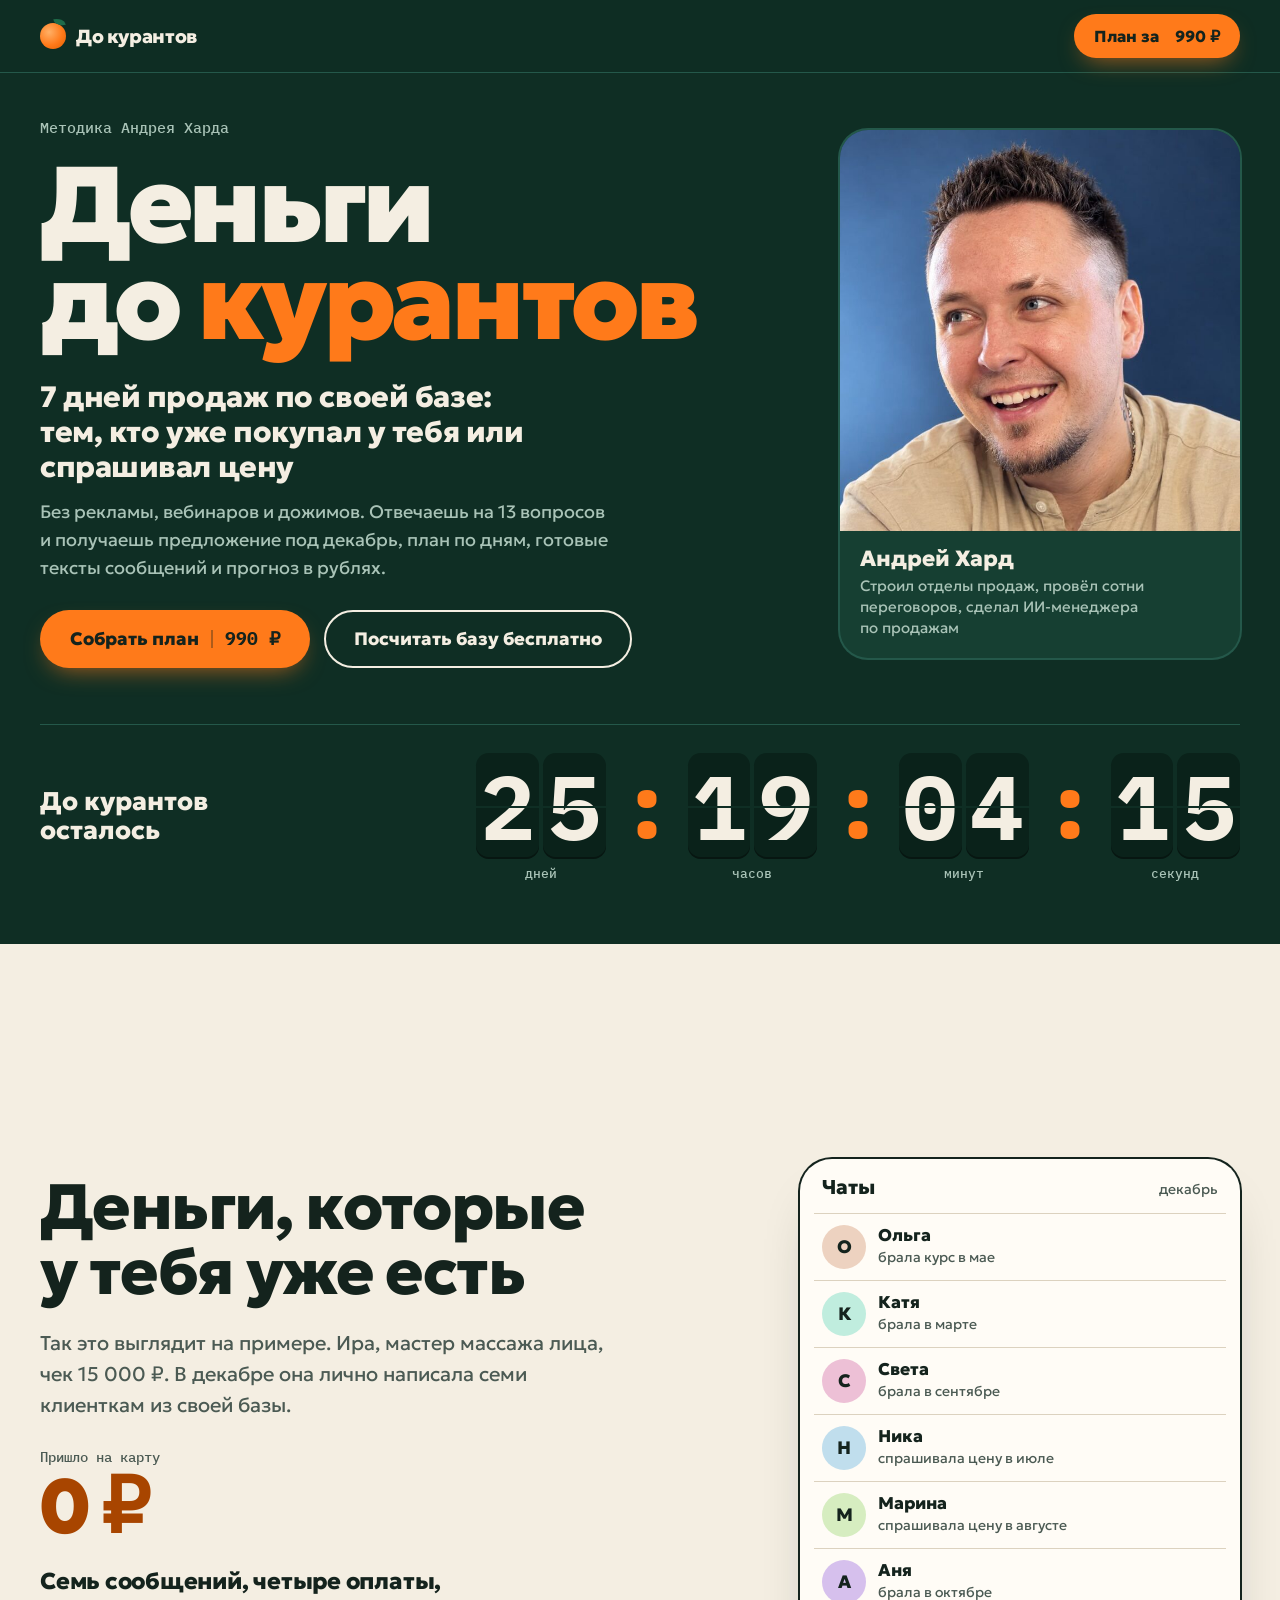
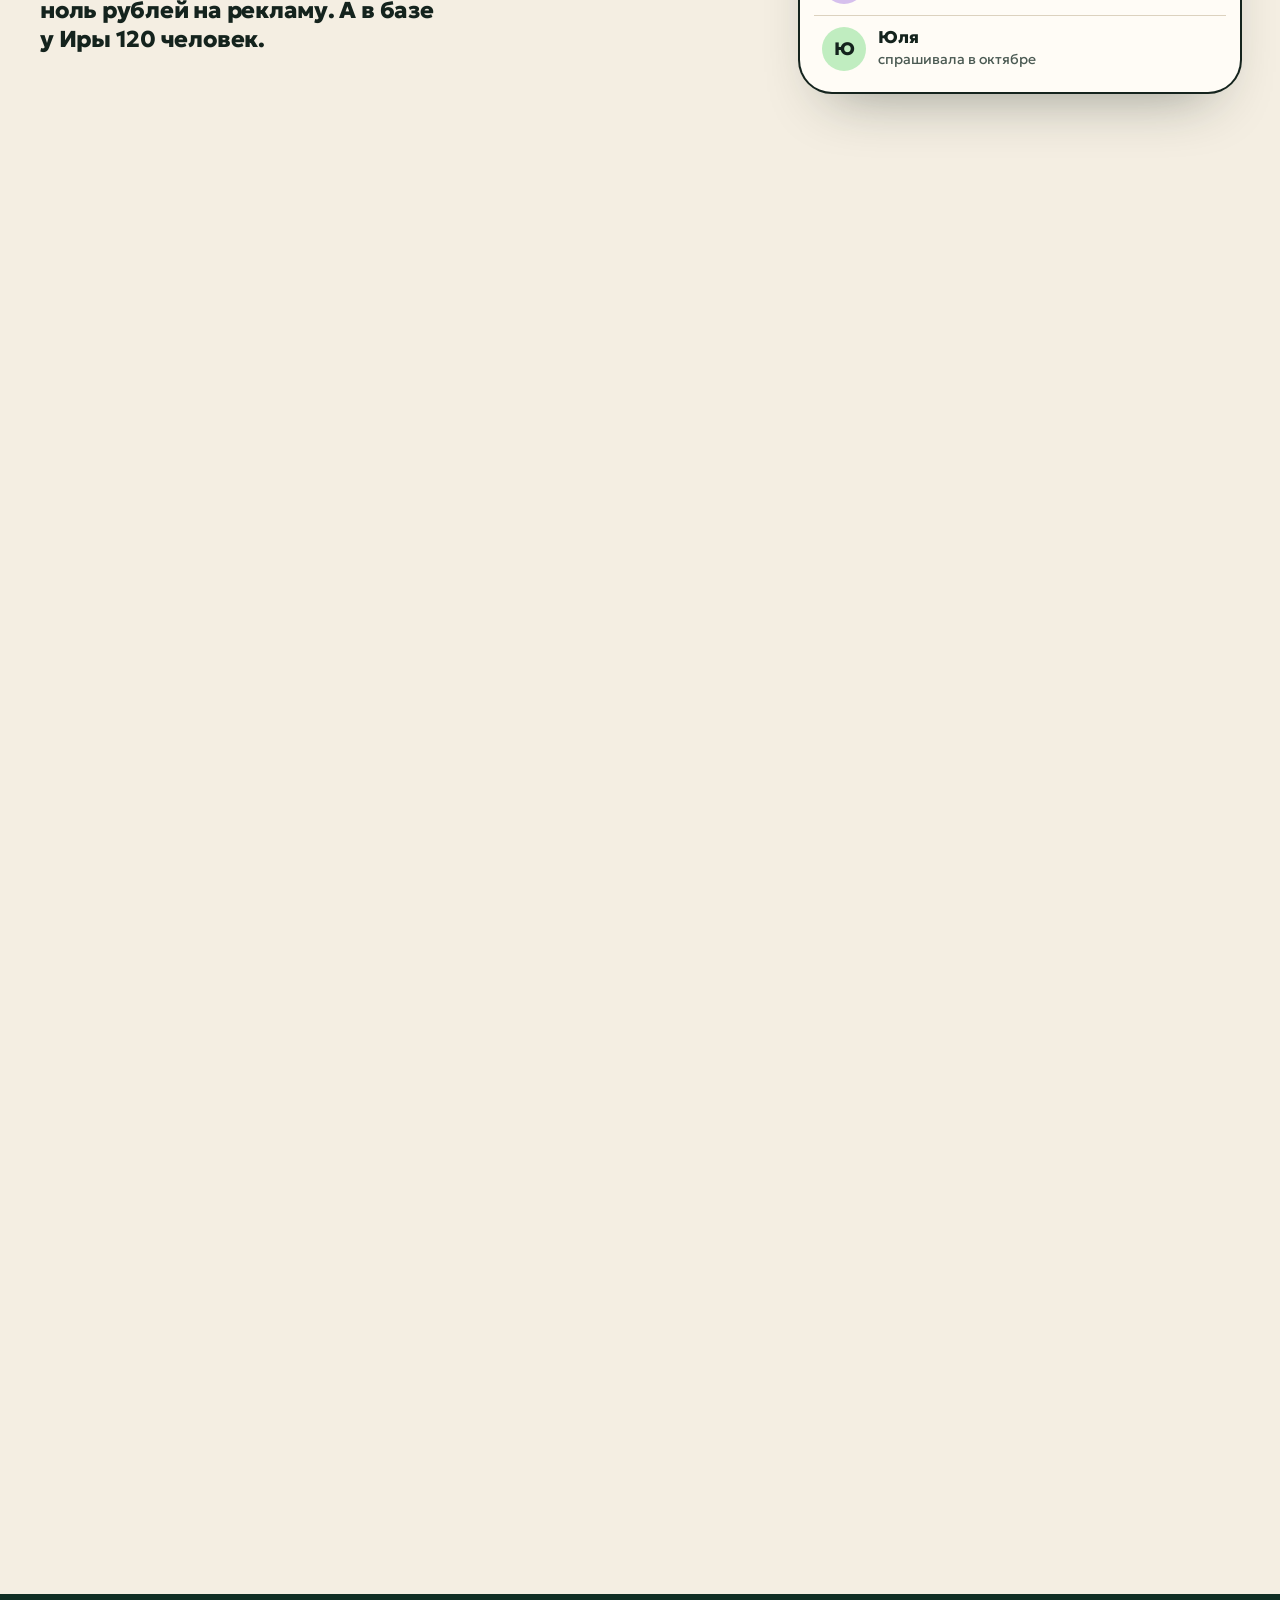
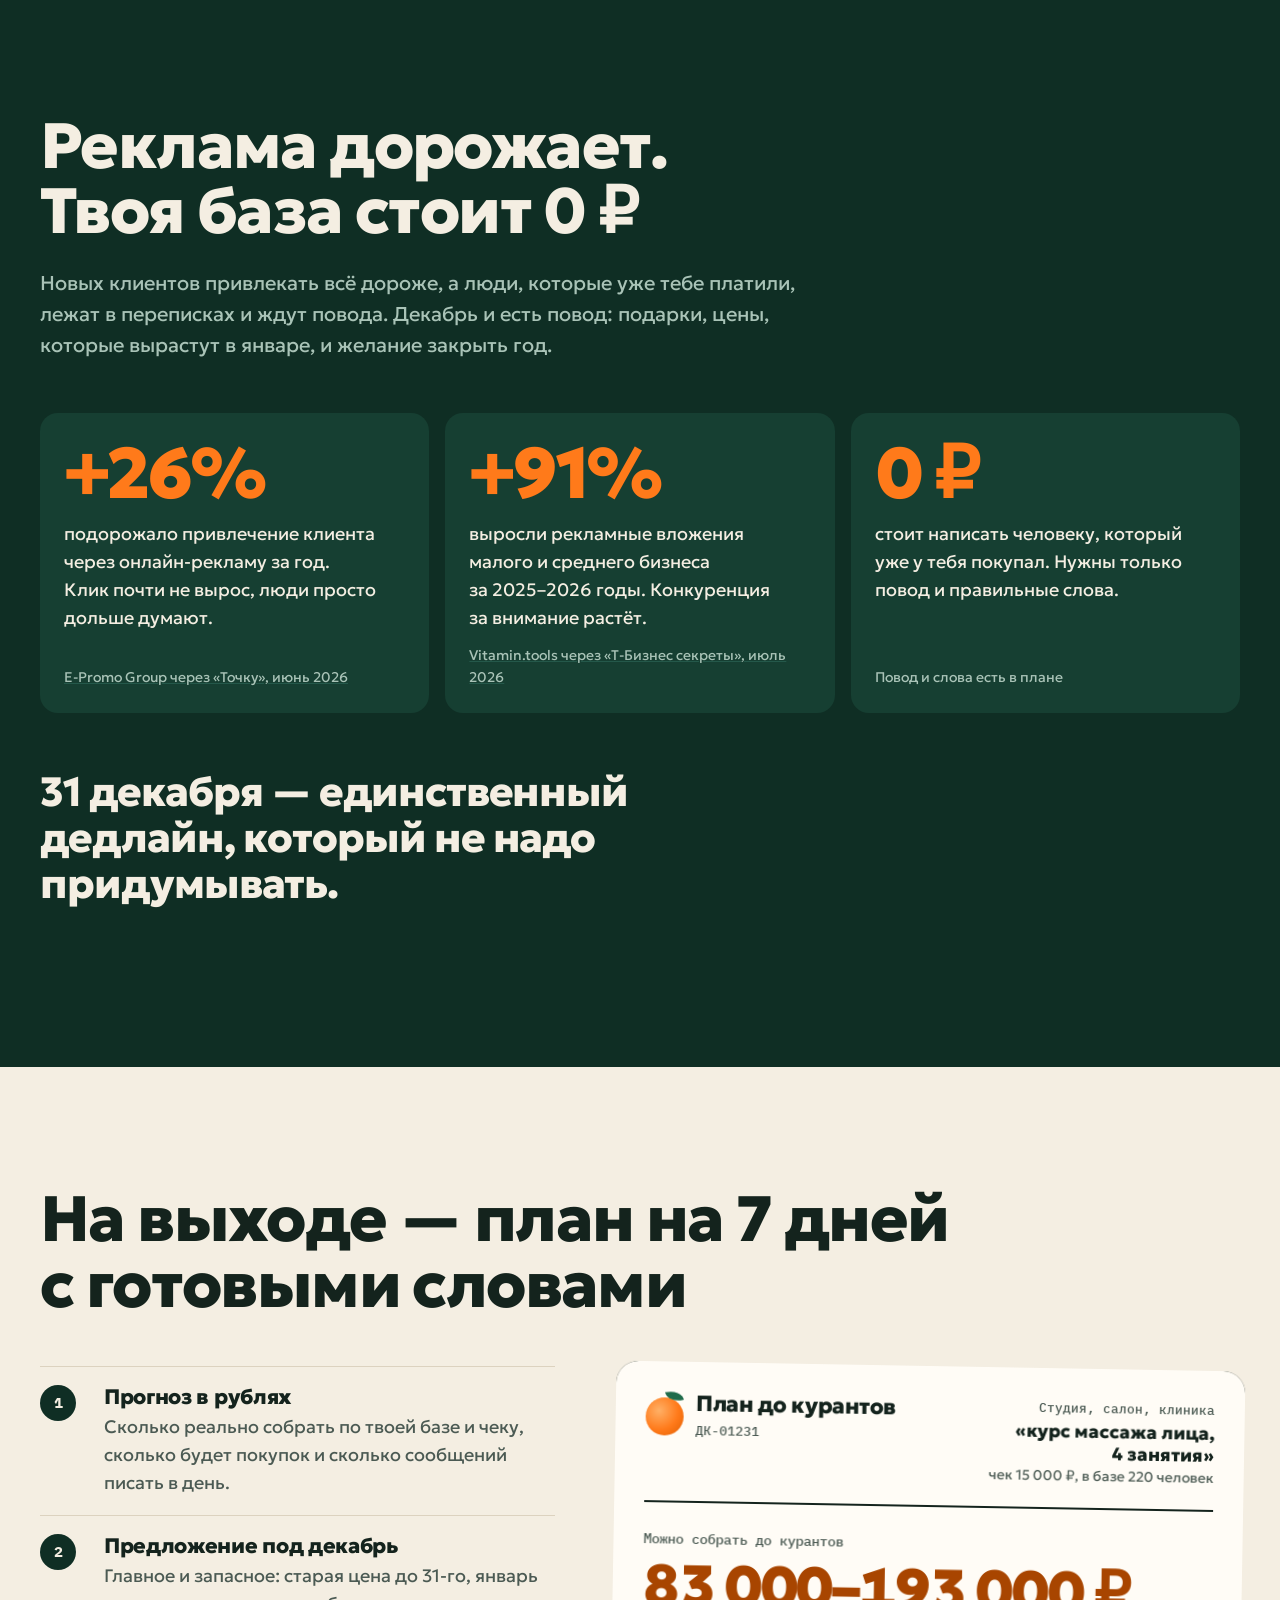
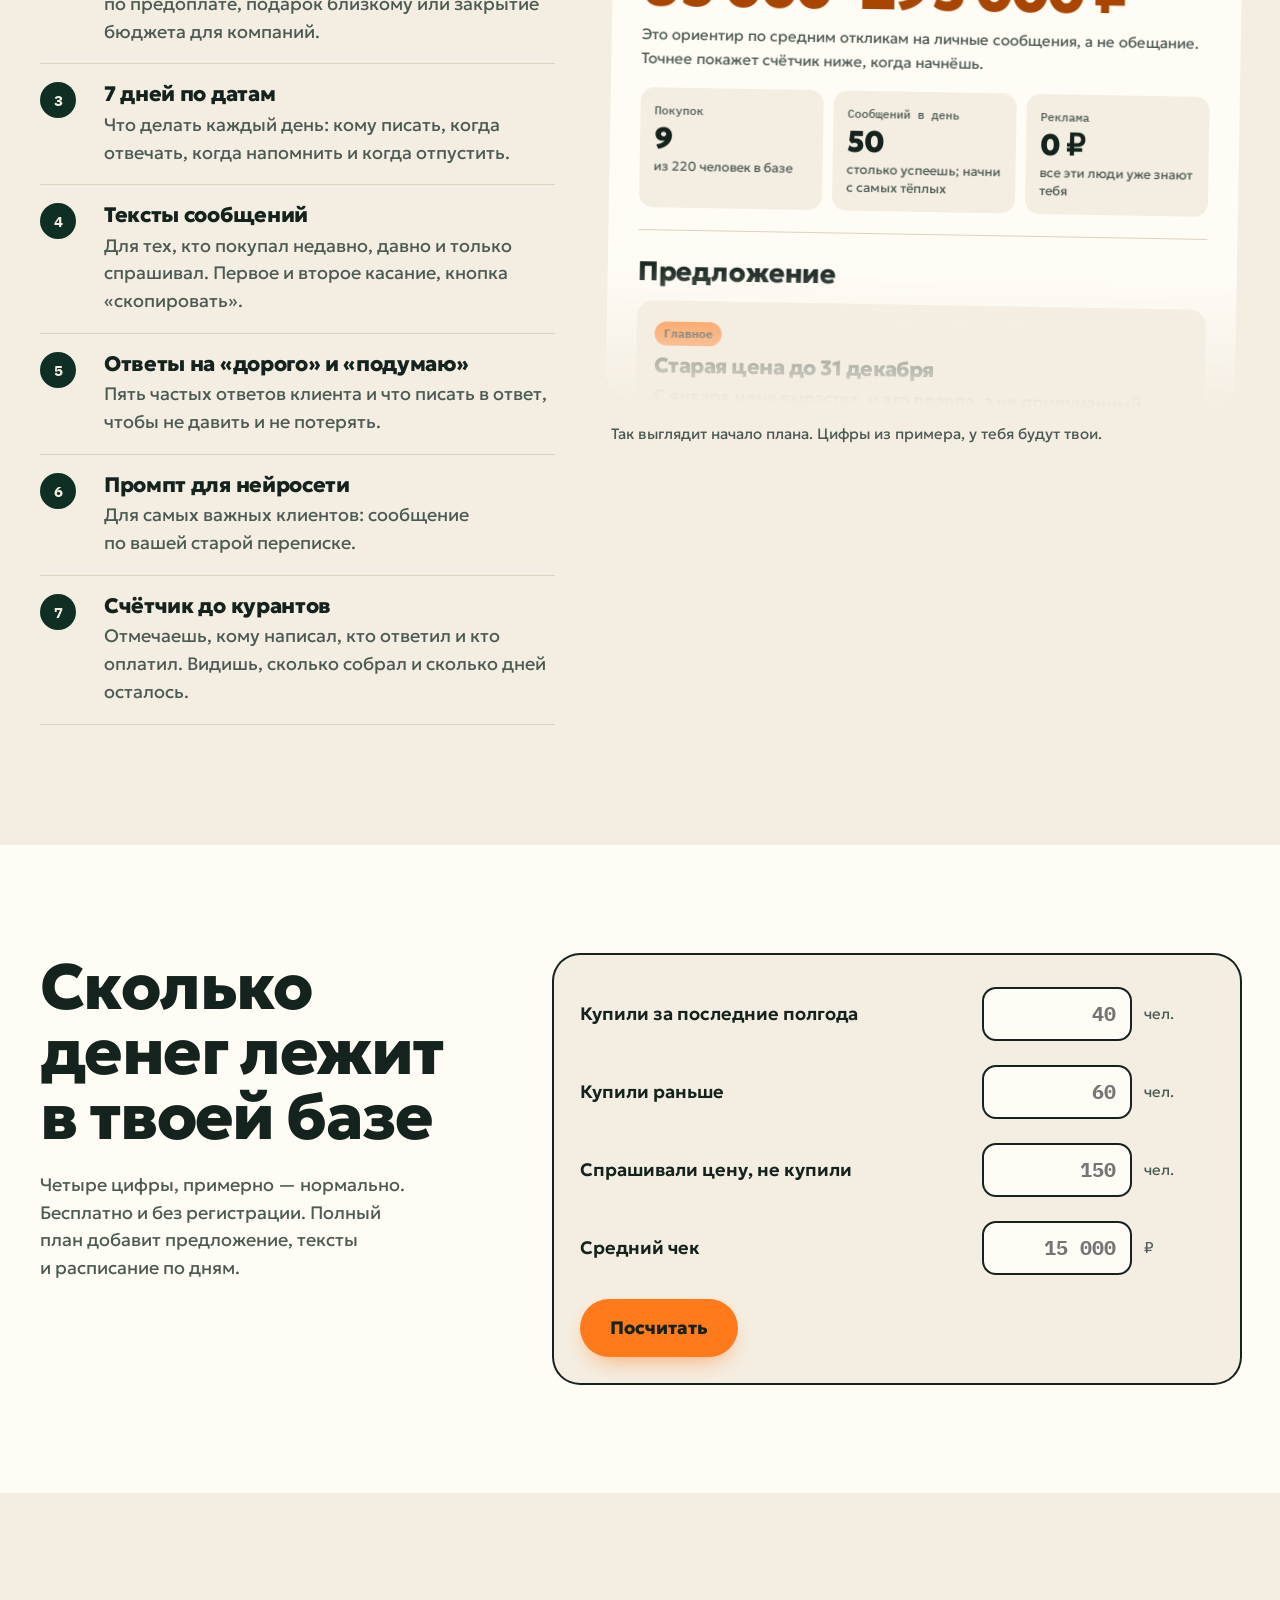
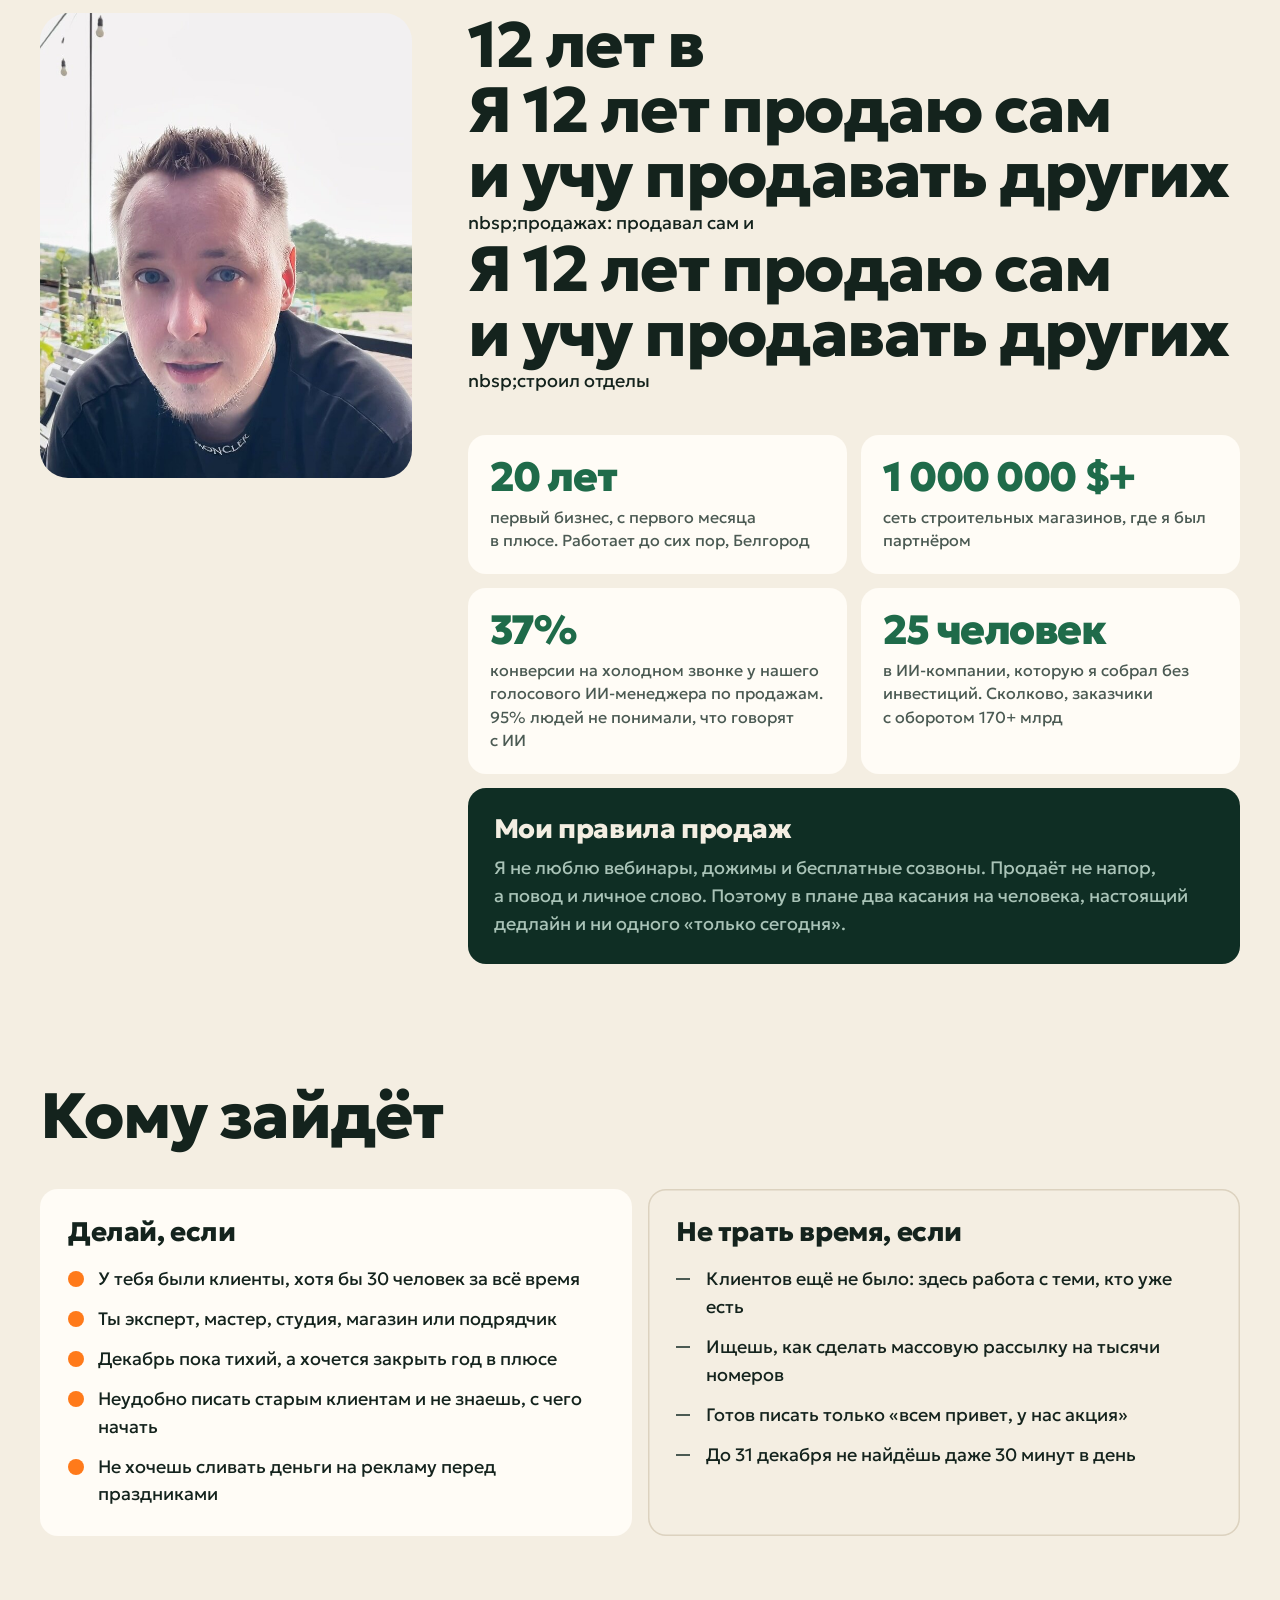
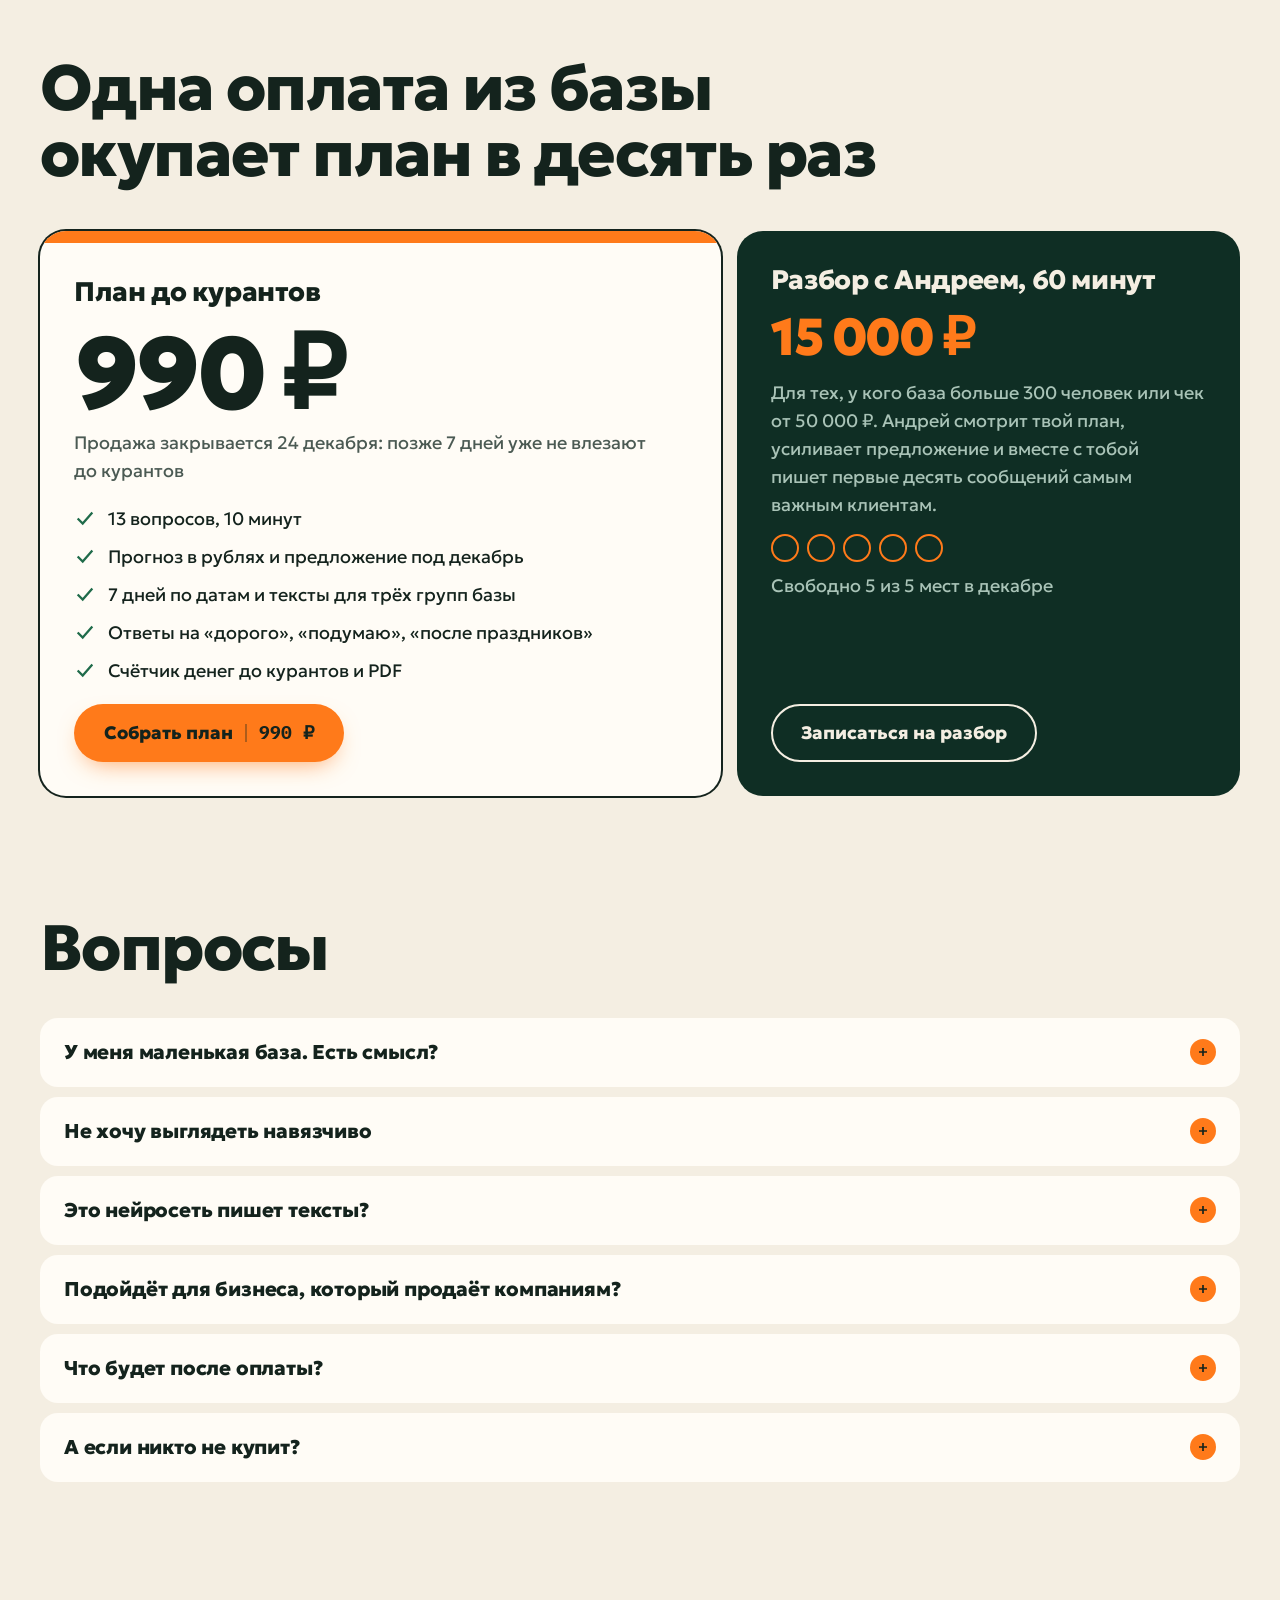
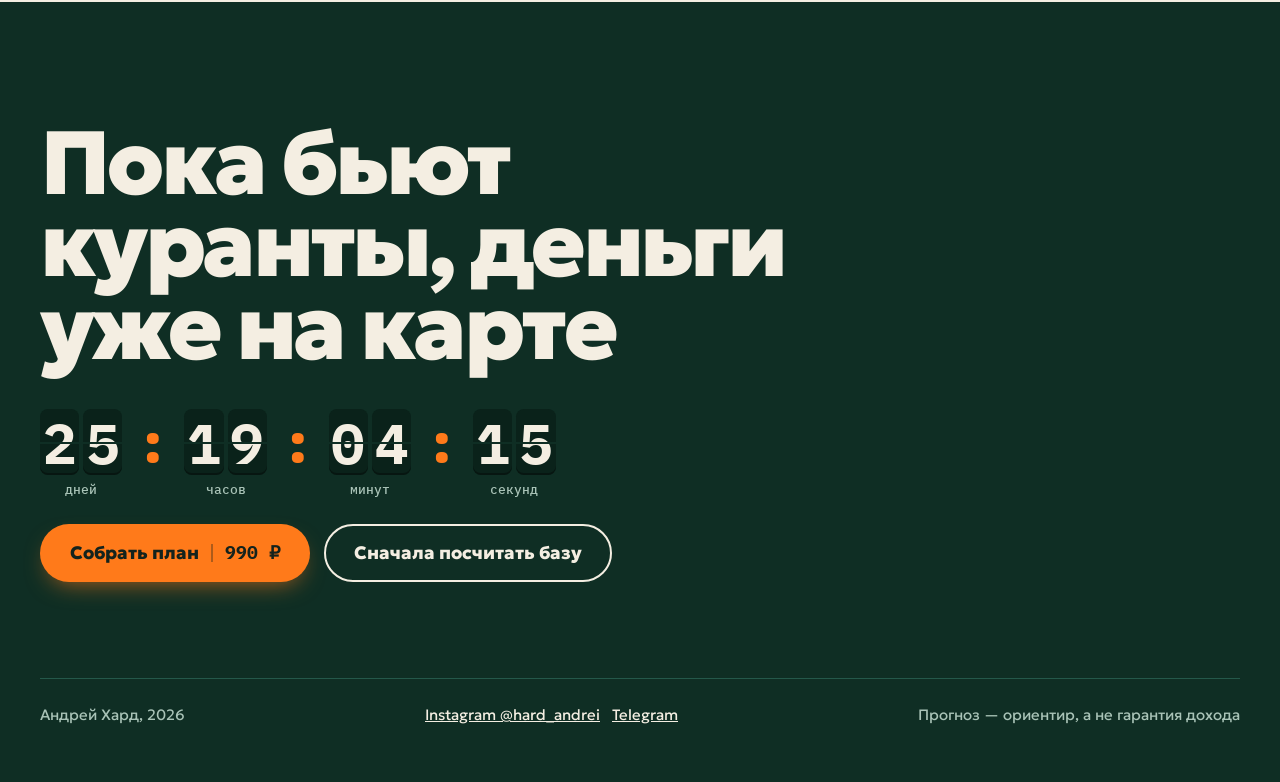
==== index.html @ a81e09f1 "Деньги до курантов: лендинг, план и счётчик (черновик) Co-Authored-By: Claude Opus 5.5 <noreply@anth" ====
<!doctype html>
<html lang="ru">
<head>
<meta charset="utf-8">
<meta name="viewport" content="width=device-width, initial-scale=1, viewport-fit=cover">
<title>Деньги до курантов — Андрей Хард</title>
<meta name="description" content="7 дней продаж по своей базе до Нового года: тем, кто уже покупал или спрашивал цену. План по дням, готовые тексты, предложение под декабрь и прогноз в рублях. Без рекламы, вебинаров и дожимов.">
<meta name="robots" content="noindex">
<meta name="theme-color" content="#0F2E24">
<meta property="og:title" content="Деньги до курантов">
<meta property="og:description" content="7 дней продаж по своей базе до Нового года. Методика Андрея Харда.">
<meta property="og:image" content="img/og.jpg">
<link rel="icon" href="data:image/svg+xml,%3Csvg xmlns='http://www.w3.org/2000/svg' viewBox='0 0 32 32'%3E%3Ccircle cx='16' cy='18' r='13' fill='%23FF7A1A'/%3E%3Cpath d='M16 5c1-3 5-4 7-2-2 0-4 1-5 3' fill='%231F6B4A'/%3E%3C/svg%3E">
<link rel="stylesheet" href="css/fonts.css">
<link rel="stylesheet" href="css/style.css">
<link rel="stylesheet" href="css/plan.css">
<script>
  (function () {
    var q = new URLSearchParams(location.search);
    if (q.get('motion') === '1') localStorage.setItem('dk-motion', '1');
    if (q.get('motion') === '0') localStorage.removeItem('dk-motion');
    var forced = localStorage.getItem('dk-motion') === '1';
    if (forced || !matchMedia('(prefers-reduced-motion: reduce)').matches) document.documentElement.classList.add('motion');
  })();
</script>
</head>
<body>
<a class="sr" href="#calc">К бесплатному расчёту базы</a>

<header class="top" id="top">
  <div class="wrap">
    <a class="logo" href="#" aria-label="Деньги до курантов, наверх"><span class="logo-mark" aria-hidden="true"></span>До курантов</a>
    <a class="btn btn-main js-buy" href="#pricing">План за <span data-cfg="price">990 ₽</span></a>
  </div>
</header>

<main>
<!-- ============ Герой ============ -->
<section class="hero night" id="hero">
  <div class="wrap">
    <div class="hero-grid">
      <div>
        <p class="kicker rise">Методика Андрея Харда</p>
        <h1 class="rise">Деньги до&nbsp;<em>курантов</em></h1>
        <p class="sub rise">7 дней продаж по своей базе: тем, кто уже покупал у тебя или спрашивал цену</p>
        <p class="lead rise">Без рекламы, вебинаров и дожимов. Отвечаешь на 13 вопросов и получаешь предложение под декабрь, план по дням, готовые тексты сообщений и прогноз в рублях.</p>
        <div class="ctas rise">
          <a class="btn btn-main js-buy" href="#pricing">Собрать план <span class="price" data-cfg="price">990 ₽</span></a>
          <a class="btn btn-ghost" href="#calc">Посчитать базу бесплатно</a>
        </div>
      </div>
      <figure class="portrait rise">
        <img src="img/andrey-about.jpg" alt="Андрей Хард улыбается" width="720" height="720" fetchpriority="high">
        <figcaption><b>Андрей Хард</b><span>Строил отделы продаж, провёл сотни переговоров, сделал ИИ-менеджера по продажам</span></figcaption>
      </figure>
    </div>
    <div class="clock rise">
      <span class="clock-k">До курантов осталось</span>
      <div id="heroBoard"></div>
    </div>
  </div>
</section>

<!-- ============ База оживает ============ -->
<section class="scene" id="scene" aria-label="Пример: семь сообщений по своей базе">
  <div class="stage" id="stage">
    <div class="wrap scene-grid">
      <div class="scene-copy">
        <h2>Деньги, которые у&nbsp;тебя уже есть</h2>
        <p class="lead">Так это выглядит на примере. Ира, мастер массажа лица, чек 15&nbsp;000&nbsp;₽. В декабре она лично написала семи клиенткам из своей базы.</p>
        <div class="tally"><span class="mono">Пришло на карту</span><b><span id="tally">0</span>&nbsp;₽</b></div>
        <p class="after" id="after">Семь сообщений, четыре оплаты, ноль рублей на рекламу. А в базе у Иры 120 человек.</p>
      </div>
      <div class="phone" aria-hidden="true">
        <div class="phone-top"><b>Чаты</b><span>декабрь</span></div>
        <ol class="chats" id="chats">
          <li class="ct" data-end="3" data-pay="15000"><span class="av" style="--h:24">О</span><div class="ct-main"><b>Ольга</b><span class="ct-note">брала курс в мае</span><span class="ct-reply">Ой, как вовремя. Давай, беру по старой цене</span></div><span class="ct-st"><i class="s1">отправлено</i><i class="s2">ответила</i><i class="s3">+15 000 ₽</i></span></li>
          <li class="ct" data-end="2"><span class="av" style="--h:160">К</span><div class="ct-main"><b>Катя</b><span class="ct-note">брала в марте</span><span class="ct-reply">Спасибо, подумаю после праздников</span></div><span class="ct-st"><i class="s1">отправлено</i><i class="s2">ответила</i><i class="s3"></i></span></li>
          <li class="ct" data-end="3" data-pay="15000"><span class="av" style="--h:330">С</span><div class="ct-main"><b>Света</b><span class="ct-note">брала в сентябре</span><span class="ct-reply">Хочу сертификат маме на Новый год</span></div><span class="ct-st"><i class="s1">отправлено</i><i class="s2">ответила</i><i class="s3">+15 000 ₽</i></span></li>
          <li class="ct" data-end="1"><span class="av" style="--h:200">Н</span><div class="ct-main"><b>Ника</b><span class="ct-note">спрашивала цену в июле</span><span class="ct-reply"></span></div><span class="ct-st"><i class="s1">прочитано</i><i class="s2"></i><i class="s3"></i></span></li>
          <li class="ct" data-end="3" data-pay="15000"><span class="av" style="--h:90">М</span><div class="ct-main"><b>Марина</b><span class="ct-note">спрашивала цену в августе</span><span class="ct-reply">Давай закреплю январь, оплачу сейчас</span></div><span class="ct-st"><i class="s1">отправлено</i><i class="s2">ответила</i><i class="s3">+15 000 ₽</i></span></li>
          <li class="ct" data-end="3" data-pay="15000"><span class="av" style="--h:270">А</span><div class="ct-main"><b>Аня</b><span class="ct-note">брала в октябре</span><span class="ct-reply">Хочу ещё, и подругу приведу</span></div><span class="ct-st"><i class="s1">отправлено</i><i class="s2">ответила</i><i class="s3">+15 000 ₽</i></span></li>
          <li class="ct" data-end="1"><span class="av" style="--h:120">Ю</span><div class="ct-main"><b>Юля</b><span class="ct-note">спрашивала в октябре</span><span class="ct-reply"></span></div><span class="ct-st"><i class="s1">прочитано</i><i class="s2"></i><i class="s3"></i></span></li>
        </ol>
      </div>
    </div>
  </div>
</section>

<!-- ============ Почему декабрь ============ -->
<section class="why night" id="why">
  <div class="wrap">
    <h2 class="rise">Реклама дорожает. Твоя база стоит 0&nbsp;₽</h2>
    <p class="lead rise">Новых клиентов привлекать всё дороже, а люди, которые уже тебе платили, лежат в переписках и ждут повода. Декабрь и есть повод: подарки, цены, которые вырастут в январе, и желание закрыть год.</p>
    <div class="stats">
      <div class="stat rise"><b>+26%</b><p>подорожало привлечение клиента через онлайн-рекламу за год. Клик почти не вырос, люди просто дольше думают.</p><a href="https://allo.tochka.com/news/stoimost-cpa" target="_blank" rel="noopener">E-Promo Group через «Точку», июнь 2026</a></div>
      <div class="stat rise"><b>+91%</b><p>выросли рекламные вложения малого и среднего бизнеса за 2025–2026 годы. Конкуренция за внимание растёт.</p><a href="https://secrets.tbank.ru/blogi-kompanij/lovushka-pervogo-kasaniya/" target="_blank" rel="noopener">Vitamin.tools через «Т-Бизнес секреты», июль 2026</a></div>
      <div class="stat rise"><b>0&nbsp;₽</b><p>стоит написать человеку, который уже у тебя покупал. Нужны только повод и правильные слова.</p><span>Повод и слова есть в плане</span></div>
    </div>
    <p class="punch rise">31 декабря — единственный дедлайн, который не&nbsp;надо придумывать.</p>
  </div>
</section>

<!-- ============ Что внутри ============ -->
<section class="inside" id="inside">
  <div class="wrap">
    <h2 class="rise">На выходе — план на 7 дней с&nbsp;готовыми словами</h2>
    <div class="inside-grid">
      <ol class="parts">
        <li class="rise"><b>Прогноз в рублях</b><span>Сколько реально собрать по твоей базе и чеку, сколько будет покупок и сколько сообщений писать в день.</span></li>
        <li class="rise"><b>Предложение под декабрь</b><span>Главное и запасное: старая цена до 31-го, январь по предоплате, подарок близкому или закрытие бюджета для компаний.</span></li>
        <li class="rise"><b>7 дней по датам</b><span>Что делать каждый день: кому писать, когда отвечать, когда напомнить и когда отпустить.</span></li>
        <li class="rise"><b>Тексты сообщений</b><span>Для тех, кто покупал недавно, давно и только спрашивал. Первое и второе касание, кнопка «скопировать».</span></li>
        <li class="rise"><b>Ответы на «дорого» и «подумаю»</b><span>Пять частых ответов клиента и что писать в ответ, чтобы не давить и не потерять.</span></li>
        <li class="rise"><b>Промпт для нейросети</b><span>Для самых важных клиентов: сообщение по вашей старой переписке.</span></li>
        <li class="rise"><b>Счётчик до курантов</b><span>Отмечаешь, кому написал, кто ответил и кто оплатил. Видишь, сколько собрал и сколько дней осталось.</span></li>
      </ol>
      <div class="sheet-wrap rise">
        <div class="sheet-tilt" id="tilt">
          <div id="sample"></div>
          <span class="glare" aria-hidden="true"></span>
        </div>
        <p class="sample-note">Так выглядит начало плана. Цифры из примера, у тебя будут твои.</p>
      </div>
    </div>
  </div>
</section>

<!-- ============ Бесплатный расчёт ============ -->
<section class="calc" id="calc">
  <div class="wrap calc-grid">
    <div>
      <h2 class="rise">Сколько денег лежит в&nbsp;твоей базе</h2>
      <p class="lead rise">Четыре цифры, примерно — нормально. Бесплатно и без регистрации. Полный план добавит предложение, тексты и расписание по дням.</p>
    </div>
    <form class="calc-card" id="calcForm" novalidate>
      <label class="cf"><span>Купили за последние полгода</span><input inputmode="numeric" autocomplete="off" name="recent" placeholder="40"><small>чел.</small></label>
      <label class="cf"><span>Купили раньше</span><input inputmode="numeric" autocomplete="off" name="old" placeholder="60"><small>чел.</small></label>
      <label class="cf"><span>Спрашивали цену, не купили</span><input inputmode="numeric" autocomplete="off" name="leads" placeholder="150"><small>чел.</small></label>
      <label class="cf"><span>Средний чек</span><input inputmode="numeric" autocomplete="off" name="check" placeholder="15 000"><small>₽</small></label>
      <p class="err" id="calcErr" hidden>Впиши хотя бы одну группу людей и чек</p>
      <button class="btn btn-main" type="submit">Посчитать</button>
      <div class="calc-res" id="calcRes" aria-live="polite"></div>
    </form>
  </div>
</section>

<!-- ============ Андрей ============ -->
<section class="who" id="who">
  <div class="wrap who-grid">
    <figure class="who-photo rise">
      <img src="img/andrey-terrace.jpg" alt="Андрей Хард на террасе в Дананге" width="720" height="900" loading="lazy">
    </figure>
    <div>
      <h2 class="rise">12 лет в<h2 class="rise">Я 12 лет продаю сам и&nbsp;учу продавать других</h2>nbsp;продажах: продавал сам и<h2 class="rise">Я 12 лет продаю сам и&nbsp;учу продавать других</h2>nbsp;строил отделы</h2>
      <ul class="facts">
        <li class="rise"><b>20 лет</b><span>первый бизнес, с первого месяца в плюсе. Работает до сих пор, Белгород</span></li>
        <li class="rise"><b>1&nbsp;000&nbsp;000&nbsp;$+</b><span>сеть строительных магазинов, где я был партнёром</span></li>
        <li class="rise"><b>37%</b><span>конверсии на холодном звонке у нашего голосового ИИ-менеджера по продажам. 95% людей не понимали, что говорят с ИИ</span></li>
        <li class="rise"><b>25 человек</b><span>в ИИ-компании, которую я собрал без инвестиций. Сколково, заказчики с оборотом 170+ млрд</span></li>
      </ul>
      <div class="creed rise">
        <h3>Мои правила продаж</h3>
        <p>Я не люблю вебинары, дожимы и бесплатные созвоны. Продаёт не напор, а повод и личное слово. Поэтому в плане два касания на человека, настоящий дедлайн и ни одного «только сегодня».</p>
      </div>
    </div>
  </div>
</section>

<!-- ============ Для кого ============ -->
<section class="fit">
  <div class="wrap">
    <h2 class="rise">Кому зайдёт</h2>
    <div class="fit-grid">
      <div class="fit-col rise">
        <h3>Делай, если</h3>
        <ul>
          <li>У тебя были клиенты, хотя бы 30 человек за всё время</li>
          <li>Ты эксперт, мастер, студия, магазин или подрядчик</li>
          <li>Декабрь пока тихий, а хочется закрыть год в плюсе</li>
          <li>Неудобно писать старым клиентам и не знаешь, с чего начать</li>
          <li>Не хочешь сливать деньги на рекламу перед праздниками</li>
        </ul>
      </div>
      <div class="fit-col no rise">
        <h3>Не трать время, если</h3>
        <ul>
          <li>Клиентов ещё не было: здесь работа с теми, кто уже есть</li>
          <li>Ищешь, как сделать массовую рассылку на тысячи номеров</li>
          <li>Готов писать только «всем привет, у нас акция»</li>
          <li>До 31 декабря не найдёшь даже 30 минут в день</li>
        </ul>
      </div>
    </div>
  </div>
</section>

<!-- ============ Цена ============ -->
<section class="pricing" id="pricing">
  <div class="wrap">
    <h2 class="rise">Одна оплата из базы окупает план в&nbsp;десять раз</h2>
    <div class="price-grid">
      <div class="ticket rise">
        <div class="in">
          <h3>План до курантов</h3>
          <div class="cost"><b data-cfg="price">990 ₽</b><span>Продажа закрывается <span data-cfg="closeDate">24 декабря</span>: позже 7 дней уже не влезают до курантов</span></div>
          <ul>
            <li><svg viewBox="0 0 24 24" fill="none" stroke="currentColor" stroke-width="2.5" aria-hidden="true"><path d="M4 12.5 9.5 18 20 6"/></svg>13 вопросов, 10 минут</li>
            <li><svg viewBox="0 0 24 24" fill="none" stroke="currentColor" stroke-width="2.5" aria-hidden="true"><path d="M4 12.5 9.5 18 20 6"/></svg>Прогноз в рублях и предложение под декабрь</li>
            <li><svg viewBox="0 0 24 24" fill="none" stroke="currentColor" stroke-width="2.5" aria-hidden="true"><path d="M4 12.5 9.5 18 20 6"/></svg>7 дней по датам и тексты для трёх групп базы</li>
            <li><svg viewBox="0 0 24 24" fill="none" stroke="currentColor" stroke-width="2.5" aria-hidden="true"><path d="M4 12.5 9.5 18 20 6"/></svg>Ответы на «дорого», «подумаю», «после праздников»</li>
            <li><svg viewBox="0 0 24 24" fill="none" stroke="currentColor" stroke-width="2.5" aria-hidden="true"><path d="M4 12.5 9.5 18 20 6"/></svg>Счётчик денег до курантов и PDF</li>
          </ul>
          <a class="btn btn-main js-buy" href="#">Собрать план <span class="price" data-cfg="price">990 ₽</span></a>
        </div>
      </div>
      <div class="consult night rise">
        <h3>Разбор с Андреем, 60 минут</h3>
        <b class="big">15 000 ₽</b>
        <p>Для тех, у кого база больше 300 человек или чек от 50&nbsp;000&nbsp;₽. Андрей смотрит твой план, усиливает предложение и вместе с тобой пишет первые десять сообщений самым важным клиентам.</p>
        <div><div class="seats" id="seats" aria-label="Места в декабре"></div><p class="seats-t" id="seatsTxt">5 мест в декабре</p></div>
        <a class="btn btn-ghost js-consult" href="#">Записаться на разбор</a>
      </div>
    </div>
  </div>
</section>

<!-- ============ FAQ ============ -->
<section class="faq">
  <div class="wrap">
    <h2 class="rise">Вопросы</h2>
    <div class="faq-list">
      <details><summary>У меня маленькая база. Есть смысл?</summary><p>Если клиентов было 30 и больше, да. Посчитай бесплатно выше: при чеке от 5&nbsp;000&nbsp;₽ даже маленькая база обычно окупает план с первой оплаты.</p></details>
      <details><summary>Не хочу выглядеть навязчиво</summary><p>Поэтому здесь два сообщения на человека, лично и с настоящим поводом. Навязчиво — это рассылка «всем привет» и пять напоминаний. Этого в плане нет.</p></details>
      <details><summary>Это нейросеть пишет тексты?</summary><p>Нет. Тексты и правила собраны по методике Андрея, план считается прямо на твоём телефоне, ответы никуда не уходят. Нейросеть нужна только по желанию: в плане есть промпт, чтобы сделать сообщение ещё личнее.</p></details>
      <details><summary>Подойдёт для бизнеса, который продаёт компаниям?</summary><p>Да. Для компаний план предложит закрыть бюджет этого года: в декабре у них остаются деньги, которые сгорят 31-го.</p></details>
      <details><summary>Что будет после оплаты?</summary><p>Придёт ссылка на план. Проходишь за 10 минут, план и счётчик сохраняются на телефоне, PDF можно скачать.</p></details>
      <details><summary>А если никто не купит?</summary><p>Прогноз — ориентир, а не обещание: итог зависит от предложения и того, как давно ты общался с базой. Но даже без оплат ты напомнишь о себе людям, которые тебя знают, и войдёшь в январь с тёплыми разговорами.</p></details>
    </div>
  </div>
</section>

<!-- ============ Финал ============ -->
<section class="final night">
  <div class="wrap">
    <h2 class="rise">Пока бьют куранты, деньги уже на&nbsp;карте</h2>
    <div id="finalBoard" class="rise"></div>
    <div class="ctas rise">
      <a class="btn btn-main js-buy" href="#">Собрать план <span class="price" data-cfg="price">990 ₽</span></a>
      <a class="btn btn-ghost" href="#calc">Сначала посчитать базу</a>
    </div>
    <div class="foot">
      <span>Андрей Хард, 2026</span>
      <span><a href="https://www.instagram.com/hard_andrei/" target="_blank" rel="noopener">Instagram @hard_andrei</a> &nbsp; <a href="https://t.me/andry_hard" target="_blank" rel="noopener">Telegram</a></span>
      <span>Прогноз — ориентир, а не гарантия дохода</span>
    </div>
  </div>
</section>
</main>

<script src="js/config.js"></script>
<script src="js/method.js"></script>
<script src="js/render.js"></script>
<script src="js/landing.js"></script>
</body>
</html>
---- css/fonts.css ----
@font-face { font-family: 'Geologica'; font-style: normal; font-weight: 400; font-display: swap; src: url(../fonts/Geologica-cyrillic-0.woff2) format('woff2'); unicode-range: U+0301, U+0400-045F, U+0490-0491, U+04B0-04B1, U+2116; }
@font-face { font-family: 'Geologica'; font-style: normal; font-weight: 400; font-display: swap; src: url(../fonts/Geologica-latin-1.woff2) format('woff2'); unicode-range: U+0000-00FF, U+0131, U+0152-0153, U+02BB-02BC, U+02C6, U+02DA, U+02DC, U+0304, U+0308, U+0329, U+2000-206F, U+20AC, U+2122, U+2191, U+2193, U+2212, U+2215, U+FEFF, U+FFFD; }
@font-face { font-family: 'Geologica'; font-style: normal; font-weight: 600; font-display: swap; src: url(../fonts/Geologica-cyrillic-0.woff2) format('woff2'); unicode-range: U+0301, U+0400-045F, U+0490-0491, U+04B0-04B1, U+2116; }
@font-face { font-family: 'Geologica'; font-style: normal; font-weight: 600; font-display: swap; src: url(../fonts/Geologica-latin-1.woff2) format('woff2'); unicode-range: U+0000-00FF, U+0131, U+0152-0153, U+02BB-02BC, U+02C6, U+02DA, U+02DC, U+0304, U+0308, U+0329, U+2000-206F, U+20AC, U+2122, U+2191, U+2193, U+2212, U+2215, U+FEFF, U+FFFD; }
@font-face { font-family: 'Geologica'; font-style: normal; font-weight: 800; font-display: swap; src: url(../fonts/Geologica-cyrillic-0.woff2) format('woff2'); unicode-range: U+0301, U+0400-045F, U+0490-0491, U+04B0-04B1, U+2116; }
@font-face { font-family: 'Geologica'; font-style: normal; font-weight: 800; font-display: swap; src: url(../fonts/Geologica-latin-1.woff2) format('woff2'); unicode-range: U+0000-00FF, U+0131, U+0152-0153, U+02BB-02BC, U+02C6, U+02DA, U+02DC, U+0304, U+0308, U+0329, U+2000-206F, U+20AC, U+2122, U+2191, U+2193, U+2212, U+2215, U+FEFF, U+FFFD; }
@font-face { font-family: 'Geologica'; font-style: normal; font-weight: 900; font-display: swap; src: url(../fonts/Geologica-cyrillic-0.woff2) format('woff2'); unicode-range: U+0301, U+0400-045F, U+0490-0491, U+04B0-04B1, U+2116; }
@font-face { font-family: 'Geologica'; font-style: normal; font-weight: 900; font-display: swap; src: url(../fonts/Geologica-latin-1.woff2) format('woff2'); unicode-range: U+0000-00FF, U+0131, U+0152-0153, U+02BB-02BC, U+02C6, U+02DA, U+02DC, U+0304, U+0308, U+0329, U+2000-206F, U+20AC, U+2122, U+2191, U+2193, U+2212, U+2215, U+FEFF, U+FFFD; }
@font-face { font-family: 'IBM Plex Mono'; font-style: normal; font-weight: 500; font-display: swap; src: url(../fonts/IBMPlexMono-cyrillic-2.woff2) format('woff2'); unicode-range: U+0301, U+0400-045F, U+0490-0491, U+04B0-04B1, U+2116; }
@font-face { font-family: 'IBM Plex Mono'; font-style: normal; font-weight: 500; font-display: swap; src: url(../fonts/IBMPlexMono-latin-3.woff2) format('woff2'); unicode-range: U+0000-00FF, U+0131, U+0152-0153, U+02BB-02BC, U+02C6, U+02DA, U+02DC, U+0304, U+0308, U+0329, U+2000-206F, U+20AC, U+2122, U+2191, U+2193, U+2212, U+2215, U+FEFF, U+FFFD; }
@font-face { font-family: 'IBM Plex Mono'; font-style: normal; font-weight: 700; font-display: swap; src: url(../fonts/IBMPlexMono-cyrillic-4.woff2) format('woff2'); unicode-range: U+0301, U+0400-045F, U+0490-0491, U+04B0-04B1, U+2116; }
@font-face { font-family: 'IBM Plex Mono'; font-style: normal; font-weight: 700; font-display: swap; src: url(../fonts/IBMPlexMono-latin-5.woff2) format('woff2'); unicode-range: U+0000-00FF, U+0131, U+0152-0153, U+02BB-02BC, U+02C6, U+02DA, U+02DC, U+0304, U+0308, U+0329, U+2000-206F, U+20AC, U+2122, U+2191, U+2193, U+2212, U+2215, U+FEFF, U+FFFD; }
---- css/style.css ----
/* Деньги до курантов — ночная хвоя, сливочная бумага, мандарин */
:root {
  --pine: #0F2E24;
  --pine2: #163F32;
  --pine3: #24584A;      /* линии на хвое */
  --tile: #0A221A;
  --cream: #F4EEE2;
  --paper: #FFFCF6;
  --ink: #14231D;
  --ink2: #4B5A53;       /* вторичный текст на бумаге */
  --line: #DCD2BF;
  --mand: #FF7A1A;       /* акцент: кнопки и цифры на хвое, текст на нём только тёмный */
  --mand-ink: #A84500;   /* мандариновые цифры на светлом */
  --leaf: #1F6B4A;
  --on-pine: #F4EEE2;
  --on-pine2: #A9C3B7;
  --r: 18px;
  --display: 'Geologica', 'Arial', sans-serif;
  --text: 'Geologica', -apple-system, 'Segoe UI', sans-serif;
  --mono: 'IBM Plex Mono', ui-monospace, Menlo, monospace;
  --wrap: min(1200px, calc(100vw - 48px));
  --ease: cubic-bezier(.2, .8, .2, 1);
}

* { box-sizing: border-box; }
html { -webkit-text-size-adjust: 100%; overflow-x: clip; }
body { margin: 0; background: var(--cream); color: var(--ink); font: 400 18px/1.55 var(--text); -webkit-font-smoothing: antialiased; overflow-x: clip; }
img { display: block; max-width: 100%; height: auto; }
a { color: inherit; }
button, input { font: inherit; color: inherit; }
button { cursor: pointer; }
:focus-visible { outline: 3px solid var(--mand); outline-offset: 3px; border-radius: 6px; }
.wrap { width: var(--wrap); margin: 0 auto; }
.mono { font-family: var(--mono); font-weight: 500; font-size: 14px; }
.sr { position: absolute; width: 1px; height: 1px; overflow: hidden; clip: rect(0 0 0 0); white-space: nowrap; }
.sr:focus { position: fixed; z-index: 99; left: 16px; top: 16px; width: auto; height: auto; clip: auto; background: var(--paper); padding: 10px 14px; border-radius: 10px; }
h1, h2, h3, h4 { font-family: var(--display); font-weight: 800; line-height: 1.02; margin: 0; letter-spacing: -0.025em; text-wrap: balance; }
h2 { font-size: clamp(34px, 5vw, 66px); }
h3 { font-size: clamp(22px, 2.1vw, 28px); line-height: 1.12; letter-spacing: -0.015em; }
p { margin: 0 0 1em; text-wrap: pretty; }
.night { background: var(--pine); color: var(--on-pine); }

/* Мандарин-логотип */
.logo-mark { --s: 26px; position: relative; display: inline-block; width: var(--s); height: var(--s); flex: none; border-radius: 50%; background: radial-gradient(circle at 35% 35%, #FFB066, var(--mand) 55%, #E05E00); }
.logo-mark::after { content: ''; position: absolute; left: 52%; top: -18%; width: 44%; height: 30%; background: var(--leaf); border-radius: 0 100% 0 100%; transform: rotate(-12deg); }

/* Кнопки */
.btn { display: inline-flex; align-items: center; justify-content: center; gap: 12px; min-height: 58px; padding: 0 28px; border-radius: 99px; border: 2px solid transparent;
  text-decoration: none; font: 700 18px/1 var(--text); white-space: nowrap; transition: transform .18s var(--ease), background-color .18s, box-shadow .18s; }
.btn-main { background: var(--mand); color: var(--ink); box-shadow: 0 10px 24px -10px rgba(255, 122, 26, .7); }
.btn-main:hover { transform: translateY(-2px); box-shadow: 0 14px 28px -10px rgba(255, 122, 26, .8); }
.btn-main:active { transform: translateY(1px) scale(.99); }
.btn-ghost { border-color: currentColor; color: var(--ink); background: transparent; }
.btn-ghost:hover { background: rgba(20, 35, 29, .06); }
.night .btn-ghost { color: var(--on-pine); }
.night .btn-ghost:hover { background: var(--pine2); }
.btn .price { font-family: var(--mono); font-weight: 700; padding-left: 12px; border-left: 2px solid rgba(20, 35, 29, .35); }

/* Шапка */
.top { position: fixed; inset: 0 0 auto 0; z-index: 40; transition: background-color .3s, box-shadow .3s; }
.top .wrap { display: flex; align-items: center; justify-content: space-between; height: 72px; }
.logo { display: inline-flex; align-items: center; gap: 10px; text-decoration: none; font: 800 19px/1 var(--display); letter-spacing: -0.02em; color: var(--on-pine); white-space: nowrap; }
.top .btn { min-height: 44px; padding: 0 18px; font-size: 16px; }
.top.hidden .btn { opacity: 0; pointer-events: none; transform: translateY(-8px); }
.top.solid { background: rgba(15, 46, 36, .96); box-shadow: 0 1px 0 var(--pine3); }

/* ================= Герой ================= */
.hero { padding: 120px 0 64px; }
.hero-grid { display: grid; grid-template-columns: 1.3fr .7fr; gap: 56px; align-items: center; }
.kicker { font: 500 15px/1 var(--mono); color: var(--on-pine2); margin-bottom: 22px; }
.hero h1 { font-size: clamp(52px, 8.4vw, 132px); line-height: .9; font-weight: 900; letter-spacing: -0.04em; }
.hero h1 em { font-style: normal; color: var(--mand); }
.hero .sub { font: 700 clamp(22px, 2.3vw, 30px)/1.2 var(--display); letter-spacing: -0.015em; margin: 28px 0 14px; max-width: 26ch; }
.hero .lead { color: var(--on-pine2); max-width: 52ch; }
.ctas { display: flex; flex-wrap: wrap; gap: 14px; margin-top: 28px; }
.portrait { margin: 0; border-radius: 28px; overflow: hidden; background: var(--pine2); box-shadow: 0 0 0 2px var(--pine3); }
.portrait img { width: 100%; aspect-ratio: 1 / 1; object-fit: cover; }
.portrait figcaption { padding: 16px 20px 20px; }
.portrait figcaption b { display: block; font: 800 22px/1.1 var(--display); }
.portrait figcaption span { color: var(--on-pine2); font-size: 15px; line-height: 1.4; display: block; margin-top: 4px; }

/* Табло */
.clock { margin-top: 56px; padding-top: 28px; border-top: 1px solid var(--pine3); display: flex; flex-wrap: wrap; align-items: center; justify-content: space-between; gap: 20px 32px; }
.clock-k { font: 700 clamp(20px, 2vw, 26px)/1.15 var(--display); max-width: 12ch; }
.board { display: flex; align-items: flex-start; gap: clamp(6px, 1.2vw, 14px); font: 700 clamp(40px, 7vw, 96px)/1 var(--mono); font-variant-numeric: tabular-nums; }
.fl-cell { display: grid; gap: 8px; justify-items: center; }
.fl { display: flex; gap: 4px; perspective: 400px; }
.fl-d { position: relative; display: inline-block; width: .7em; padding: .1em 0 .08em; text-align: center; border-radius: .14em; background: var(--tile); color: var(--on-pine); box-shadow: inset 0 -2px 0 rgba(0, 0, 0, .35); }
.fl-d::after { content: ''; position: absolute; left: 0; right: 0; top: 50%; height: 2px; background: var(--pine); }
.fl-l { font: 500 13px/1 var(--mono); color: var(--on-pine2); }
.fl-sep { font-style: normal; color: var(--mand); padding-top: .08em; }
.motion .fl-d.flip { animation: flip .42s var(--ease); }
@keyframes flip { from { transform: rotateX(-80deg); opacity: .3; } to { transform: none; opacity: 1; } }
.board.small { font-size: clamp(30px, 4.4vw, 56px); }

/* ================= База оживает ================= */
.scene { position: relative; height: 250vh; }
.scene .stage { position: sticky; top: 0; height: 100svh; overflow: hidden; display: flex; align-items: center; }
.scene-grid { display: grid; grid-template-columns: 1fr minmax(320px, 440px); gap: 64px; align-items: center; padding-top: 64px; }
.scene-copy h2 { max-width: 13ch; }
.scene-copy .lead { color: var(--ink2); font-size: 20px; margin-top: 22px; max-width: 42ch; }
.tally { margin-top: 26px; }
.tally .mono { color: var(--ink2); display: block; }
.tally b { font: 900 clamp(52px, 6vw, 88px)/1 var(--display); letter-spacing: -0.04em; color: var(--mand-ink); font-variant-numeric: tabular-nums; }
.after { font: 700 clamp(19px, 1.8vw, 24px)/1.25 var(--display); letter-spacing: -0.01em; max-width: 30ch; margin-top: 22px; opacity: var(--after, 0); transform: translateY(calc((1 - var(--after, 0)) * 14px)); }
.phone { background: var(--paper); border-radius: 32px; padding: 18px 14px 10px; box-shadow: 0 0 0 2px var(--ink), 0 30px 60px -30px rgba(20, 35, 29, .45); }
.phone-top { display: flex; justify-content: space-between; align-items: baseline; padding: 0 8px 12px; border-bottom: 1px solid var(--line); }
.phone-top b { font: 800 20px/1 var(--display); }
.phone-top span { color: var(--ink2); font-size: 14px; }
.chats { list-style: none; margin: 0; padding: 0; }
.ct { display: grid; grid-template-columns: 44px 1fr auto; gap: 12px; align-items: start; padding: 11px 8px; border-bottom: 1px solid var(--line); }
.ct:last-child { border-bottom: 0; }
.av { width: 44px; height: 44px; border-radius: 50%; display: grid; place-items: center; font: 800 18px/1 var(--display); background: hsl(var(--h) 55% 84%); color: var(--ink); }
.ct-main { min-width: 0; display: grid; gap: 2px; }
.ct-main b { font-weight: 700; font-size: 17px; line-height: 1.2; }
.ct-note { color: var(--ink2); font-size: 14px; line-height: 1.3; }
.ct-reply { display: none; margin-top: 6px; justify-self: start; background: #E8F1EC; padding: 7px 11px; border-radius: 14px 14px 14px 4px; font-size: 15px; line-height: 1.3; }
.ct-st i { display: none; font: 600 12px/1 var(--mono); font-style: normal; padding: 6px 8px; border-radius: 99px; white-space: nowrap; }
.ct-st .s1 { background: #ECE6DA; color: var(--ink2); }
.ct-st .s2 { background: #DCEEE3; color: var(--leaf); }
.ct-st .s3 { background: var(--mand); color: var(--ink); font-weight: 700; }
.ct[data-s="1"] .s1, .ct[data-s="2"] .s2, .ct[data-s="3"] .s3 { display: inline-block; }
.ct[data-s="2"] .ct-reply:not(:empty), .ct[data-s="3"] .ct-reply:not(:empty) { display: block; }
.motion .ct[data-s="2"] .ct-reply, .motion .ct-st i { animation: pop .35s var(--ease); }
@keyframes pop { from { opacity: 0; transform: translateY(6px) scale(.96); } to { opacity: 1; transform: none; } }
.scene.static { height: auto; }
.scene.static .stage { position: relative; height: auto; padding: 40px 0 96px; }

/* ================= Почему декабрь ================= */
.why { padding: 120px 0; }
.why .lead { color: var(--on-pine2); max-width: 58ch; font-size: 20px; margin-top: 24px; }
.stats { display: grid; grid-template-columns: repeat(3, 1fr); gap: 16px; margin-top: 52px; }
.stat { background: var(--pine2); border-radius: var(--r); padding: 28px 24px 24px; display: flex; flex-direction: column; gap: 14px; min-height: 250px; }
.stat b { font: 900 clamp(52px, 5.6vw, 80px)/.9 var(--display); letter-spacing: -0.04em; color: var(--mand); }
.stat p { margin: 0; font-size: 18px; }
.stat a, .stat span { margin-top: auto; color: var(--on-pine2); font-size: 14px; text-decoration-color: var(--pine3); }
.punch { margin-top: 56px; font: 800 clamp(26px, 3.2vw, 44px)/1.12 var(--display); letter-spacing: -0.025em; max-width: 24ch; }

/* ================= Что внутри ================= */
.inside { padding: 120px 0; }
.inside-grid { display: grid; grid-template-columns: .9fr 1.1fr; gap: 56px; align-items: start; margin-top: 48px; }
.parts { list-style: none; margin: 0; padding: 0; counter-reset: p; }
.parts li { display: grid; grid-template-columns: 52px 1fr; gap: 4px 12px; padding: 18px 0; border-top: 1px solid var(--line); }
.parts li:last-child { border-bottom: 1px solid var(--line); }
.parts li::before { counter-increment: p; content: counter(p); grid-row: span 2; width: 36px; height: 36px; border-radius: 50%; display: grid; place-items: center; background: var(--pine); color: var(--on-pine); font: 700 15px/1 var(--mono); }
.parts b { font: 800 21px/1.15 var(--display); letter-spacing: -0.015em; }
.parts span { color: var(--ink2); }
.sheet-wrap { position: sticky; top: 96px; perspective: 1400px; }
.sheet-tilt { position: relative; transform: rotateX(var(--rx, 0deg)) rotateY(var(--ry, 0deg)) rotate(1deg); transition: transform .5s var(--ease); transform-style: preserve-3d; }
.sheet-tilt .glare { position: absolute; inset: 0; pointer-events: none; border-radius: 22px; background: radial-gradient(420px circle at var(--gx, 50%) var(--gy, 0%), rgba(255, 255, 255, .6), transparent 60%); opacity: var(--go, 0); transition: opacity .3s; }
.sample-note { margin-top: 16px; color: var(--ink2); font-size: 15px; }

/* ================= Расчёт базы ================= */
.calc { padding: 110px 0; background: var(--paper); }
.calc-grid { display: grid; grid-template-columns: .8fr 1.2fr; gap: 56px; align-items: start; }
.calc .lead { color: var(--ink2); max-width: 40ch; margin-top: 20px; }
.calc-card { background: var(--cream); border-radius: 26px; padding: 26px; display: grid; gap: 12px; box-shadow: 0 0 0 2px var(--ink); }
.cf { display: grid; grid-template-columns: 1fr 150px 70px; align-items: center; gap: 12px; padding: 6px 0; }
.cf span { font-weight: 600; }
.cf input { min-height: 54px; width: 100%; padding: 0 14px; border-radius: 14px; border: 2px solid var(--ink); background: var(--paper); font: 700 20px/1 var(--mono); text-align: right; font-variant-numeric: tabular-nums; }
.cf input:focus { outline: none; box-shadow: 0 0 0 4px rgba(255, 122, 26, .5); }
.cf input[aria-invalid="true"] { border-color: #B3261E; }
.cf small { color: var(--ink2); font-size: 15px; }
.err { color: #B3261E; font-weight: 700; margin: 0; }
.err[hidden] { display: none; }
.calc-card > .btn { justify-self: start; margin-top: 6px; }
.calc-res:empty { display: none; }
.calc-res { margin-top: 10px; padding-top: 20px; border-top: 2px dashed var(--line); }
.calc-res .mono { color: var(--ink2); }
.calc-res .sum { font: 900 clamp(38px, 4.4vw, 60px)/1 var(--display); letter-spacing: -0.035em; color: var(--mand-ink); margin: 6px 0 8px; font-variant-numeric: tabular-nums; }
.calc-res p { color: var(--ink2); }
.locked { display: grid; gap: 8px; margin: 14px 0 18px; }
.locked div { display: flex; align-items: center; gap: 10px; padding: 11px 14px; border-radius: 12px; border: 1.5px dashed var(--ink2); color: var(--ink2); font-size: 16px; }
.locked svg { width: 18px; height: 18px; flex: none; }

/* ================= Андрей ================= */
.who { padding: 120px 0; }
.who-grid { display: grid; grid-template-columns: .65fr 1.35fr; gap: 56px; align-items: start; }
.who-photo { margin: 0; position: sticky; top: 96px; border-radius: 28px; overflow: hidden; }
.who-photo img { width: 100%; aspect-ratio: 4 / 5; object-fit: cover; object-position: 50% 20%; }
.facts { list-style: none; margin: 40px 0 0; padding: 0; display: grid; grid-template-columns: 1fr 1fr; gap: 14px; }
.facts li { background: var(--paper); border-radius: var(--r); padding: 22px; display: grid; gap: 8px; align-content: start; }
.facts b { font: 900 clamp(32px, 3.2vw, 44px)/1 var(--display); letter-spacing: -0.035em; color: var(--leaf); }
.facts span { color: var(--ink2); font-size: 16px; line-height: 1.45; }
.creed { margin-top: 14px; background: var(--pine); color: var(--on-pine); border-radius: var(--r); padding: 26px; }
.creed h3 { margin-bottom: 10px; }
.creed p { margin: 0; color: var(--on-pine2); }

/* ================= Для кого ================= */
.fit { padding: 0 0 120px; }
.fit-grid { display: grid; grid-template-columns: 1fr 1fr; gap: 16px; margin-top: 40px; }
.fit-col { border-radius: var(--r); padding: 28px; background: var(--paper); }
.fit-col.no { background: transparent; box-shadow: inset 0 0 0 1.5px var(--line); }
.fit-col h3 { margin-bottom: 18px; }
.fit-col ul { margin: 0; padding: 0; list-style: none; display: grid; gap: 12px; }
.fit-col li { position: relative; padding-left: 30px; }
.fit-col li::before { content: ''; position: absolute; left: 0; top: 6px; width: 16px; height: 16px; border-radius: 50%; background: var(--mand); }
.fit-col.no li::before { background: none; border-radius: 0; height: 2px; top: 13px; background-color: var(--ink2); width: 14px; }

/* ================= Цена ================= */
.pricing { padding: 0 0 120px; }
.price-grid { display: grid; grid-template-columns: 1.15fr .85fr; gap: 16px; margin-top: 44px; }
.ticket { border-radius: 26px; background: var(--paper); box-shadow: 0 0 0 2px var(--ink); overflow: hidden; display: flex; }
.ticket .in { padding: 34px; display: flex; flex-direction: column; gap: 20px; flex: 1; border-top: 12px solid var(--mand); }
.cost b { display: block; font: 900 clamp(64px, 8vw, 108px)/.9 var(--display); letter-spacing: -0.045em; }
.cost > span { display: block; color: var(--ink2); margin-top: 10px; }
.ticket ul { margin: 0; padding: 0; list-style: none; display: grid; gap: 10px; }
.ticket li { display: flex; gap: 12px; align-items: start; }
.ticket li svg { width: 22px; height: 22px; flex: none; margin-top: 2px; color: var(--leaf); }
.ticket .btn { align-self: start; }
.consult { border-radius: 26px; padding: 34px; display: flex; flex-direction: column; gap: 16px; }
.consult .big { font: 900 52px/1 var(--display); letter-spacing: -0.04em; color: var(--mand); }
.consult p { color: var(--on-pine2); margin: 0; }
.consult .btn { margin-top: auto; align-self: start; }
.seats { display: flex; gap: 8px; }
.seats i { width: 28px; height: 28px; border-radius: 50%; border: 2px solid var(--mand); }
.seats i.taken { background: var(--mand); }
.seats-t { margin-top: 10px !important; }

/* ================= FAQ ================= */
.faq { padding: 0 0 120px; }
.faq-list { margin-top: 36px; display: grid; gap: 10px; }
.faq details { background: var(--paper); border-radius: var(--r); padding: 0 24px; }
.faq summary { list-style: none; cursor: pointer; padding: 22px 44px 22px 0; position: relative; font: 700 20px/1.25 var(--display); letter-spacing: -0.01em; }
.faq summary::-webkit-details-marker { display: none; }
.faq summary::after { content: ''; position: absolute; right: 0; top: 50%; width: 26px; height: 26px; margin-top: -13px; border-radius: 50%; background: var(--mand) url("data:image/svg+xml,%3Csvg xmlns='http://www.w3.org/2000/svg' viewBox='0 0 24 24' fill='none' stroke='%2314231D' stroke-width='2.5'%3E%3Cpath d='M12 6v12M6 12h12'/%3E%3C/svg%3E") center / 16px no-repeat; transition: transform .2s var(--ease); }
.faq details[open] summary::after { transform: rotate(45deg); }
.faq details p { color: var(--ink2); padding-bottom: 22px; margin: 0; max-width: 70ch; }

/* ================= Финал ================= */
.final { padding: 120px 0 56px; }
.final h2 { font-size: clamp(42px, 7vw, 108px); line-height: .92; font-weight: 900; letter-spacing: -0.04em; max-width: 14ch; }
#finalBoard { margin-top: 40px; }
.foot { margin-top: 96px; padding-top: 24px; border-top: 1px solid var(--pine3); display: flex; flex-wrap: wrap; justify-content: space-between; gap: 16px; color: var(--on-pine2); font-size: 15px; }
.foot a { color: var(--on-pine); }

/* Появление */
.motion .rise { opacity: 0; transform: translateY(26px); transition: opacity .7s var(--ease), transform .7s var(--ease); }
.motion .rise.in { opacity: 1; transform: none; }

/* ================= Адаптив ================= */
@media (min-width: 981px) and (max-height: 820px) {
  .ct { padding: 7px 8px; }
  .ct-reply { font-size: 14px; margin-top: 4px; }
  .phone { padding-top: 12px; }
}
@media (max-width: 980px) {
  .hero-grid, .inside-grid, .calc-grid, .who-grid, .price-grid, .scene-grid { grid-template-columns: 1fr; }
  .portrait { max-width: 420px; }
  .sheet-wrap, .who-photo { position: relative; top: 0; }
  .who-photo { max-width: 420px; }
  .sheet-tilt { transform: none; }
  .stats { grid-template-columns: 1fr; }
  .stat { min-height: 0; }
  .scene-grid { gap: 28px; }
  .scene-copy { display: contents; }
  .scene-copy h2 { order: 1; } .scene-copy .lead { order: 2; margin-top: 0; } .phone { order: 3; } .tally { order: 4; margin-top: 0; } .after { order: 5; margin-top: 0; }
  .phone { max-width: 440px; }
}
@media (max-width: 640px) {
  body { font-size: 17px; }
  :root { --wrap: calc(100vw - 32px); }
  .top { background: rgba(15, 46, 36, .96); }
  .top .wrap { height: 64px; }
  .top .btn { padding: 0 14px; font-size: 15px; }
  .hero { padding-top: 96px; }
  .btn { width: 100%; }
  .top .btn { width: auto; }
  .clock { flex-direction: column; align-items: flex-start; margin-top: 40px; }
  .board { font-size: 11.2vw; gap: 4px; }
  .fl { gap: 2px; }
  .fl-l { font-size: 11px; }
  .facts { grid-template-columns: 1fr; }
  .fit-grid { grid-template-columns: 1fr; }
  .cf { grid-template-columns: 1fr 110px 32px; gap: 8px; }
  .cf span { font-size: 16px; line-height: 1.3; }
  .cf input { font-size: 18px; padding: 0 10px; }
  .calc-card { padding: 18px; }
  .why, .inside, .who, .calc { padding: 88px 0; }
  .ticket .in, .consult, .fit-col { padding: 22px; }
  .ct { grid-template-columns: 38px 1fr auto; gap: 10px; padding: 10px 4px; }
  .av { width: 38px; height: 38px; font-size: 16px; }
}
@media (prefers-reduced-motion: reduce) { html:not(.motion) * { transition: none !important; animation: none !important; } }
---- css/plan.css ----
/* План до курантов: на экране, превью на лендинге и печать */
.plan { background: var(--paper); color: var(--ink); border-radius: 22px; padding: 30px; box-shadow: 0 0 0 2px var(--ink), 0 30px 60px -36px rgba(20, 35, 29, .5); font-size: 17px; }
.pl-head { display: flex; justify-content: space-between; gap: 20px; align-items: start; padding-bottom: 20px; border-bottom: 2px solid var(--ink); }
.pl-brand { display: flex; gap: 12px; align-items: center; }
.pl-brand .logo-mark { --s: 38px; }
.pl-brand b { display: block; font: 800 22px/1.1 var(--display); letter-spacing: -0.02em; }
.pl-brand .mono { color: var(--ink2); font-size: 13px; }
.pl-obj { text-align: right; display: grid; gap: 2px; max-width: 52%; }
.pl-obj .mono { color: var(--ink2); font-size: 13px; }
.pl-obj b { font: 700 18px/1.2 var(--display); }
.pl-obj span:last-child { color: var(--ink2); font-size: 14px; }

.pl-money { padding: 22px 0; border-bottom: 1px solid var(--line); }
.pl-sum .mono { color: var(--ink2); }
.pl-sum b { display: block; font: 900 clamp(34px, 4.6vw, 58px)/1 var(--display); letter-spacing: -0.04em; color: var(--mand-ink); margin: 6px 0 8px; font-variant-numeric: tabular-nums; }
.pl-sum p { color: var(--ink2); font-size: 15px; margin: 0; max-width: 60ch; }
.pl-cells { display: grid; grid-template-columns: repeat(3, 1fr); gap: 10px; margin-top: 18px; }
.pl-cells > div { background: var(--cream); border-radius: 14px; padding: 14px; display: grid; gap: 4px; align-content: start; }
.pl-cells .mono { color: var(--ink2); font-size: 12px; }
.pl-cells b { font: 900 30px/1 var(--display); letter-spacing: -0.03em; }
.pl-cells small { color: var(--ink2); font-size: 13px; line-height: 1.35; }

.pl-block { padding: 26px 0; border-bottom: 1px solid var(--line); }
.pl-block h3 { margin-bottom: 14px; }
.pl-lead { color: var(--ink2); margin: -4px 0 16px; }
.offer { position: relative; background: var(--cream); border-radius: 16px; padding: 18px 18px 16px; margin-bottom: 10px; }
.offer.spare { background: transparent; box-shadow: inset 0 0 0 1.5px var(--line); }
.offer .tag { display: inline-block; font: 600 12px/1 var(--mono); padding: 6px 9px; border-radius: 99px; background: var(--mand); color: var(--ink); margin-bottom: 10px; }
.offer.spare .tag { background: var(--line); }
.offer h4 { font-size: 21px; margin-bottom: 6px; }
.offer p { margin: 0; color: var(--ink2); }
.plan blockquote { margin: 16px 0 0; padding: 14px 18px; border-radius: 14px; background: var(--pine); color: var(--on-pine); font-size: 16px; line-height: 1.5; }
.plan blockquote .mono { display: block; color: var(--mand); font-size: 12px; margin-bottom: 4px; }

.days { list-style: none; margin: 0; padding: 0; display: grid; gap: 0; }
.days li { display: grid; grid-template-columns: 130px 1fr; gap: 16px; padding: 14px 0; border-top: 1px solid var(--line); }
.days li:first-child { border-top: 0; }
.day-n { display: grid; grid-template-columns: auto 1fr; gap: 0 10px; align-items: center; }
.day-n b { width: 40px; height: 40px; border-radius: 50%; display: grid; place-items: center; background: var(--mand); font: 900 18px/1 var(--display); grid-row: span 2; }
.day-n span { font: 500 13px/1.3 var(--mono); color: var(--ink2); }
.days h4 { font-size: 19px; margin-bottom: 4px; }
.days p { margin: 0; color: var(--ink2); }

.segs { display: grid; gap: 14px; }
.seg { background: var(--cream); border-radius: 18px; padding: 18px; }
.seg-head { display: flex; gap: 12px; align-items: center; margin-bottom: 12px; }
.seg-n { width: 38px; height: 38px; border-radius: 12px; display: grid; place-items: center; background: var(--pine); color: var(--on-pine); font: 800 18px/1 var(--display); flex: none; }
.seg-head h4 { font-size: 19px; }
.seg-head span { color: var(--ink2); font-size: 14px; }
.msg { position: relative; background: var(--paper); border-radius: 16px 16px 16px 4px; padding: 14px 16px; margin-top: 8px; }
.msg-k { display: block; font: 500 12px/1.3 var(--mono); color: var(--ink2); margin-bottom: 6px; }
.msg p { margin: 0 0 10px; }
.copy { border: 0; background: var(--pine); color: var(--on-pine); font-weight: 700; font-size: 14px; padding: 8px 14px; border-radius: 99px; min-height: 36px; }
.copy.done { background: var(--leaf); }
.obj { margin: 0; display: grid; gap: 8px; }
.obj div { display: grid; grid-template-columns: 170px 1fr; gap: 14px; padding: 12px 0; border-top: 1px solid var(--line); }
.obj div:first-child { border-top: 0; }
.obj dt { font: 700 18px/1.3 var(--display); }
.obj dd { margin: 0; color: var(--ink2); }
.prompt { background: var(--cream); border-radius: 16px; padding: 16px; font-family: var(--mono); font-size: 14px; line-height: 1.55; }
.prompt p { margin: 0 0 12px; }
.pl-rules ol { margin: 0; padding-left: 22px; display: grid; gap: 8px; }
.pl-rules li::marker { font-family: var(--mono); font-weight: 700; color: var(--mand-ink); }
.pl-foot { display: flex; justify-content: space-between; gap: 20px; padding-top: 18px; color: var(--ink2); font-size: 13px; }

/* Превью на лендинге: только верх плана */
.plan.compact { max-height: 640px; overflow: hidden; position: relative; -webkit-mask: linear-gradient(#000 78%, transparent); mask: linear-gradient(#000 78%, transparent); }
.plan.compact .pl-block:nth-of-type(n+3), .plan.compact .pl-foot { display: none; }

@media (max-width: 640px) {
  .plan { padding: 18px; border-radius: 18px; }
  .pl-head { flex-direction: column; }
  .pl-obj { text-align: left; max-width: none; }
  .pl-cells { grid-template-columns: 1fr; }
  .days li { grid-template-columns: 1fr; gap: 8px; }
  .obj div { grid-template-columns: 1fr; gap: 4px; }
}

@media print {
  @page { size: A4; margin: 12mm; }
  body { background: #fff !important; }
  .plan { box-shadow: none; padding: 0; border-radius: 0; font-size: 12.5pt; }
  .offer, .days li, .msg, .plan blockquote, .obj div, .prompt, .pl-cells { break-inside: avoid; }
  .pl-block h3 { break-after: avoid; }
  .no-print { display: none !important; }
  * { -webkit-print-color-adjust: exact; print-color-adjust: exact; }
}
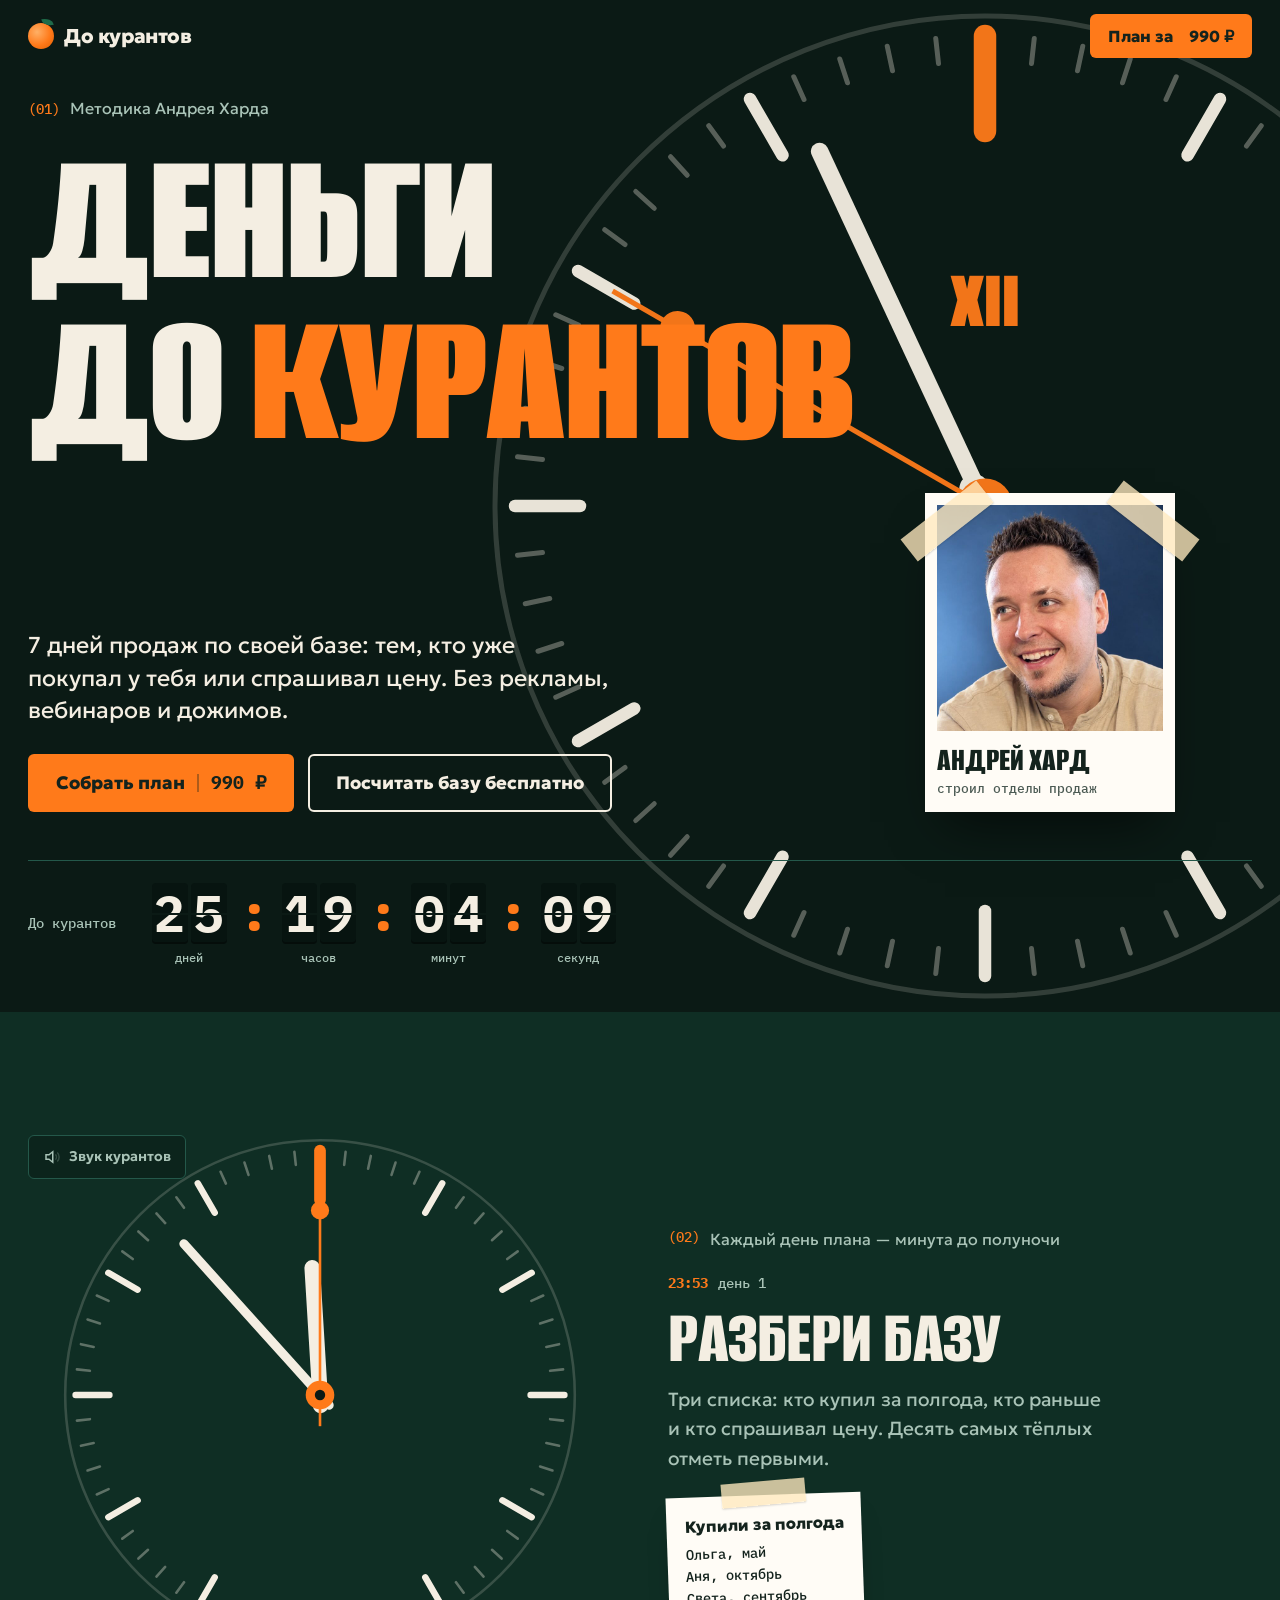
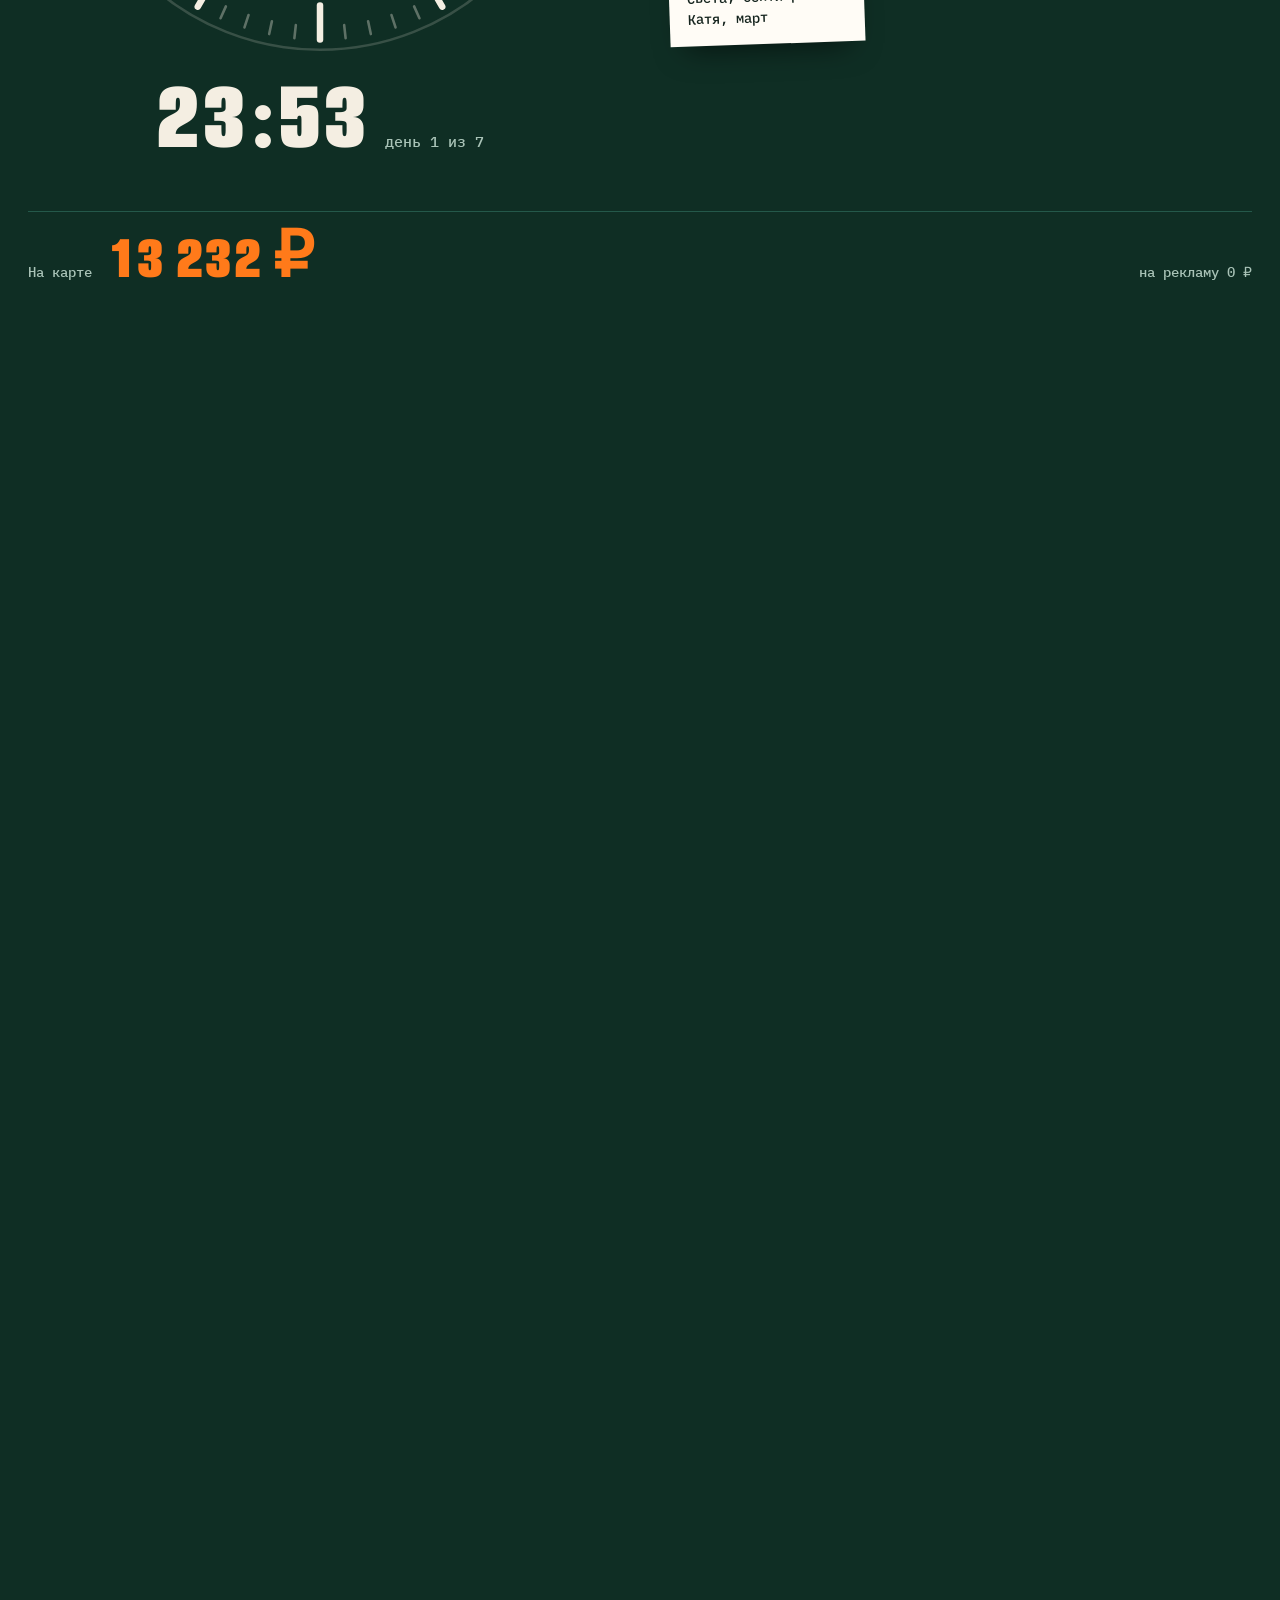
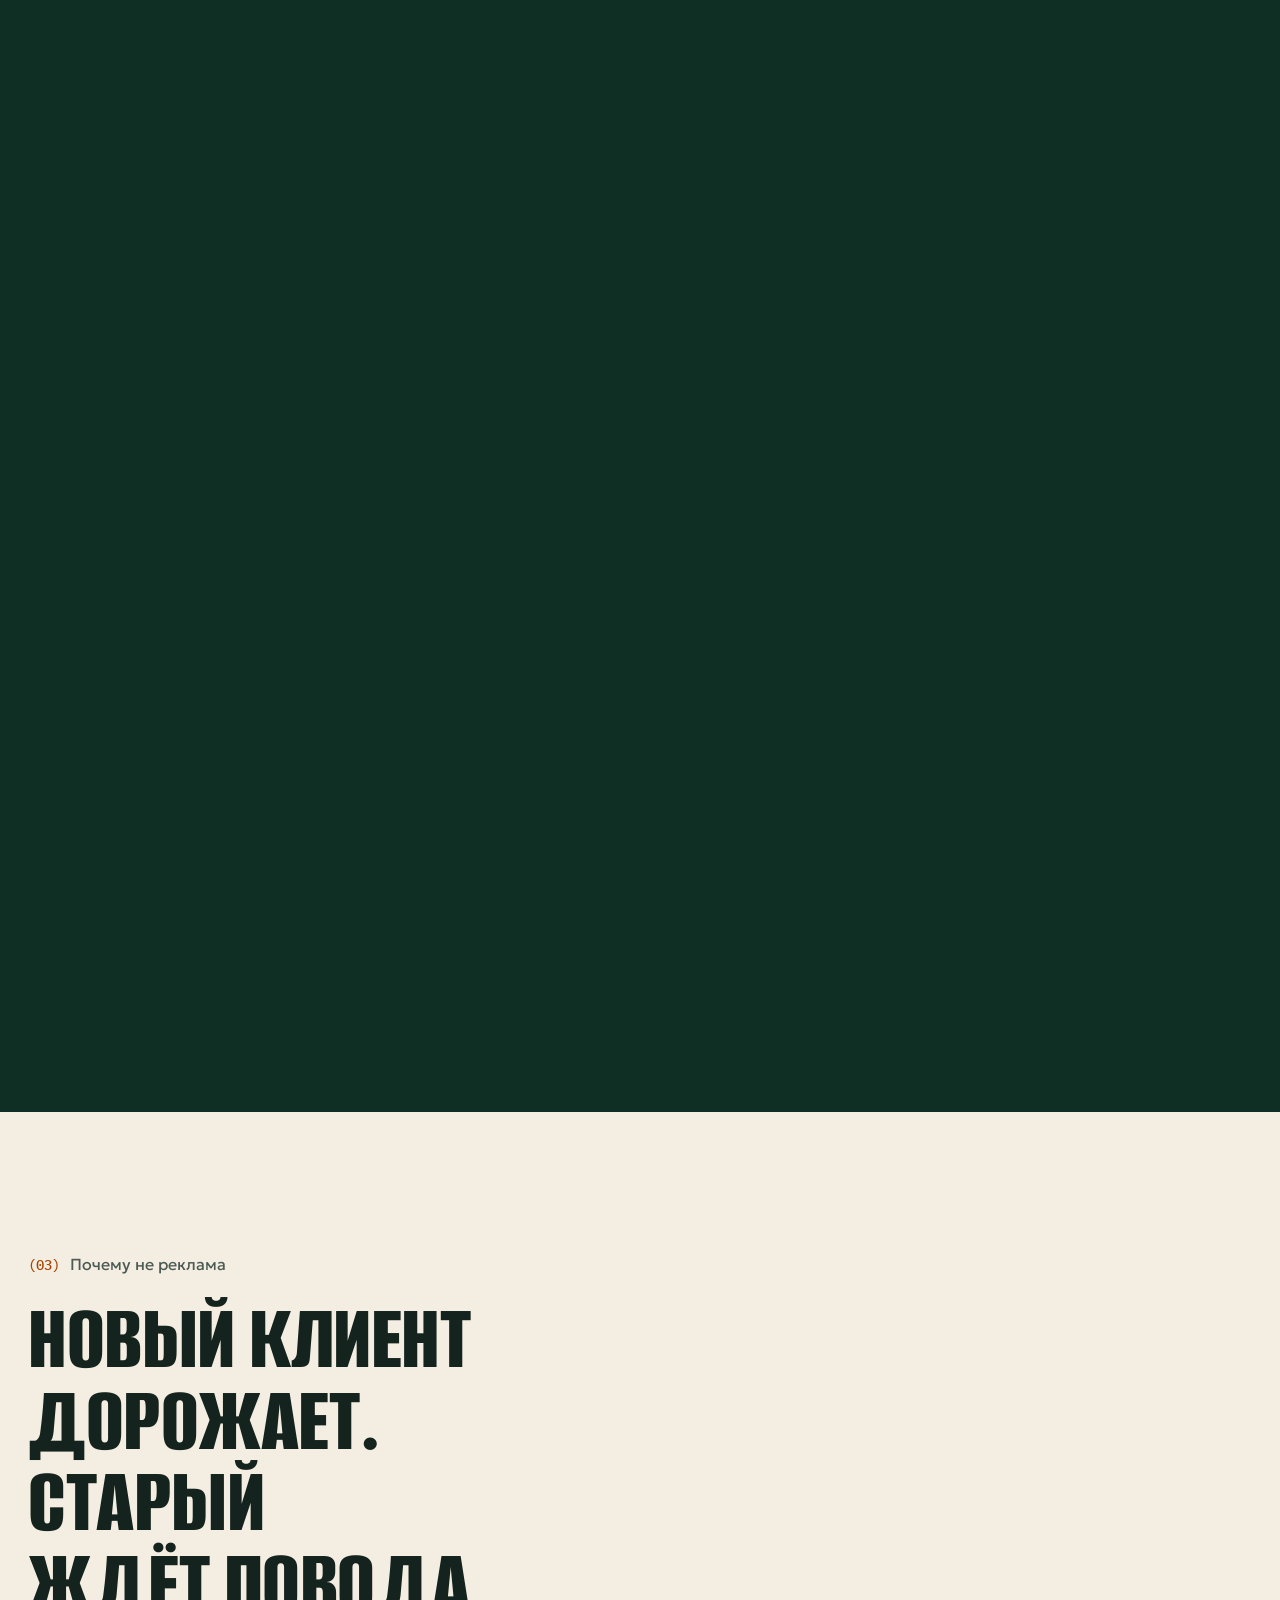
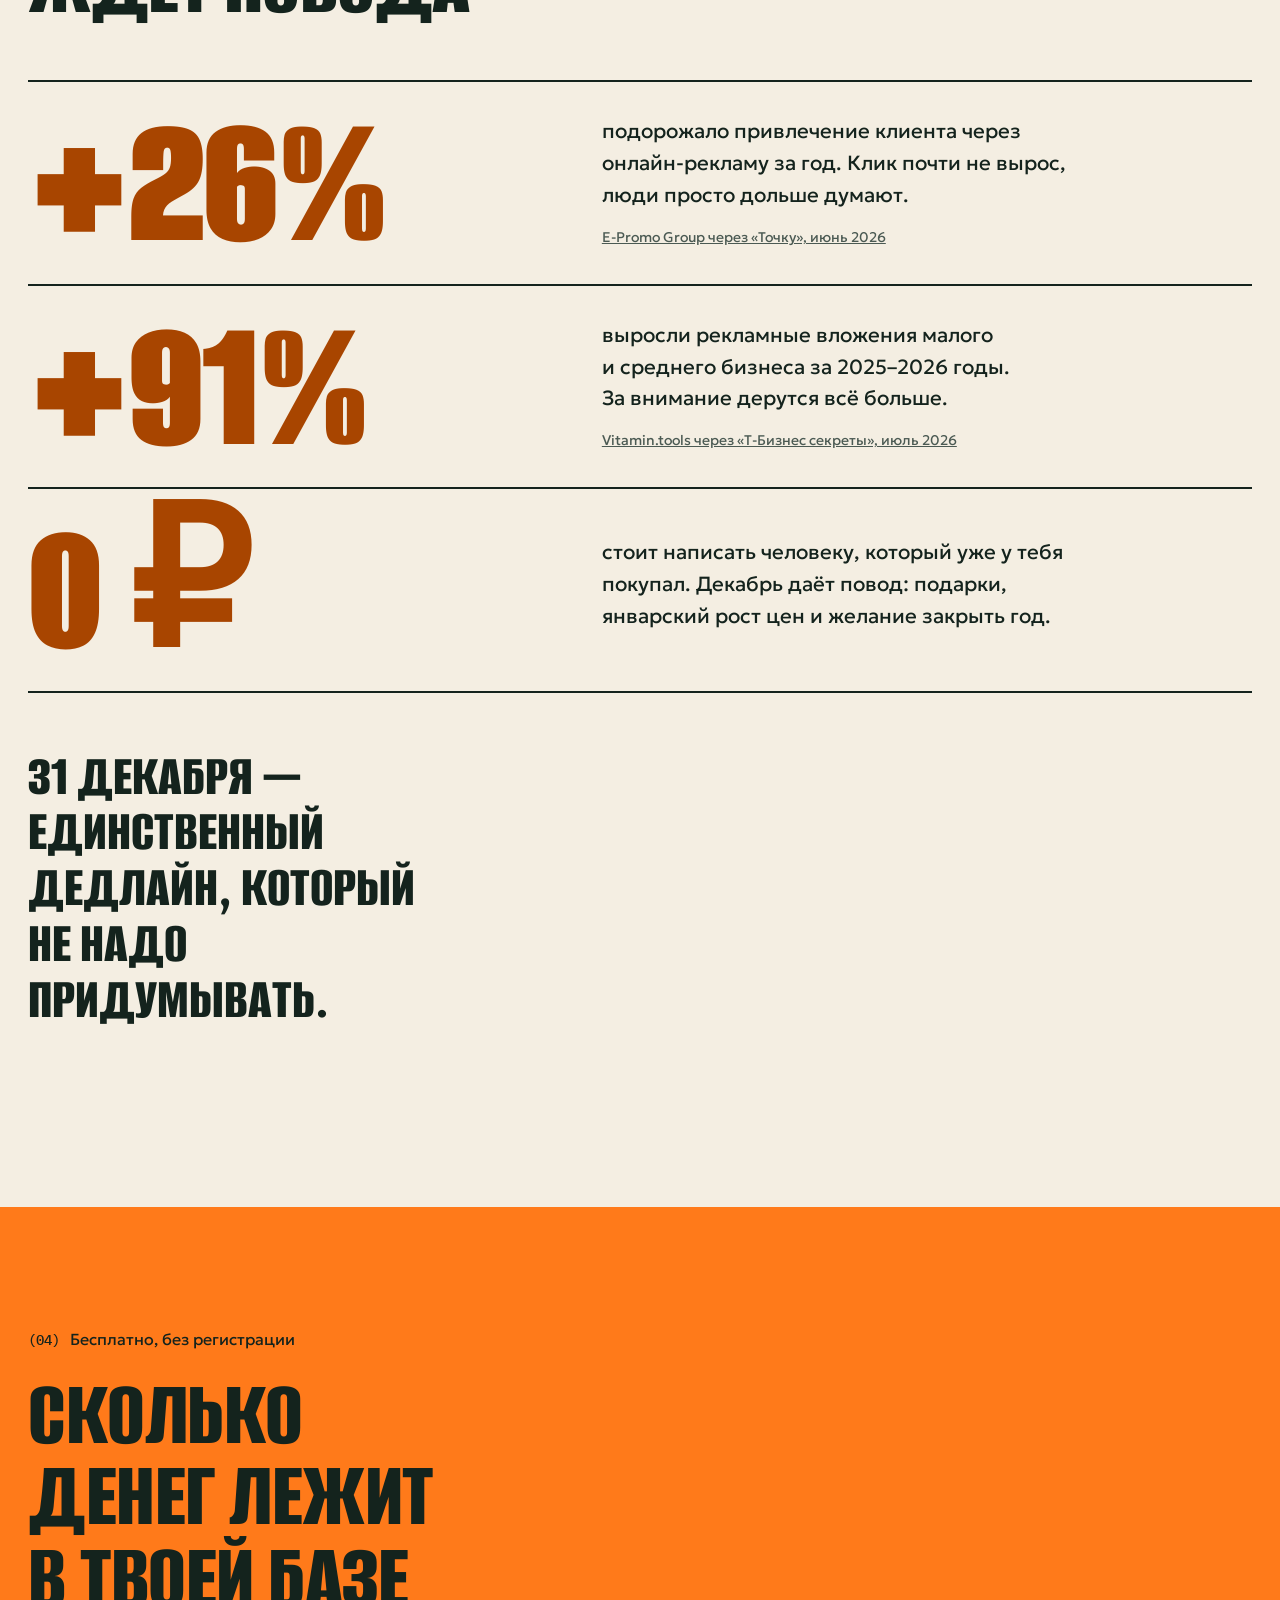
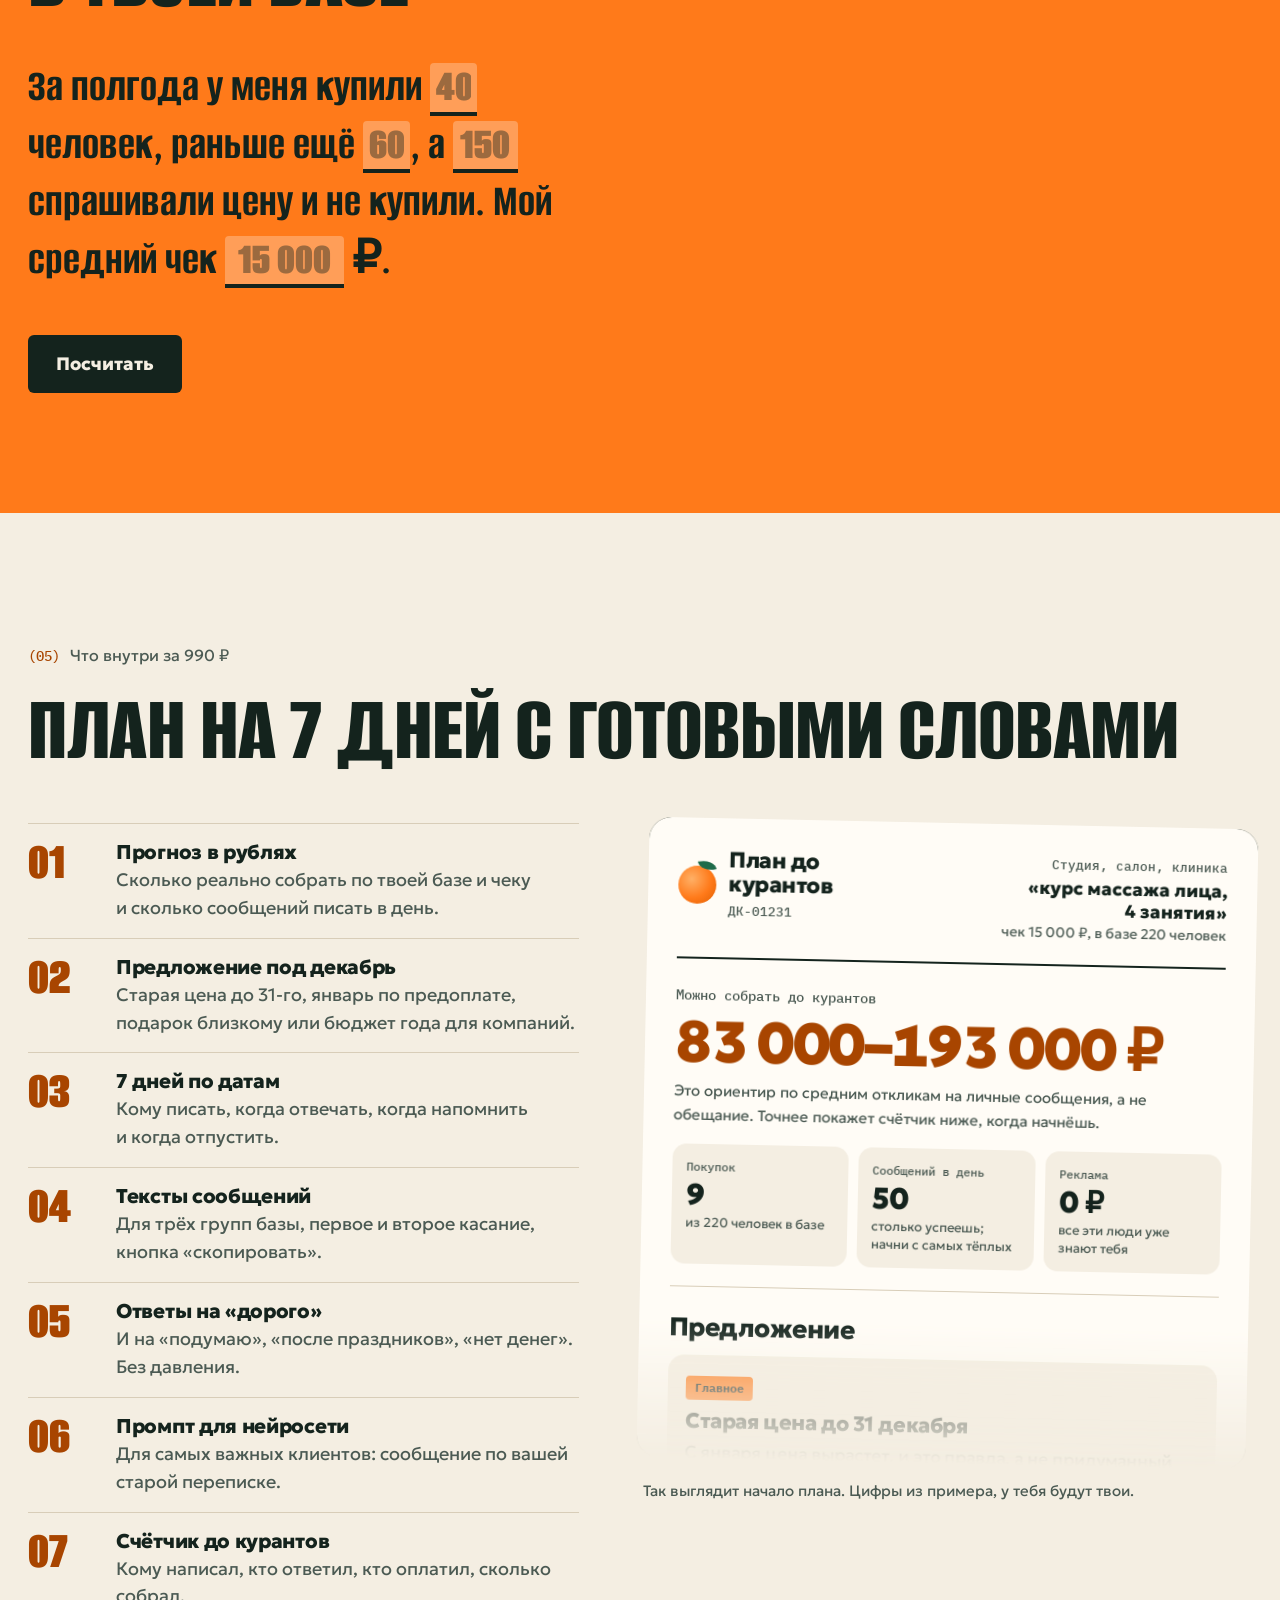
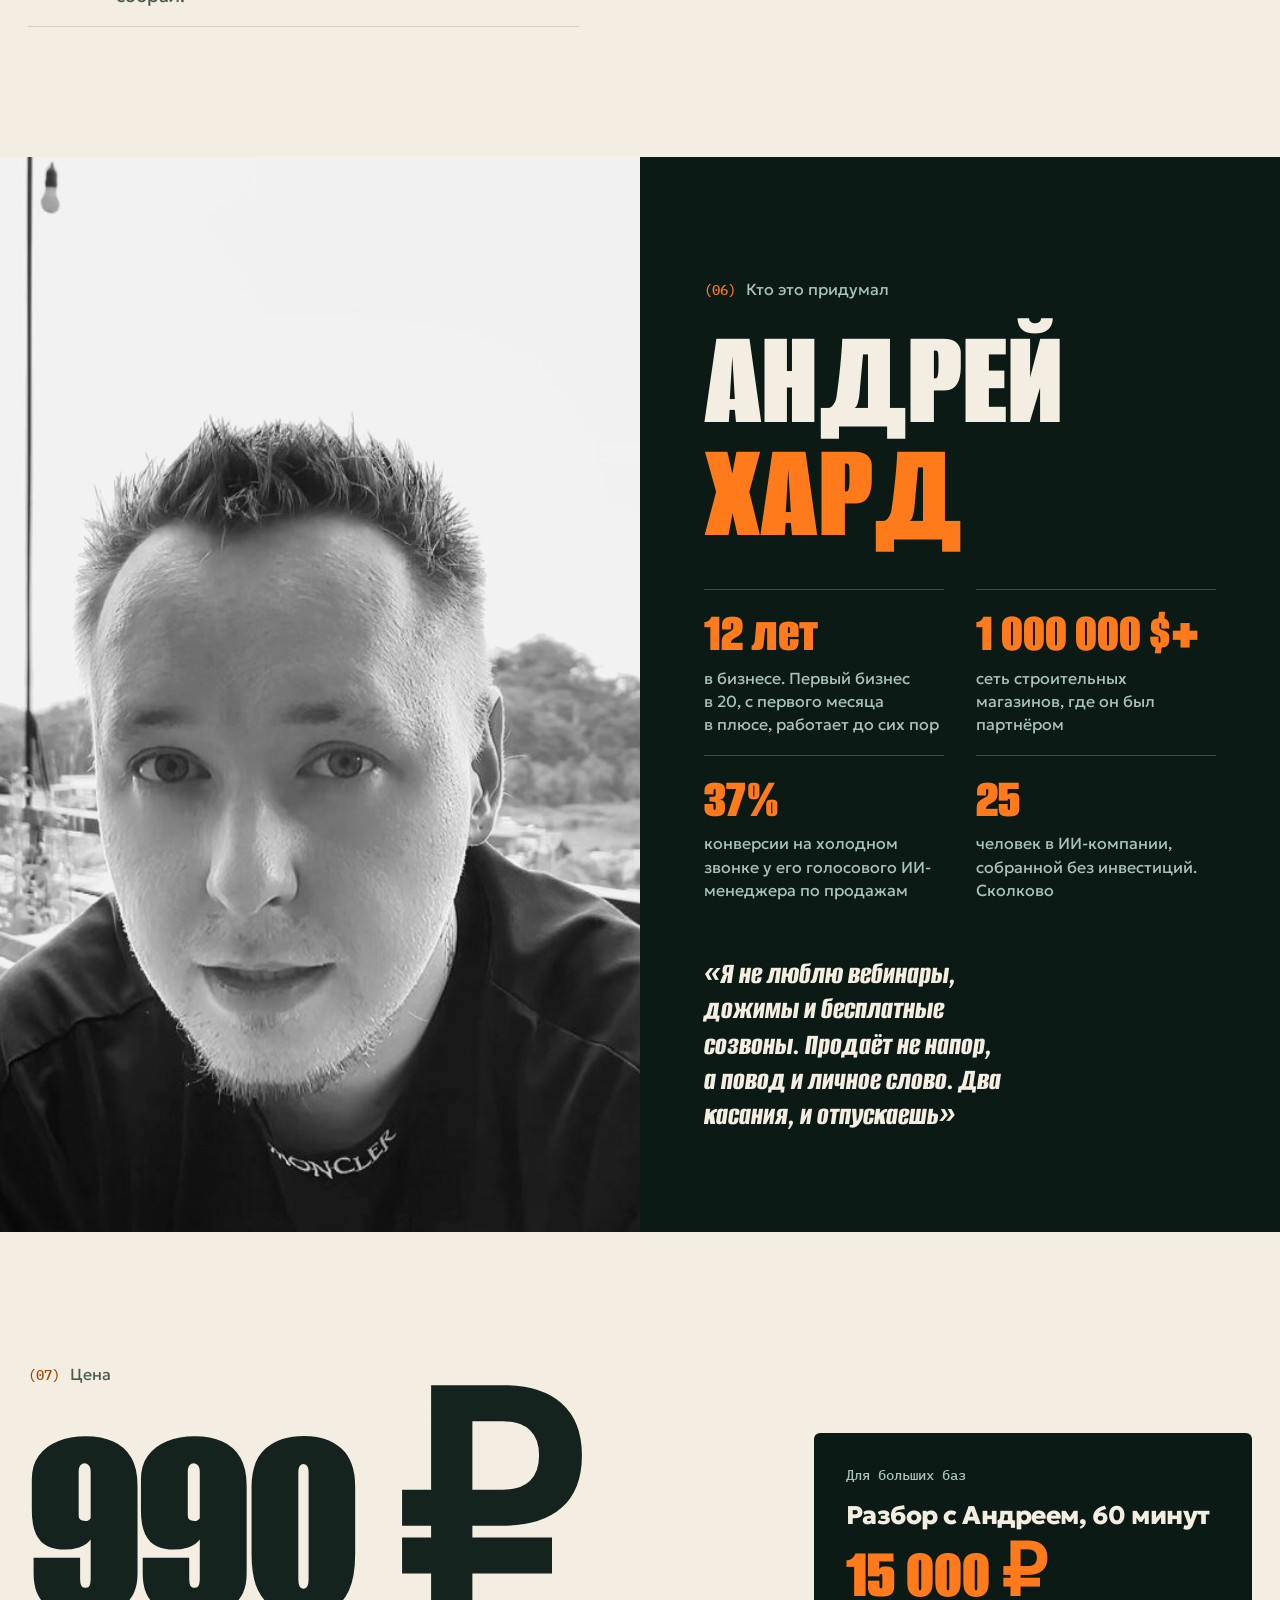
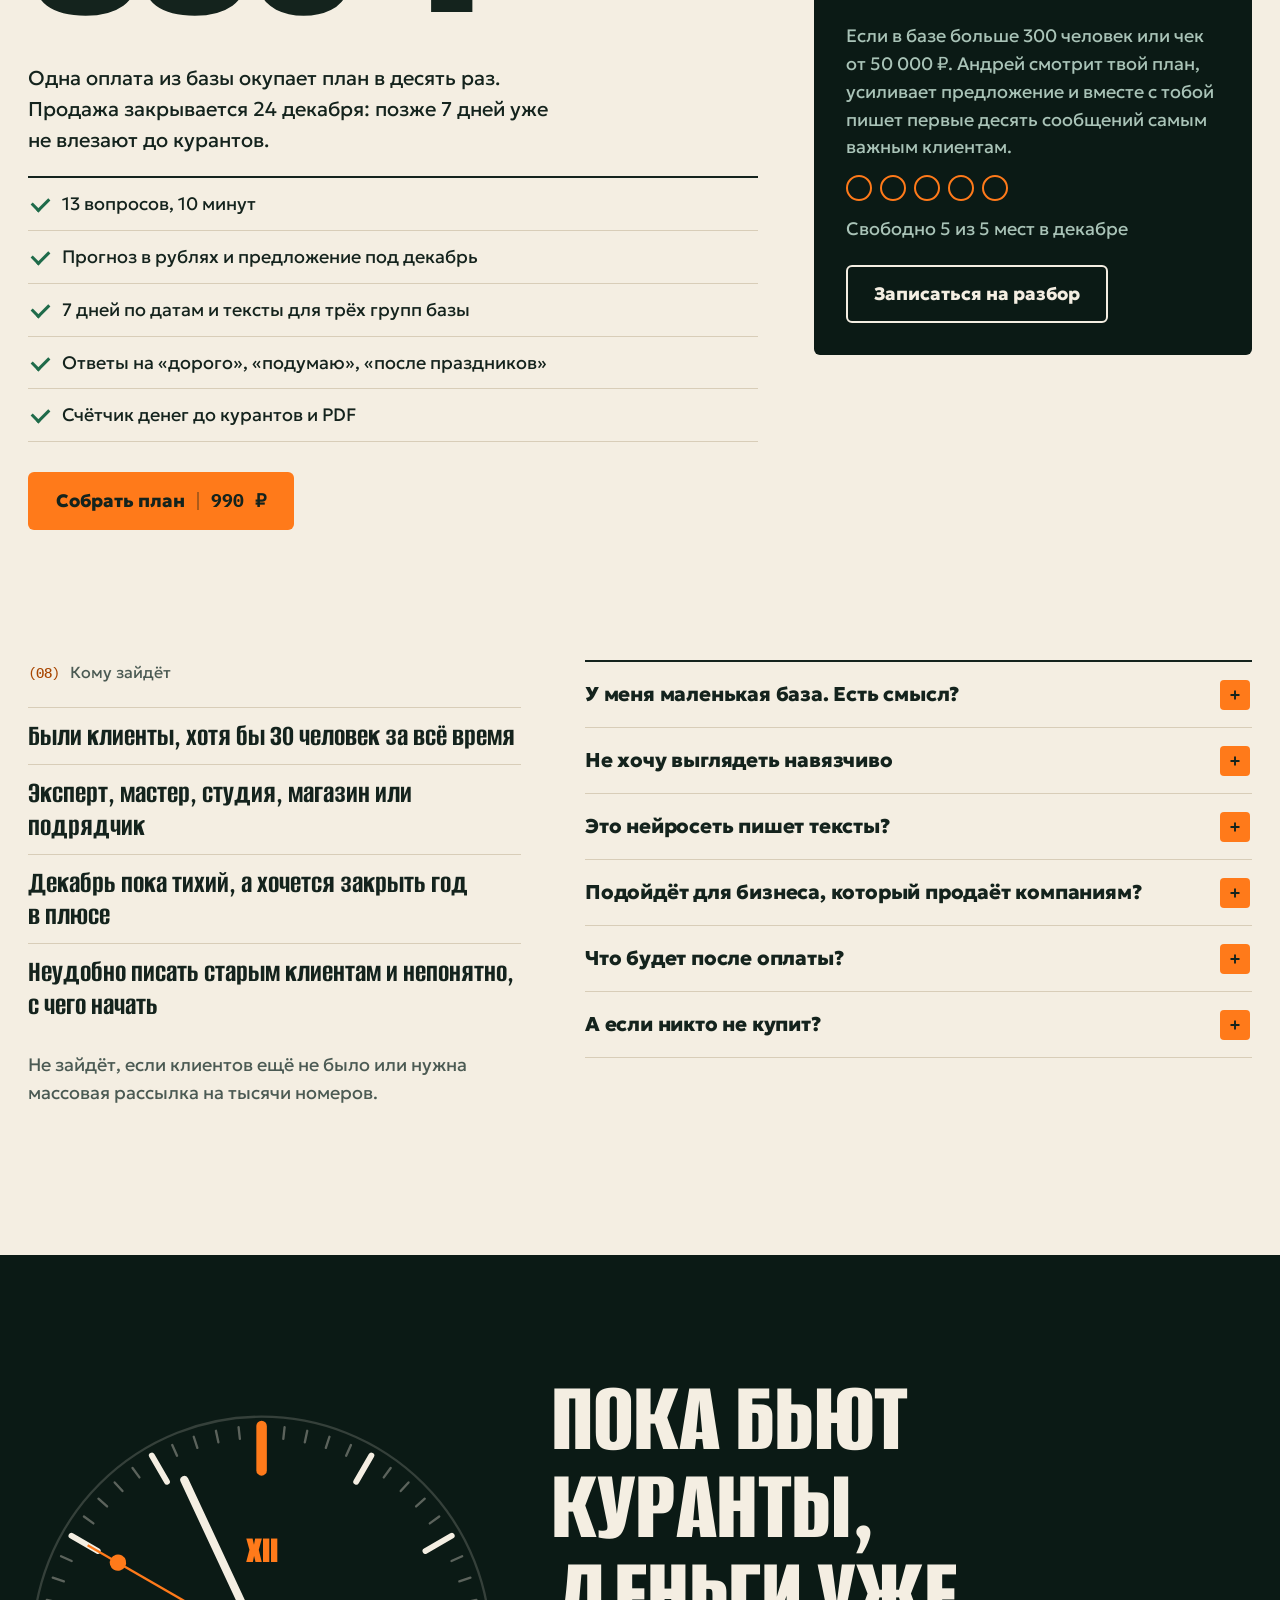
==== commit b16a1f6a: "Редизайн: сюжет «7 минут до полуночи», часы, звук курантов, расчёт фразой Co-Authored-By: Claude Opu" ====
--- a/index.html
+++ b/index.html
@@ -6,11 +6,12 @@
 <title>Деньги до курантов — Андрей Хард</title>
 <meta name="description" content="7 дней продаж по своей базе до Нового года: тем, кто уже покупал или спрашивал цену. План по дням, готовые тексты, предложение под декабрь и прогноз в рублях. Без рекламы, вебинаров и дожимов.">
 <meta name="robots" content="noindex">
-<meta name="theme-color" content="#0F2E24">
+<meta name="theme-color" content="#0B1A15">
 <meta property="og:title" content="Деньги до курантов">
 <meta property="og:description" content="7 дней продаж по своей базе до Нового года. Методика Андрея Харда.">
 <meta property="og:image" content="img/og.jpg">
 <link rel="icon" href="data:image/svg+xml,%3Csvg xmlns='http://www.w3.org/2000/svg' viewBox='0 0 32 32'%3E%3Ccircle cx='16' cy='18' r='13' fill='%23FF7A1A'/%3E%3Cpath d='M16 5c1-3 5-4 7-2-2 0-4 1-5 3' fill='%231F6B4A'/%3E%3C/svg%3E">
+<link rel="preload" href="fonts/AlumniSans-normal-cyrillic.woff2" as="font" type="font/woff2" crossorigin>
 <link rel="stylesheet" href="css/fonts.css">
 <link rel="stylesheet" href="css/style.css">
 <link rel="stylesheet" href="css/plan.css">
@@ -28,6 +29,7 @@
 <a class="sr" href="#calc">К бесплатному расчёту базы</a>
 
 <header class="top" id="top">
+  <i class="top-progress" id="progress" aria-hidden="true"></i>
   <div class="wrap">
     <a class="logo" href="#" aria-label="Деньги до курантов, наверх"><span class="logo-mark" aria-hidden="true"></span>До курантов</a>
     <a class="btn btn-main js-buy" href="#pricing">План за <span data-cfg="price">990 ₽</span></a>
@@ -35,85 +37,110 @@
 </header>
 
 <main>
-<!-- ============ Герой ============ -->
-<section class="hero night" id="hero">
-  <div class="wrap">
-    <div class="hero-grid">
+<!-- ============ Герой: ночь, часы, табло ============ -->
+<section class="hero" id="hero">
+  <div class="hero-clock" aria-hidden="true"><div id="heroDial"></div></div>
+  <div class="wrap hero-in">
+    <p class="kicker rise"><span class="mono">(01)</span> Методика Андрея Харда</p>
+    <h1 class="hero-title"><span class="ln"><span>Деньги</span></span><span class="ln"><span>до&nbsp;<em>курантов</em></span></span></h1>
+    <div class="hero-row">
       <div>
-        <p class="kicker rise">Методика Андрея Харда</p>
-        <h1 class="rise">Деньги до&nbsp;<em>курантов</em></h1>
-        <p class="sub rise">7 дней продаж по своей базе: тем, кто уже покупал у тебя или спрашивал цену</p>
-        <p class="lead rise">Без рекламы, вебинаров и дожимов. Отвечаешь на 13 вопросов и получаешь предложение под декабрь, план по дням, готовые тексты сообщений и прогноз в рублях.</p>
+        <p class="sub rise">7 дней продаж по своей базе: тем, кто уже покупал у тебя или спрашивал цену. Без рекламы, вебинаров и дожимов.</p>
         <div class="ctas rise">
           <a class="btn btn-main js-buy" href="#pricing">Собрать план <span class="price" data-cfg="price">990 ₽</span></a>
           <a class="btn btn-ghost" href="#calc">Посчитать базу бесплатно</a>
         </div>
       </div>
-      <figure class="portrait rise">
+      <figure class="polaroid rise" aria-label="Андрей Хард">
+        <span class="tape t1" aria-hidden="true"></span><span class="tape t2" aria-hidden="true"></span>
         <img src="img/andrey-about.jpg" alt="Андрей Хард улыбается" width="720" height="720" fetchpriority="high">
-        <figcaption><b>Андрей Хард</b><span>Строил отделы продаж, провёл сотни переговоров, сделал ИИ-менеджера по продажам</span></figcaption>
+        <figcaption>Андрей Хард<span>строил отделы продаж</span></figcaption>
       </figure>
     </div>
-    <div class="clock rise">
-      <span class="clock-k">До курантов осталось</span>
+    <div class="hero-board rise">
+      <span class="mono">До курантов</span>
       <div id="heroBoard"></div>
     </div>
   </div>
 </section>
 
-<!-- ============ База оживает ============ -->
-<section class="scene" id="scene" aria-label="Пример: семь сообщений по своей базе">
+<!-- ============ Сюжет: 7 минут до полуночи ============ -->
+<section class="story" id="story" aria-label="Семь дней плана как семь минут до полуночи">
   <div class="stage" id="stage">
-    <div class="wrap scene-grid">
-      <div class="scene-copy">
-        <h2>Деньги, которые у&nbsp;тебя уже есть</h2>
-        <p class="lead">Так это выглядит на примере. Ира, мастер массажа лица, чек 15&nbsp;000&nbsp;₽. В декабре она лично написала семи клиенткам из своей базы.</p>
-        <div class="tally"><span class="mono">Пришло на карту</span><b><span id="tally">0</span>&nbsp;₽</b></div>
-        <p class="after" id="after">Семь сообщений, четыре оплаты, ноль рублей на рекламу. А в базе у Иры 120 человек.</p>
-      </div>
-      <div class="phone" aria-hidden="true">
-        <div class="phone-top"><b>Чаты</b><span>декабрь</span></div>
-        <ol class="chats" id="chats">
-          <li class="ct" data-end="3" data-pay="15000"><span class="av" style="--h:24">О</span><div class="ct-main"><b>Ольга</b><span class="ct-note">брала курс в мае</span><span class="ct-reply">Ой, как вовремя. Давай, беру по старой цене</span></div><span class="ct-st"><i class="s1">отправлено</i><i class="s2">ответила</i><i class="s3">+15 000 ₽</i></span></li>
-          <li class="ct" data-end="2"><span class="av" style="--h:160">К</span><div class="ct-main"><b>Катя</b><span class="ct-note">брала в марте</span><span class="ct-reply">Спасибо, подумаю после праздников</span></div><span class="ct-st"><i class="s1">отправлено</i><i class="s2">ответила</i><i class="s3"></i></span></li>
-          <li class="ct" data-end="3" data-pay="15000"><span class="av" style="--h:330">С</span><div class="ct-main"><b>Света</b><span class="ct-note">брала в сентябре</span><span class="ct-reply">Хочу сертификат маме на Новый год</span></div><span class="ct-st"><i class="s1">отправлено</i><i class="s2">ответила</i><i class="s3">+15 000 ₽</i></span></li>
-          <li class="ct" data-end="1"><span class="av" style="--h:200">Н</span><div class="ct-main"><b>Ника</b><span class="ct-note">спрашивала цену в июле</span><span class="ct-reply"></span></div><span class="ct-st"><i class="s1">прочитано</i><i class="s2"></i><i class="s3"></i></span></li>
-          <li class="ct" data-end="3" data-pay="15000"><span class="av" style="--h:90">М</span><div class="ct-main"><b>Марина</b><span class="ct-note">спрашивала цену в августе</span><span class="ct-reply">Давай закреплю январь, оплачу сейчас</span></div><span class="ct-st"><i class="s1">отправлено</i><i class="s2">ответила</i><i class="s3">+15 000 ₽</i></span></li>
-          <li class="ct" data-end="3" data-pay="15000"><span class="av" style="--h:270">А</span><div class="ct-main"><b>Аня</b><span class="ct-note">брала в октябре</span><span class="ct-reply">Хочу ещё, и подругу приведу</span></div><span class="ct-st"><i class="s1">отправлено</i><i class="s2">ответила</i><i class="s3">+15 000 ₽</i></span></li>
-          <li class="ct" data-end="1"><span class="av" style="--h:120">Ю</span><div class="ct-main"><b>Юля</b><span class="ct-note">спрашивала в октябре</span><span class="ct-reply"></span></div><span class="ct-st"><i class="s1">прочитано</i><i class="s2"></i><i class="s3"></i></span></li>
-        </ol>
-      </div>
-    </div>
-  </div>
-</section>
-
-<!-- ============ Почему декабрь ============ -->
-<section class="why night" id="why">
-  <div class="wrap">
-    <h2 class="rise">Реклама дорожает. Твоя база стоит 0&nbsp;₽</h2>
-    <p class="lead rise">Новых клиентов привлекать всё дороже, а люди, которые уже тебе платили, лежат в переписках и ждут повода. Декабрь и есть повод: подарки, цены, которые вырастут в январе, и желание закрыть год.</p>
-    <div class="stats">
-      <div class="stat rise"><b>+26%</b><p>подорожало привлечение клиента через онлайн-рекламу за год. Клик почти не вырос, люди просто дольше думают.</p><a href="https://allo.tochka.com/news/stoimost-cpa" target="_blank" rel="noopener">E-Promo Group через «Точку», июнь 2026</a></div>
-      <div class="stat rise"><b>+91%</b><p>выросли рекламные вложения малого и среднего бизнеса за 2025–2026 годы. Конкуренция за внимание растёт.</p><a href="https://secrets.tbank.ru/blogi-kompanij/lovushka-pervogo-kasaniya/" target="_blank" rel="noopener">Vitamin.tools через «Т-Бизнес секреты», июль 2026</a></div>
-      <div class="stat rise"><b>0&nbsp;₽</b><p>стоит написать человеку, который уже у тебя покупал. Нужны только повод и правильные слова.</p><span>Повод и слова есть в плане</span></div>
+    <div class="stars" aria-hidden="true"></div>
+    <div class="wrap story-grid">
+      <div class="story-clock">
+        <div id="storyDial" aria-hidden="true"></div>
+        <div class="readout"><b id="readout">23:53</b><span id="readoutDay">день 1 из 7</span></div>
+        <button class="sound" type="button" id="sound" aria-pressed="false"><svg viewBox="0 0 24 24" fill="none" stroke="currentColor" stroke-width="2" aria-hidden="true"><path d="M4 9v6h4l5 4V5L8 9z"/><path class="wave" d="M16.5 8.5a5 5 0 0 1 0 7M19 6a8.5 8.5 0 0 1 0 12"/></svg><span>Звук курантов</span></button>
+      </div>
+      <div class="chapters" id="chapters">
+        <p class="story-k"><span class="mono">(02)</span> Каждый день плана — минута до полуночи</p>
+        <article class="ch" data-i="0"><span class="ch-t mono"><b>23:53</b> день 1</span><h2>Разбери базу</h2><p>Три списка: кто купил за полгода, кто раньше и кто спрашивал цену. Десять самых тёплых отметь первыми.</p>
+          <div class="notes"><div class="note list"><span class="tape" aria-hidden="true"></span><b>Купили за полгода</b><span>Ольга, май</span><span>Аня, октябрь</span><span>Света, сентябрь</span><span>Катя, март</span></div></div></article>
+        <article class="ch" data-i="1"><span class="ch-t mono"><b>23:54</b> день 2</span><h2>Первая волна: тёплые</h2><p>Пишешь лично тем, кто покупал за полгода. С именем, с вопросом о человеке и с поводом.</p>
+          <div class="notes"><div class="note out"><span class="tape" aria-hidden="true"></span>Ольга, привет! Ты брала у меня курс в мае, как сейчас? С января цена вырастет, до 31-го держу нынешнюю для своих.</div></div></article>
+        <article class="ch" data-i="2"><span class="ch-t mono"><b>23:55</b> день 3</span><h2>Вторая волна: остальные</h2><p>Тем, кто брал давно, и тем, кто спрашивал цену. Для них свои тексты, без «всем привет».</p>
+          <div class="notes"><div class="note out"><span class="tape" aria-hidden="true"></span>Марина, привет! Ты спрашивала про курс в августе. Пишу один раз: открыла январь по предоплате.</div></div></article>
+        <article class="ch" data-i="3"><span class="ch-t mono"><b>23:56</b> день 4</span><h2>Ответы</h2><p>Отвечаешь в тот же день. На «дорого» и «подумаю» в плане готовые слова без давления.</p>
+          <div class="notes"><div class="note in"><span class="tape" aria-hidden="true"></span>Ой, как вовремя. Беру по старой цене<i>+15 000 ₽</i></div><div class="note in"><span class="tape" aria-hidden="true"></span>Хочу сертификат маме на Новый год<i>+15 000 ₽</i></div></div></article>
+        <article class="ch" data-i="4"><span class="ch-t mono"><b>23:57</b> день 5</span><h2>Второе касание</h2><p>Тем, кто промолчал, одно короткое напоминание. Больше им не пишешь.</p>
+          <div class="notes"><div class="note in"><span class="tape" aria-hidden="true"></span>Давай закреплю январь, оплачу сейчас<i>+15 000 ₽</i></div></div></article>
+        <article class="ch" data-i="5"><span class="ch-t mono"><b>23:58</b> день 6</span><h2>Второе касание остальным</h2><p>То же для давних клиентов и тех, кто спрашивал. После этого база отдыхает.</p>
+          <div class="notes"><div class="note in"><span class="tape" aria-hidden="true"></span>Хочу ещё, и подругу приведу<i>+15 000 ₽</i></div></div></article>
+        <article class="ch" data-i="6"><span class="ch-t mono"><b>23:59</b> день 7</span><h2>Закрытие и друзья</h2><p>Тем, кто сказал «подумаю», последнее сообщение. Тем, кто купил, спасибо и просьба переслать другу.</p>
+          <div class="notes"><div class="note in"><span class="tape" aria-hidden="true"></span>Уже переслала Лене, она напишет<i>+15 000 ₽</i></div></div></article>
+        <article class="ch final-ch" data-i="7"><span class="ch-t mono"><b>00:00</b> 1 января</span><h2>С Новым годом</h2><p>Семь дней личных сообщений своей базе и ни рубля на рекламу. Так это выглядит у мастера с чеком 15&nbsp;000&nbsp;₽ и базой в 120 человек.</p></article>
+      </div>
+    </div>
+    <div class="wrap tally-row">
+      <span class="mono">На карте</span><b><span id="tally">0</span>&nbsp;₽</b><span class="mono tally-ad">на рекламу 0&nbsp;₽</span>
+    </div>
+  </div>
+</section>
+
+<!-- ============ Почему не реклама ============ -->
+<section class="why" id="why">
+  <div class="wrap">
+    <p class="kicker dark rise"><span class="mono">(03)</span> Почему не реклама</p>
+    <h2 class="rise">Новый клиент дорожает. Старый ждёт повода</h2>
+    <div class="score">
+      <div class="sc rise"><b>+26%</b><div><p>подорожало привлечение клиента через онлайн-рекламу за год. Клик почти не вырос, люди просто дольше думают.</p><a href="https://allo.tochka.com/news/stoimost-cpa" target="_blank" rel="noopener">E-Promo Group через «Точку», июнь 2026</a></div></div>
+      <div class="sc rise"><b>+91%</b><div><p>выросли рекламные вложения малого и среднего бизнеса за 2025–2026 годы. За внимание дерутся всё больше.</p><a href="https://secrets.tbank.ru/blogi-kompanij/lovushka-pervogo-kasaniya/" target="_blank" rel="noopener">Vitamin.tools через «Т-Бизнес секреты», июль 2026</a></div></div>
+      <div class="sc rise"><b>0&nbsp;₽</b><div><p>стоит написать человеку, который уже у тебя покупал. Декабрь даёт повод: подарки, январский рост цен и желание закрыть год.</p></div></div>
     </div>
     <p class="punch rise">31 декабря — единственный дедлайн, который не&nbsp;надо придумывать.</p>
+  </div>
+</section>
+
+<!-- ============ Бесплатный расчёт: одна фраза ============ -->
+<section class="calc" id="calc">
+  <div class="wrap">
+    <p class="kicker dark rise"><span class="mono">(04)</span> Бесплатно, без регистрации</p>
+    <h2 class="rise">Сколько денег лежит в&nbsp;твоей базе</h2>
+    <form class="phrase rise" id="calcForm" novalidate>
+      <p>За полгода у меня купили <label><span class="sr">Купили за полгода, человек</span><input inputmode="numeric" autocomplete="off" name="recent" placeholder="40" size="4"></label> человек, раньше ещё <label><span class="sr">Купили раньше, человек</span><input inputmode="numeric" autocomplete="off" name="old" placeholder="60" size="4"></label>, а&nbsp;<label><span class="sr">Спрашивали цену и не купили, человек</span><input inputmode="numeric" autocomplete="off" name="leads" placeholder="150" size="4"></label> спрашивали цену и не купили. Мой средний чек <label><span class="sr">Средний чек, рублей</span><input inputmode="numeric" autocomplete="off" name="check" placeholder="15 000" size="7"></label>&nbsp;₽.</p>
+      <p class="err" id="calcErr" hidden>Впиши хотя бы одну группу людей и чек</p>
+      <button class="btn btn-ink" type="submit">Посчитать</button>
+    </form>
+    <div class="calc-res" id="calcRes" aria-live="polite"></div>
   </div>
 </section>
 
 <!-- ============ Что внутри ============ -->
 <section class="inside" id="inside">
   <div class="wrap">
-    <h2 class="rise">На выходе — план на 7 дней с&nbsp;готовыми словами</h2>
+    <p class="kicker dark rise"><span class="mono">(05)</span> Что внутри за 990 ₽</p>
+    <h2 class="rise">План на 7 дней с&nbsp;готовыми словами</h2>
     <div class="inside-grid">
       <ol class="parts">
-        <li class="rise"><b>Прогноз в рублях</b><span>Сколько реально собрать по твоей базе и чеку, сколько будет покупок и сколько сообщений писать в день.</span></li>
-        <li class="rise"><b>Предложение под декабрь</b><span>Главное и запасное: старая цена до 31-го, январь по предоплате, подарок близкому или закрытие бюджета для компаний.</span></li>
-        <li class="rise"><b>7 дней по датам</b><span>Что делать каждый день: кому писать, когда отвечать, когда напомнить и когда отпустить.</span></li>
-        <li class="rise"><b>Тексты сообщений</b><span>Для тех, кто покупал недавно, давно и только спрашивал. Первое и второе касание, кнопка «скопировать».</span></li>
-        <li class="rise"><b>Ответы на «дорого» и «подумаю»</b><span>Пять частых ответов клиента и что писать в ответ, чтобы не давить и не потерять.</span></li>
+        <li class="rise"><b>Прогноз в рублях</b><span>Сколько реально собрать по твоей базе и чеку и сколько сообщений писать в день.</span></li>
+        <li class="rise"><b>Предложение под декабрь</b><span>Старая цена до 31-го, январь по предоплате, подарок близкому или бюджет года для компаний.</span></li>
+        <li class="rise"><b>7 дней по датам</b><span>Кому писать, когда отвечать, когда напомнить и когда отпустить.</span></li>
+        <li class="rise"><b>Тексты сообщений</b><span>Для трёх групп базы, первое и второе касание, кнопка «скопировать».</span></li>
+        <li class="rise"><b>Ответы на «дорого»</b><span>И на «подумаю», «после праздников», «нет денег». Без давления.</span></li>
         <li class="rise"><b>Промпт для нейросети</b><span>Для самых важных клиентов: сообщение по вашей старой переписке.</span></li>
-        <li class="rise"><b>Счётчик до курантов</b><span>Отмечаешь, кому написал, кто ответил и кто оплатил. Видишь, сколько собрал и сколько дней осталось.</span></li>
+        <li class="rise"><b>Счётчик до курантов</b><span>Кому написал, кто ответил, кто оплатил, сколько собрал.</span></li>
       </ol>
       <div class="sheet-wrap rise">
         <div class="sheet-tilt" id="tilt">
@@ -126,113 +153,71 @@
   </div>
 </section>
 
-<!-- ============ Бесплатный расчёт ============ -->
-<section class="calc" id="calc">
-  <div class="wrap calc-grid">
-    <div>
-      <h2 class="rise">Сколько денег лежит в&nbsp;твоей базе</h2>
-      <p class="lead rise">Четыре цифры, примерно — нормально. Бесплатно и без регистрации. Полный план добавит предложение, тексты и расписание по дням.</p>
-    </div>
-    <form class="calc-card" id="calcForm" novalidate>
-      <label class="cf"><span>Купили за последние полгода</span><input inputmode="numeric" autocomplete="off" name="recent" placeholder="40"><small>чел.</small></label>
-      <label class="cf"><span>Купили раньше</span><input inputmode="numeric" autocomplete="off" name="old" placeholder="60"><small>чел.</small></label>
-      <label class="cf"><span>Спрашивали цену, не купили</span><input inputmode="numeric" autocomplete="off" name="leads" placeholder="150"><small>чел.</small></label>
-      <label class="cf"><span>Средний чек</span><input inputmode="numeric" autocomplete="off" name="check" placeholder="15 000"><small>₽</small></label>
-      <p class="err" id="calcErr" hidden>Впиши хотя бы одну группу людей и чек</p>
-      <button class="btn btn-main" type="submit">Посчитать</button>
-      <div class="calc-res" id="calcRes" aria-live="polite"></div>
-    </form>
-  </div>
-</section>
-
 <!-- ============ Андрей ============ -->
 <section class="who" id="who">
-  <div class="wrap who-grid">
-    <figure class="who-photo rise">
-      <img src="img/andrey-terrace.jpg" alt="Андрей Хард на террасе в Дананге" width="720" height="900" loading="lazy">
-    </figure>
-    <div>
-      <h2 class="rise">12 лет в<h2 class="rise">Я 12 лет продаю сам и&nbsp;учу продавать других</h2>nbsp;продажах: продавал сам и<h2 class="rise">Я 12 лет продаю сам и&nbsp;учу продавать других</h2>nbsp;строил отделы</h2>
-      <ul class="facts">
-        <li class="rise"><b>20 лет</b><span>первый бизнес, с первого месяца в плюсе. Работает до сих пор, Белгород</span></li>
-        <li class="rise"><b>1&nbsp;000&nbsp;000&nbsp;$+</b><span>сеть строительных магазинов, где я был партнёром</span></li>
-        <li class="rise"><b>37%</b><span>конверсии на холодном звонке у нашего голосового ИИ-менеджера по продажам. 95% людей не понимали, что говорят с ИИ</span></li>
-        <li class="rise"><b>25 человек</b><span>в ИИ-компании, которую я собрал без инвестиций. Сколково, заказчики с оборотом 170+ млрд</span></li>
-      </ul>
-      <div class="creed rise">
-        <h3>Мои правила продаж</h3>
-        <p>Я не люблю вебинары, дожимы и бесплатные созвоны. Продаёт не напор, а повод и личное слово. Поэтому в плане два касания на человека, настоящий дедлайн и ни одного «только сегодня».</p>
-      </div>
-    </div>
-  </div>
-</section>
-
-<!-- ============ Для кого ============ -->
-<section class="fit">
-  <div class="wrap">
-    <h2 class="rise">Кому зайдёт</h2>
-    <div class="fit-grid">
-      <div class="fit-col rise">
-        <h3>Делай, если</h3>
-        <ul>
-          <li>У тебя были клиенты, хотя бы 30 человек за всё время</li>
-          <li>Ты эксперт, мастер, студия, магазин или подрядчик</li>
-          <li>Декабрь пока тихий, а хочется закрыть год в плюсе</li>
-          <li>Неудобно писать старым клиентам и не знаешь, с чего начать</li>
-          <li>Не хочешь сливать деньги на рекламу перед праздниками</li>
-        </ul>
-      </div>
-      <div class="fit-col no rise">
-        <h3>Не трать время, если</h3>
-        <ul>
-          <li>Клиентов ещё не было: здесь работа с теми, кто уже есть</li>
-          <li>Ищешь, как сделать массовую рассылку на тысячи номеров</li>
-          <li>Готов писать только «всем привет, у нас акция»</li>
-          <li>До 31 декабря не найдёшь даже 30 минут в день</li>
-        </ul>
-      </div>
-    </div>
+  <figure class="who-photo">
+    <img src="img/andrey-terrace.jpg" alt="Андрей Хард на террасе в Дананге" width="720" height="900" loading="lazy">
+  </figure>
+  <div class="who-in">
+    <p class="kicker rise"><span class="mono">(06)</span> Кто это придумал</p>
+    <h2 class="who-name rise">Андрей <em>Хард</em></h2>
+    <dl class="facts">
+      <div class="rise"><dt>12 лет</dt><dd>в бизнесе. Первый бизнес в 20, с первого месяца в плюсе, работает до сих пор</dd></div>
+      <div class="rise"><dt>1&nbsp;000&nbsp;000&nbsp;$+</dt><dd>сеть строительных магазинов, где он был партнёром</dd></div>
+      <div class="rise"><dt>37%</dt><dd>конверсии на холодном звонке у его голосового ИИ-менеджера по продажам</dd></div>
+      <div class="rise"><dt>25</dt><dd>человек в ИИ-компании, собранной без инвестиций. Сколково</dd></div>
+    </dl>
+    <blockquote class="creed rise">«Я не люблю вебинары, дожимы и бесплатные созвоны. Продаёт не напор, а повод и личное слово. Два касания, и отпускаешь»</blockquote>
   </div>
 </section>
 
 <!-- ============ Цена ============ -->
 <section class="pricing" id="pricing">
   <div class="wrap">
-    <h2 class="rise">Одна оплата из базы окупает план в&nbsp;десять раз</h2>
+    <p class="kicker dark rise"><span class="mono">(07)</span> Цена</p>
     <div class="price-grid">
-      <div class="ticket rise">
-        <div class="in">
-          <h3>План до курантов</h3>
-          <div class="cost"><b data-cfg="price">990 ₽</b><span>Продажа закрывается <span data-cfg="closeDate">24 декабря</span>: позже 7 дней уже не влезают до курантов</span></div>
-          <ul>
-            <li><svg viewBox="0 0 24 24" fill="none" stroke="currentColor" stroke-width="2.5" aria-hidden="true"><path d="M4 12.5 9.5 18 20 6"/></svg>13 вопросов, 10 минут</li>
-            <li><svg viewBox="0 0 24 24" fill="none" stroke="currentColor" stroke-width="2.5" aria-hidden="true"><path d="M4 12.5 9.5 18 20 6"/></svg>Прогноз в рублях и предложение под декабрь</li>
-            <li><svg viewBox="0 0 24 24" fill="none" stroke="currentColor" stroke-width="2.5" aria-hidden="true"><path d="M4 12.5 9.5 18 20 6"/></svg>7 дней по датам и тексты для трёх групп базы</li>
-            <li><svg viewBox="0 0 24 24" fill="none" stroke="currentColor" stroke-width="2.5" aria-hidden="true"><path d="M4 12.5 9.5 18 20 6"/></svg>Ответы на «дорого», «подумаю», «после праздников»</li>
-            <li><svg viewBox="0 0 24 24" fill="none" stroke="currentColor" stroke-width="2.5" aria-hidden="true"><path d="M4 12.5 9.5 18 20 6"/></svg>Счётчик денег до курантов и PDF</li>
-          </ul>
-          <a class="btn btn-main js-buy" href="#">Собрать план <span class="price" data-cfg="price">990 ₽</span></a>
-        </div>
-      </div>
-      <div class="consult night rise">
+      <div class="price-main rise">
+        <b class="big-price" data-cfg="price">990 ₽</b>
+        <p class="price-why">Одна оплата из базы окупает план в десять раз. Продажа закрывается <span data-cfg="closeDate">24 декабря</span>: позже 7 дней уже не влезают до курантов.</p>
+        <ul class="ticks">
+          <li>13 вопросов, 10 минут</li>
+          <li>Прогноз в рублях и предложение под декабрь</li>
+          <li>7 дней по датам и тексты для трёх групп базы</li>
+          <li>Ответы на «дорого», «подумаю», «после праздников»</li>
+          <li>Счётчик денег до курантов и PDF</li>
+        </ul>
+        <a class="btn btn-main js-buy" href="#">Собрать план <span class="price" data-cfg="price">990 ₽</span></a>
+      </div>
+      <div class="consult rise">
+        <span class="mono">Для больших баз</span>
         <h3>Разбор с Андреем, 60 минут</h3>
-        <b class="big">15 000 ₽</b>
-        <p>Для тех, у кого база больше 300 человек или чек от 50&nbsp;000&nbsp;₽. Андрей смотрит твой план, усиливает предложение и вместе с тобой пишет первые десять сообщений самым важным клиентам.</p>
-        <div><div class="seats" id="seats" aria-label="Места в декабре"></div><p class="seats-t" id="seatsTxt">5 мест в декабре</p></div>
+        <b class="consult-price">15 000 ₽</b>
+        <p>Если в базе больше 300 человек или чек от 50&nbsp;000&nbsp;₽. Андрей смотрит твой план, усиливает предложение и вместе с тобой пишет первые десять сообщений самым важным клиентам.</p>
+        <div class="seats" id="seats" aria-label="Места в декабре"></div>
+        <p class="seats-t" id="seatsTxt">5 мест в декабре</p>
         <a class="btn btn-ghost js-consult" href="#">Записаться на разбор</a>
       </div>
     </div>
   </div>
 </section>
 
-<!-- ============ FAQ ============ -->
+<!-- ============ Кому и вопросы ============ -->
 <section class="faq">
-  <div class="wrap">
-    <h2 class="rise">Вопросы</h2>
+  <div class="wrap faq-grid">
+    <div>
+      <p class="kicker dark rise"><span class="mono">(08)</span> Кому зайдёт</p>
+      <ul class="fit rise">
+        <li>Были клиенты, хотя бы 30 человек за всё время</li>
+        <li>Эксперт, мастер, студия, магазин или подрядчик</li>
+        <li>Декабрь пока тихий, а хочется закрыть год в плюсе</li>
+        <li>Неудобно писать старым клиентам и непонятно, с чего начать</li>
+      </ul>
+      <p class="nofit rise">Не зайдёт, если клиентов ещё не было или нужна массовая рассылка на тысячи номеров.</p>
+    </div>
     <div class="faq-list">
       <details><summary>У меня маленькая база. Есть смысл?</summary><p>Если клиентов было 30 и больше, да. Посчитай бесплатно выше: при чеке от 5&nbsp;000&nbsp;₽ даже маленькая база обычно окупает план с первой оплаты.</p></details>
       <details><summary>Не хочу выглядеть навязчиво</summary><p>Поэтому здесь два сообщения на человека, лично и с настоящим поводом. Навязчиво — это рассылка «всем привет» и пять напоминаний. Этого в плане нет.</p></details>
-      <details><summary>Это нейросеть пишет тексты?</summary><p>Нет. Тексты и правила собраны по методике Андрея, план считается прямо на твоём телефоне, ответы никуда не уходят. Нейросеть нужна только по желанию: в плане есть промпт, чтобы сделать сообщение ещё личнее.</p></details>
+      <details><summary>Это нейросеть пишет тексты?</summary><p>Нет. Тексты и правила собраны по методике Андрея, план считается прямо на твоём телефоне, ответы никуда не уходят. Нейросеть по желанию: в плане есть промпт, чтобы сделать сообщение ещё личнее.</p></details>
       <details><summary>Подойдёт для бизнеса, который продаёт компаниям?</summary><p>Да. Для компаний план предложит закрыть бюджет этого года: в декабре у них остаются деньги, которые сгорят 31-го.</p></details>
       <details><summary>Что будет после оплаты?</summary><p>Придёт ссылка на план. Проходишь за 10 минут, план и счётчик сохраняются на телефоне, PDF можно скачать.</p></details>
       <details><summary>А если никто не купит?</summary><p>Прогноз — ориентир, а не обещание: итог зависит от предложения и того, как давно ты общался с базой. Но даже без оплат ты напомнишь о себе людям, которые тебя знают, и войдёшь в январь с тёплыми разговорами.</p></details>
@@ -241,19 +226,22 @@
 </section>
 
 <!-- ============ Финал ============ -->
-<section class="final night">
-  <div class="wrap">
-    <h2 class="rise">Пока бьют куранты, деньги уже на&nbsp;карте</h2>
-    <div id="finalBoard" class="rise"></div>
-    <div class="ctas rise">
-      <a class="btn btn-main js-buy" href="#">Собрать план <span class="price" data-cfg="price">990 ₽</span></a>
-      <a class="btn btn-ghost" href="#calc">Сначала посчитать базу</a>
-    </div>
-    <div class="foot">
-      <span>Андрей Хард, 2026</span>
-      <span><a href="https://www.instagram.com/hard_andrei/" target="_blank" rel="noopener">Instagram @hard_andrei</a> &nbsp; <a href="https://t.me/andry_hard" target="_blank" rel="noopener">Telegram</a></span>
-      <span>Прогноз — ориентир, а не гарантия дохода</span>
-    </div>
+<section class="final" id="final">
+  <div class="wrap final-in">
+    <div id="finalDial" class="final-dial" aria-hidden="true"></div>
+    <div>
+      <h2 class="rise">Пока бьют куранты, деньги уже на&nbsp;карте</h2>
+      <div id="finalBoard" class="rise"></div>
+      <div class="ctas rise">
+        <a class="btn btn-main js-buy" href="#">Собрать план <span class="price" data-cfg="price">990 ₽</span></a>
+        <a class="btn btn-ghost" href="#calc">Сначала посчитать базу</a>
+      </div>
+    </div>
+  </div>
+  <div class="wrap foot">
+    <span>Андрей Хард, 2026</span>
+    <span><a href="https://www.instagram.com/hard_andrei/" target="_blank" rel="noopener">Instagram @hard_andrei</a> &nbsp; <a href="https://t.me/andry_hard" target="_blank" rel="noopener">Telegram</a></span>
+    <span>Прогноз — ориентир, а не гарантия дохода</span>
   </div>
 </section>
 </main>
--- a/css/fonts.css
+++ b/css/fonts.css
@@ -10,3 +10,7 @@
 @font-face { font-family: 'IBM Plex Mono'; font-style: normal; font-weight: 500; font-display: swap; src: url(../fonts/IBMPlexMono-latin-3.woff2) format('woff2'); unicode-range: U+0000-00FF, U+0131, U+0152-0153, U+02BB-02BC, U+02C6, U+02DA, U+02DC, U+0304, U+0308, U+0329, U+2000-206F, U+20AC, U+2122, U+2191, U+2193, U+2212, U+2215, U+FEFF, U+FFFD; }
 @font-face { font-family: 'IBM Plex Mono'; font-style: normal; font-weight: 700; font-display: swap; src: url(../fonts/IBMPlexMono-cyrillic-4.woff2) format('woff2'); unicode-range: U+0301, U+0400-045F, U+0490-0491, U+04B0-04B1, U+2116; }
 @font-face { font-family: 'IBM Plex Mono'; font-style: normal; font-weight: 700; font-display: swap; src: url(../fonts/IBMPlexMono-latin-5.woff2) format('woff2'); unicode-range: U+0000-00FF, U+0131, U+0152-0153, U+02BB-02BC, U+02C6, U+02DA, U+02DC, U+0304, U+0308, U+0329, U+2000-206F, U+20AC, U+2122, U+2191, U+2193, U+2212, U+2215, U+FEFF, U+FFFD; }
+@font-face { font-family: 'Alumni Sans'; font-style: italic; font-weight: 800; font-display: swap; src: url(../fonts/AlumniSans-italic-cyrillic.woff2) format('woff2'); unicode-range: U+0301, U+0400-045F, U+0490-0491, U+04B0-04B1, U+2116; }
+@font-face { font-family: 'Alumni Sans'; font-style: italic; font-weight: 800; font-display: swap; src: url(../fonts/AlumniSans-italic-latin.woff2) format('woff2'); unicode-range: U+0000-00FF, U+0131, U+0152-0153, U+02BB-02BC, U+02C6, U+02DA, U+02DC, U+0304, U+0308, U+0329, U+2000-206F, U+20AC, U+2122, U+2191, U+2193, U+2212, U+2215, U+FEFF, U+FFFD; }
+@font-face { font-family: 'Alumni Sans'; font-style: normal; font-weight: 500 900; font-display: swap; src: url(../fonts/AlumniSans-normal-cyrillic.woff2) format('woff2'); unicode-range: U+0301, U+0400-045F, U+0490-0491, U+04B0-04B1, U+2116; }
+@font-face { font-family: 'Alumni Sans'; font-style: normal; font-weight: 500 900; font-display: swap; src: url(../fonts/AlumniSans-normal-latin.woff2) format('woff2'); unicode-range: U+0000-00FF, U+0131, U+0152-0153, U+02BB-02BC, U+02C6, U+02DA, U+02DC, U+0304, U+0308, U+0329, U+2000-206F, U+20AC, U+2122, U+2191, U+2193, U+2212, U+2215, U+FEFF, U+FFFD; }
--- a/css/style.css
+++ b/css/style.css
@@ -1,237 +1,266 @@
-/* Деньги до курантов — ночная хвоя, сливочная бумага, мандарин */
+/* Деньги до курантов — новогодняя ночь: часы, хвоя, мандарин, плакатный узкий гротеск */
 :root {
+  --night: #0B1A15;
   --pine: #0F2E24;
   --pine2: #163F32;
-  --pine3: #24584A;      /* линии на хвое */
-  --tile: #0A221A;
+  --pine3: #24584A;      /* линии на тёмном */
+  --tile: #071410;
   --cream: #F4EEE2;
   --paper: #FFFCF6;
   --ink: #14231D;
-  --ink2: #4B5A53;       /* вторичный текст на бумаге */
-  --line: #DCD2BF;
-  --mand: #FF7A1A;       /* акцент: кнопки и цифры на хвое, текст на нём только тёмный */
-  --mand-ink: #A84500;   /* мандариновые цифры на светлом */
+  --ink2: #4B5A53;       /* вторичный текст на бумаге, 7:1 */
+  --line: #D8CDB8;
+  --mand: #FF7A1A;       /* акцент; текст на нём только --ink */
+  --mand-ink: #A84500;   /* мандариновые цифры на бумаге, 5.6:1 */
   --leaf: #1F6B4A;
   --on-pine: #F4EEE2;
-  --on-pine2: #A9C3B7;
-  --r: 18px;
-  --display: 'Geologica', 'Arial', sans-serif;
+  --on-pine2: #A9C3B7;   /* вторичный на тёмном, 8:1 */
+  --r: 6px;
+  --display: 'Alumni Sans', 'Arial Narrow', sans-serif;  /* плакат */
+  --head: 'Geologica', 'Arial', sans-serif;              /* заголовки интерфейса */
   --text: 'Geologica', -apple-system, 'Segoe UI', sans-serif;
   --mono: 'IBM Plex Mono', ui-monospace, Menlo, monospace;
-  --wrap: min(1200px, calc(100vw - 48px));
+  --wrap: min(1280px, calc(100vw - 56px));
   --ease: cubic-bezier(.2, .8, .2, 1);
 }
 
 * { box-sizing: border-box; }
-html { -webkit-text-size-adjust: 100%; overflow-x: clip; }
+html { -webkit-text-size-adjust: 100%; overflow-x: clip; scroll-behavior: smooth; }
+@media (prefers-reduced-motion: reduce) { html:not(.motion) { scroll-behavior: auto; } }
 body { margin: 0; background: var(--cream); color: var(--ink); font: 400 18px/1.55 var(--text); -webkit-font-smoothing: antialiased; overflow-x: clip; }
 img { display: block; max-width: 100%; height: auto; }
 a { color: inherit; }
 button, input { font: inherit; color: inherit; }
 button { cursor: pointer; }
-:focus-visible { outline: 3px solid var(--mand); outline-offset: 3px; border-radius: 6px; }
+:focus-visible { outline: 3px solid var(--mand); outline-offset: 3px; border-radius: 4px; }
 .wrap { width: var(--wrap); margin: 0 auto; }
 .mono { font-family: var(--mono); font-weight: 500; font-size: 14px; }
 .sr { position: absolute; width: 1px; height: 1px; overflow: hidden; clip: rect(0 0 0 0); white-space: nowrap; }
-.sr:focus { position: fixed; z-index: 99; left: 16px; top: 16px; width: auto; height: auto; clip: auto; background: var(--paper); padding: 10px 14px; border-radius: 10px; }
-h1, h2, h3, h4 { font-family: var(--display); font-weight: 800; line-height: 1.02; margin: 0; letter-spacing: -0.025em; text-wrap: balance; }
-h2 { font-size: clamp(34px, 5vw, 66px); }
-h3 { font-size: clamp(22px, 2.1vw, 28px); line-height: 1.12; letter-spacing: -0.015em; }
+a.sr:focus { position: fixed; z-index: 99; left: 16px; top: 16px; width: auto; height: auto; clip: auto; background: var(--paper); padding: 10px 14px; }
+h1, h2, h3, h4 { margin: 0; font-weight: 800; text-wrap: balance; }
+h2 { font: 800 clamp(52px, 7.4vw, 112px)/.86 var(--display); text-transform: uppercase; letter-spacing: -0.005em; }
+h3, h4 { font-family: var(--head); letter-spacing: -0.02em; line-height: 1.1; }
+h3 { font-size: clamp(22px, 2vw, 28px); }
 p { margin: 0 0 1em; text-wrap: pretty; }
-.night { background: var(--pine); color: var(--on-pine); }
+.night { background: var(--night); color: var(--on-pine); }
+.kicker { display: flex; gap: 10px; align-items: baseline; font-size: 16px; color: var(--on-pine2); margin: 0 0 22px; }
+.kicker .mono { color: var(--mand); }
+.kicker.dark { color: var(--ink2); }
+.kicker.dark .mono { color: var(--mand-ink); }
 
 /* Мандарин-логотип */
 .logo-mark { --s: 26px; position: relative; display: inline-block; width: var(--s); height: var(--s); flex: none; border-radius: 50%; background: radial-gradient(circle at 35% 35%, #FFB066, var(--mand) 55%, #E05E00); }
 .logo-mark::after { content: ''; position: absolute; left: 52%; top: -18%; width: 44%; height: 30%; background: var(--leaf); border-radius: 0 100% 0 100%; transform: rotate(-12deg); }
 
-/* Кнопки */
-.btn { display: inline-flex; align-items: center; justify-content: center; gap: 12px; min-height: 58px; padding: 0 28px; border-radius: 99px; border: 2px solid transparent;
-  text-decoration: none; font: 700 18px/1 var(--text); white-space: nowrap; transition: transform .18s var(--ease), background-color .18s, box-shadow .18s; }
-.btn-main { background: var(--mand); color: var(--ink); box-shadow: 0 10px 24px -10px rgba(255, 122, 26, .7); }
-.btn-main:hover { transform: translateY(-2px); box-shadow: 0 14px 28px -10px rgba(255, 122, 26, .8); }
-.btn-main:active { transform: translateY(1px) scale(.99); }
+/* Кнопки: прямые, без пилюль */
+.btn { display: inline-flex; align-items: center; justify-content: center; gap: 12px; min-height: 58px; padding: 0 26px; border-radius: var(--r); border: 2px solid transparent;
+  text-decoration: none; font: 700 18px/1 var(--text); white-space: nowrap; transition: transform .18s var(--ease), background-color .18s, color .18s, box-shadow .18s; }
+.btn-main { background: var(--mand); color: var(--ink); }
+.btn-main:hover { transform: translateY(-2px); box-shadow: 0 10px 0 -4px rgba(255, 122, 26, .35); }
+.btn-main:active { transform: translateY(1px); }
 .btn-ghost { border-color: currentColor; color: var(--ink); background: transparent; }
-.btn-ghost:hover { background: rgba(20, 35, 29, .06); }
-.night .btn-ghost { color: var(--on-pine); }
-.night .btn-ghost:hover { background: var(--pine2); }
+.btn-ghost:hover { background: rgba(20, 35, 29, .07); }
+.btn-ink { background: var(--ink); color: var(--cream); }
+.btn-ink:hover { transform: translateY(-2px); }
+.night .btn-ghost, .hero .btn-ghost, .final .btn-ghost, .consult .btn-ghost { color: var(--on-pine); }
+.night .btn-ghost:hover, .hero .btn-ghost:hover, .final .btn-ghost:hover, .consult .btn-ghost:hover { background: var(--pine2); }
 .btn .price { font-family: var(--mono); font-weight: 700; padding-left: 12px; border-left: 2px solid rgba(20, 35, 29, .35); }
 
 /* Шапка */
-.top { position: fixed; inset: 0 0 auto 0; z-index: 40; transition: background-color .3s, box-shadow .3s; }
+.top { position: fixed; inset: 0 0 auto 0; z-index: 40; transition: background-color .3s; }
+.top-progress { position: absolute; left: 0; right: 0; top: 0; height: 3px; background: var(--mand); transform-origin: 0 50%; transform: scaleX(var(--p, 0)); }
 .top .wrap { display: flex; align-items: center; justify-content: space-between; height: 72px; }
-.logo { display: inline-flex; align-items: center; gap: 10px; text-decoration: none; font: 800 19px/1 var(--display); letter-spacing: -0.02em; color: var(--on-pine); white-space: nowrap; }
-.top .btn { min-height: 44px; padding: 0 18px; font-size: 16px; }
+.logo { display: inline-flex; align-items: center; gap: 10px; text-decoration: none; font: 800 20px/1 var(--head); letter-spacing: -0.02em; color: var(--on-pine); white-space: nowrap; }
+.top .btn { min-height: 44px; padding: 0 16px; font-size: 16px; }
 .top.hidden .btn { opacity: 0; pointer-events: none; transform: translateY(-8px); }
-.top.solid { background: rgba(15, 46, 36, .96); box-shadow: 0 1px 0 var(--pine3); }
+.top.solid { background: rgba(11, 26, 21, .94); }
+
+/* ================= Часы (SVG) ================= */
+.dial { width: 100%; height: auto; display: block; overflow: visible; }
+.dial .hand { transform-origin: 200px 200px; transform: rotate(var(--a, 0deg)); }
+.motion .dial .hand.s { transition: transform .25s cubic-bezier(.4, 2.2, .5, 1); }
 
 /* ================= Герой ================= */
-.hero { padding: 120px 0 64px; }
-.hero-grid { display: grid; grid-template-columns: 1.3fr .7fr; gap: 56px; align-items: center; }
-.kicker { font: 500 15px/1 var(--mono); color: var(--on-pine2); margin-bottom: 22px; }
-.hero h1 { font-size: clamp(52px, 8.4vw, 132px); line-height: .9; font-weight: 900; letter-spacing: -0.04em; }
-.hero h1 em { font-style: normal; color: var(--mand); }
-.hero .sub { font: 700 clamp(22px, 2.3vw, 30px)/1.2 var(--display); letter-spacing: -0.015em; margin: 28px 0 14px; max-width: 26ch; }
-.hero .lead { color: var(--on-pine2); max-width: 52ch; }
+.hero { position: relative; min-height: 100svh; background: var(--night); color: var(--on-pine); overflow: hidden; padding: 96px 0 48px; display: flex; align-items: center; }
+.hero-clock { position: absolute; right: -16vw; top: 50%; width: min(118vh, 1000px); transform: translateY(-50%); opacity: .95; pointer-events: none; }
+.hero-in { position: relative; z-index: 1; }
+.hero-title { font: 900 clamp(92px, min(15vw, 26vh), 250px)/.8 var(--display); text-transform: uppercase; letter-spacing: -0.01em; margin: 0; }
+.hero-title .ln { display: block; overflow: hidden; padding-bottom: .04em; }
+.hero-title .ln > span { display: block; }
+.hero-title em { font-style: normal; color: var(--mand); }
+.motion .hero-title .ln > span { transform: translateY(105%); animation: lineUp 1s var(--ease) forwards; }
+.motion .hero-title .ln:nth-child(2) > span { animation-delay: .14s; }
+@keyframes lineUp { to { transform: none; } }
+.hero-row { display: grid; grid-template-columns: minmax(0, 620px) auto; gap: 48px; align-items: end; justify-content: space-between; margin-top: 28px; }
+.hero .sub { font: 500 clamp(20px, 1.8vw, 24px)/1.4 var(--text); color: var(--on-pine); max-width: 40ch; }
 .ctas { display: flex; flex-wrap: wrap; gap: 14px; margin-top: 28px; }
-.portrait { margin: 0; border-radius: 28px; overflow: hidden; background: var(--pine2); box-shadow: 0 0 0 2px var(--pine3); }
-.portrait img { width: 100%; aspect-ratio: 1 / 1; object-fit: cover; }
-.portrait figcaption { padding: 16px 20px 20px; }
-.portrait figcaption b { display: block; font: 800 22px/1.1 var(--display); }
-.portrait figcaption span { color: var(--on-pine2); font-size: 15px; line-height: 1.4; display: block; margin-top: 4px; }
+.polaroid { position: relative; margin: 0 6vw 0 0; width: 250px; background: var(--paper); color: var(--ink); padding: 12px 12px 14px; transform: rotate(4deg); box-shadow: 0 30px 50px -20px rgba(0, 0, 0, .6); }
+.polaroid img { aspect-ratio: 1 / 1; object-fit: cover; width: 100%; }
+.polaroid figcaption { font: 800 34px/1 var(--display); text-transform: uppercase; margin-top: 12px; }
+.polaroid figcaption span { display: block; font: 500 13px/1.3 var(--mono); text-transform: none; color: var(--ink2); margin-top: 4px; }
+.tape { position: absolute; width: 96px; height: 28px; background: rgba(255, 233, 190, .78); box-shadow: 0 1px 2px rgba(0, 0, 0, .15); }
+.polaroid .t1 { left: -26px; top: 14px; transform: rotate(-38deg); }
+.polaroid .t2 { right: -26px; top: 14px; transform: rotate(38deg); }
+.hero-board { margin-top: 48px; padding-top: 22px; border-top: 1px solid var(--pine3); display: flex; flex-wrap: wrap; align-items: center; gap: 16px 36px; }
+.hero-board > .mono { color: var(--on-pine2); }
 
 /* Табло */
-.clock { margin-top: 56px; padding-top: 28px; border-top: 1px solid var(--pine3); display: flex; flex-wrap: wrap; align-items: center; justify-content: space-between; gap: 20px 32px; }
-.clock-k { font: 700 clamp(20px, 2vw, 26px)/1.15 var(--display); max-width: 12ch; }
-.board { display: flex; align-items: flex-start; gap: clamp(6px, 1.2vw, 14px); font: 700 clamp(40px, 7vw, 96px)/1 var(--mono); font-variant-numeric: tabular-nums; }
+.board { display: flex; align-items: flex-start; gap: clamp(6px, 1vw, 12px); font: 700 clamp(30px, 4vw, 54px)/1 var(--mono); font-variant-numeric: tabular-nums; }
 .fl-cell { display: grid; gap: 8px; justify-items: center; }
-.fl { display: flex; gap: 4px; perspective: 400px; }
-.fl-d { position: relative; display: inline-block; width: .7em; padding: .1em 0 .08em; text-align: center; border-radius: .14em; background: var(--tile); color: var(--on-pine); box-shadow: inset 0 -2px 0 rgba(0, 0, 0, .35); }
-.fl-d::after { content: ''; position: absolute; left: 0; right: 0; top: 50%; height: 2px; background: var(--pine); }
-.fl-l { font: 500 13px/1 var(--mono); color: var(--on-pine2); }
+.fl { display: flex; gap: 3px; perspective: 400px; }
+.fl-d { position: relative; display: inline-block; width: .7em; padding: .1em 0 .08em; text-align: center; border-radius: 4px; background: var(--tile); color: var(--on-pine); box-shadow: inset 0 -2px 0 rgba(0, 0, 0, .35); }
+.fl-d::after { content: ''; position: absolute; left: 0; right: 0; top: 50%; height: 2px; background: var(--night); }
+.fl-l { font: 500 12px/1 var(--mono); color: var(--on-pine2); }
 .fl-sep { font-style: normal; color: var(--mand); padding-top: .08em; }
 .motion .fl-d.flip { animation: flip .42s var(--ease); }
 @keyframes flip { from { transform: rotateX(-80deg); opacity: .3; } to { transform: none; opacity: 1; } }
-.board.small { font-size: clamp(30px, 4.4vw, 56px); }
-
-/* ================= База оживает ================= */
-.scene { position: relative; height: 250vh; }
-.scene .stage { position: sticky; top: 0; height: 100svh; overflow: hidden; display: flex; align-items: center; }
-.scene-grid { display: grid; grid-template-columns: 1fr minmax(320px, 440px); gap: 64px; align-items: center; padding-top: 64px; }
-.scene-copy h2 { max-width: 13ch; }
-.scene-copy .lead { color: var(--ink2); font-size: 20px; margin-top: 22px; max-width: 42ch; }
-.tally { margin-top: 26px; }
-.tally .mono { color: var(--ink2); display: block; }
-.tally b { font: 900 clamp(52px, 6vw, 88px)/1 var(--display); letter-spacing: -0.04em; color: var(--mand-ink); font-variant-numeric: tabular-nums; }
-.after { font: 700 clamp(19px, 1.8vw, 24px)/1.25 var(--display); letter-spacing: -0.01em; max-width: 30ch; margin-top: 22px; opacity: var(--after, 0); transform: translateY(calc((1 - var(--after, 0)) * 14px)); }
-.phone { background: var(--paper); border-radius: 32px; padding: 18px 14px 10px; box-shadow: 0 0 0 2px var(--ink), 0 30px 60px -30px rgba(20, 35, 29, .45); }
-.phone-top { display: flex; justify-content: space-between; align-items: baseline; padding: 0 8px 12px; border-bottom: 1px solid var(--line); }
-.phone-top b { font: 800 20px/1 var(--display); }
-.phone-top span { color: var(--ink2); font-size: 14px; }
-.chats { list-style: none; margin: 0; padding: 0; }
-.ct { display: grid; grid-template-columns: 44px 1fr auto; gap: 12px; align-items: start; padding: 11px 8px; border-bottom: 1px solid var(--line); }
-.ct:last-child { border-bottom: 0; }
-.av { width: 44px; height: 44px; border-radius: 50%; display: grid; place-items: center; font: 800 18px/1 var(--display); background: hsl(var(--h) 55% 84%); color: var(--ink); }
-.ct-main { min-width: 0; display: grid; gap: 2px; }
-.ct-main b { font-weight: 700; font-size: 17px; line-height: 1.2; }
-.ct-note { color: var(--ink2); font-size: 14px; line-height: 1.3; }
-.ct-reply { display: none; margin-top: 6px; justify-self: start; background: #E8F1EC; padding: 7px 11px; border-radius: 14px 14px 14px 4px; font-size: 15px; line-height: 1.3; }
-.ct-st i { display: none; font: 600 12px/1 var(--mono); font-style: normal; padding: 6px 8px; border-radius: 99px; white-space: nowrap; }
-.ct-st .s1 { background: #ECE6DA; color: var(--ink2); }
-.ct-st .s2 { background: #DCEEE3; color: var(--leaf); }
-.ct-st .s3 { background: var(--mand); color: var(--ink); font-weight: 700; }
-.ct[data-s="1"] .s1, .ct[data-s="2"] .s2, .ct[data-s="3"] .s3 { display: inline-block; }
-.ct[data-s="2"] .ct-reply:not(:empty), .ct[data-s="3"] .ct-reply:not(:empty) { display: block; }
-.motion .ct[data-s="2"] .ct-reply, .motion .ct-st i { animation: pop .35s var(--ease); }
-@keyframes pop { from { opacity: 0; transform: translateY(6px) scale(.96); } to { opacity: 1; transform: none; } }
-.scene.static { height: auto; }
-.scene.static .stage { position: relative; height: auto; padding: 40px 0 96px; }
-
-/* ================= Почему декабрь ================= */
-.why { padding: 120px 0; }
-.why .lead { color: var(--on-pine2); max-width: 58ch; font-size: 20px; margin-top: 24px; }
-.stats { display: grid; grid-template-columns: repeat(3, 1fr); gap: 16px; margin-top: 52px; }
-.stat { background: var(--pine2); border-radius: var(--r); padding: 28px 24px 24px; display: flex; flex-direction: column; gap: 14px; min-height: 250px; }
-.stat b { font: 900 clamp(52px, 5.6vw, 80px)/.9 var(--display); letter-spacing: -0.04em; color: var(--mand); }
-.stat p { margin: 0; font-size: 18px; }
-.stat a, .stat span { margin-top: auto; color: var(--on-pine2); font-size: 14px; text-decoration-color: var(--pine3); }
-.punch { margin-top: 56px; font: 800 clamp(26px, 3.2vw, 44px)/1.12 var(--display); letter-spacing: -0.025em; max-width: 24ch; }
+.board.small { font-size: clamp(26px, 3.4vw, 44px); }
+
+/* ================= Сюжет: 7 минут до полуночи ================= */
+.story { position: relative; height: 900vh; background: var(--pine); color: var(--on-pine); }
+.story .stage { position: sticky; top: 0; height: 100svh; overflow: hidden; display: grid; grid-template-rows: 1fr auto; padding-top: 72px; }
+.story .stage::before { content: "";  position: absolute; inset: 0; background: #040B08; opacity: var(--k, 0); pointer-events: none; will-change: opacity; }
+.stars { position: absolute; inset: 0; opacity: var(--k, 0); pointer-events: none; will-change: opacity;
+  background-image: radial-gradient(1.5px 1.5px at 12% 18%, #fff 50%, transparent), radial-gradient(1px 1px at 32% 8%, #fff 50%, transparent), radial-gradient(1.5px 1.5px at 58% 22%, #fff 50%, transparent), radial-gradient(1px 1px at 78% 12%, #fff 50%, transparent), radial-gradient(1.5px 1.5px at 92% 30%, #fff 50%, transparent), radial-gradient(1px 1px at 6% 62%, #fff 50%, transparent), radial-gradient(1px 1px at 46% 84%, #fff 50%, transparent), radial-gradient(1.5px 1.5px at 70% 70%, #fff 50%, transparent), radial-gradient(1px 1px at 88% 88%, #fff 50%, transparent), radial-gradient(1px 1px at 24% 92%, #fff 50%, transparent); }
+.story-grid { position: relative; display: grid; grid-template-columns: minmax(0, 1fr) minmax(0, 1fr); gap: 56px; align-items: center; min-height: 0; }
+.story-clock { position: relative; display: grid; justify-items: center; gap: 18px; }
+.story-clock #storyDial { width: min(62vh, 520px); }
+.readout { display: flex; align-items: baseline; gap: 14px; }
+.readout b { font: 900 clamp(64px, 8vw, 120px)/.85 var(--display); font-variant-numeric: tabular-nums; letter-spacing: .01em; }
+.readout span { font: 500 15px/1 var(--mono); color: var(--on-pine2); }
+.story.midnight .readout b { color: var(--mand); }
+.sound { position: absolute; left: 0; top: 0; display: inline-flex; align-items: center; gap: 8px; min-height: 44px; padding: 0 14px; border-radius: var(--r); border: 1px solid var(--pine3); background: rgba(11, 26, 21, .5); color: var(--on-pine2); font-size: 14px; font-weight: 600; }
+.sound svg { width: 18px; height: 18px; }
+.sound .wave { opacity: .25; }
+.sound[aria-pressed="true"] { color: var(--ink); background: var(--mand); border-color: var(--mand); }
+.sound[aria-pressed="true"] .wave { opacity: 1; }
+.chapters { position: relative; min-height: 440px; }
+.story-k { display: flex; gap: 10px; color: var(--on-pine2); font-size: 16px; margin-bottom: 18px; }
+.story-k .mono { color: var(--mand); }
+.ch { position: absolute; left: 0; right: 0; top: 46px; opacity: 0; transform: translateY(24px); transition: opacity .45s var(--ease), transform .45s var(--ease); pointer-events: none; }
+.ch.on { opacity: 1; transform: none; pointer-events: auto; }
+.ch-t { display: flex; gap: 10px; align-items: baseline; color: var(--on-pine2); }
+.ch-t b { color: var(--mand); font-weight: 700; }
+.ch h2 { margin: 10px 0 14px; font-size: clamp(52px, 6vw, 96px); }
+.ch p { color: var(--on-pine2); font-size: 19px; max-width: 38ch; }
+.notes { display: flex; flex-wrap: wrap; gap: 18px; margin-top: 22px; }
+.note { position: relative; max-width: 330px; background: var(--paper); color: var(--ink); padding: 18px 18px 16px; font-size: 16px; line-height: 1.4; transform: rotate(-2deg); box-shadow: 0 18px 30px -16px rgba(0, 0, 0, .6); }
+.note + .note { transform: rotate(2.5deg); margin-top: 18px; }
+.note .tape { left: 50%; top: -14px; width: 84px; height: 24px; margin-left: -42px; transform: rotate(-3deg); }
+.note.out { background: #E5F0E9; }
+.note i { display: block; width: fit-content; margin-top: 10px; font: 700 15px/1 var(--mono); font-style: normal; background: var(--mand); color: var(--ink); padding: 7px 10px; border-radius: 4px; }
+.note.list { display: grid; gap: 2px; font-family: var(--mono); font-size: 14px; }
+.note.list b { font-family: var(--head); font-size: 16px; margin-bottom: 6px; }
+.final-ch h2 { color: var(--mand); }
+.tally-row { position: relative; display: flex; align-items: baseline; gap: 16px; padding: 14px 0 22px; border-top: 1px solid var(--pine3); }
+.tally-row > .mono { color: var(--on-pine2); }
+.tally-row b { font: 900 clamp(48px, 5vw, 76px)/1 var(--display); font-variant-numeric: tabular-nums; color: var(--mand); }
+.tally-ad { margin-left: auto; color: var(--on-pine2); }
+.story.static { height: auto; }
+.story.static .stage { position: relative; height: auto; padding: 96px 0 0; }
+.story.static .stage::before, .story.static .stars { opacity: .6; }
+.story.static .chapters { min-height: 0; }
+.story.static .ch { position: relative; top: 0; opacity: 1; transform: none; margin-bottom: 56px; }
+.story.static .story-grid { align-items: start; }
+.story.static .story-clock { position: sticky; top: 96px; }
+
+/* ================= Почему не реклама ================= */
+.why { padding: 140px 0 120px; }
+.why h2 { max-width: 12ch; }
+.score { margin-top: 56px; border-top: 2px solid var(--ink); }
+.sc { display: grid; grid-template-columns: minmax(0, 5fr) minmax(0, 6fr); gap: 32px; align-items: center; padding: 22px 0; border-bottom: 2px solid var(--ink); }
+.sc b { font: 900 clamp(110px, 15vw, 230px)/.82 var(--display); color: var(--mand-ink); letter-spacing: -0.01em; }
+.sc p { font-size: clamp(19px, 1.6vw, 22px); margin: 0 0 10px; max-width: 34ch; }
+.sc a { color: var(--ink2); font-size: 14px; }
+.punch { margin-top: 56px; font: 800 clamp(40px, 4.6vw, 72px)/.95 var(--display); text-transform: uppercase; max-width: 18ch; }
+
+/* ================= Расчёт базы: фраза ================= */
+.calc { background: var(--mand); color: var(--ink); padding: 120px 0; }
+.calc .kicker, .calc .kicker .mono { color: var(--ink); }
+.calc h2 { max-width: 12ch; }
+.phrase { margin-top: 40px; }
+.phrase p { font: 700 clamp(32px, 3.6vw, 56px)/1.25 var(--display); max-width: 30ch; }
+.phrase label { display: inline-block; }
+.phrase input { width: 3.4ch; min-width: 2.2ch; border: 0; border-bottom: 4px solid var(--ink); background: rgba(255, 252, 246, .28); border-radius: 4px 4px 0 0; padding: 0 .12em; font: 900 1em/1.05 var(--display); text-align: center; color: var(--ink); }
+.phrase input::placeholder { color: rgba(20, 35, 29, .42); }
+.phrase input:focus { outline: none; background: var(--paper); }
+.phrase input[aria-invalid="true"] { border-bottom-color: #7A1206; background: rgba(255, 255, 255, .55); }
+.err { color: #6B0F05; font-weight: 700; margin: 0 0 14px; }
+.err[hidden] { display: none; }
+.calc-res:empty { display: none; }
+.calc-res { margin-top: 48px; padding-top: 36px; border-top: 2px solid var(--ink); display: grid; grid-template-columns: minmax(0, 1.2fr) minmax(0, 1fr); gap: 40px; align-items: end; }
+.calc-res .mono { display: block; }
+.calc-res .sum { font: 900 clamp(84px, 11vw, 176px)/.82 var(--display); letter-spacing: -0.01em; margin: 10px 0 14px; font-variant-numeric: tabular-nums; }
+.calc-res p { font-size: 19px; max-width: 40ch; margin: 0; }
+.locked { display: grid; gap: 8px; margin-bottom: 20px; }
+.locked div { display: flex; align-items: center; gap: 10px; padding: 12px 14px; border: 1.5px dashed var(--ink); border-radius: var(--r); font-size: 16px; }
+.locked svg { width: 18px; height: 18px; flex: none; }
 
 /* ================= Что внутри ================= */
-.inside { padding: 120px 0; }
-.inside-grid { display: grid; grid-template-columns: .9fr 1.1fr; gap: 56px; align-items: start; margin-top: 48px; }
+.inside { padding: 130px 0; }
+.inside-grid { display: grid; grid-template-columns: minmax(0, .95fr) minmax(0, 1.05fr); gap: 64px; align-items: start; margin-top: 52px; }
 .parts { list-style: none; margin: 0; padding: 0; counter-reset: p; }
-.parts li { display: grid; grid-template-columns: 52px 1fr; gap: 4px 12px; padding: 18px 0; border-top: 1px solid var(--line); }
+.parts li { display: grid; grid-template-columns: 76px 1fr; gap: 2px 12px; padding: 16px 0; border-top: 1px solid var(--line); }
 .parts li:last-child { border-bottom: 1px solid var(--line); }
-.parts li::before { counter-increment: p; content: counter(p); grid-row: span 2; width: 36px; height: 36px; border-radius: 50%; display: grid; place-items: center; background: var(--pine); color: var(--on-pine); font: 700 15px/1 var(--mono); }
-.parts b { font: 800 21px/1.15 var(--display); letter-spacing: -0.015em; }
+.parts li::before { counter-increment: p; content: '0' counter(p); grid-row: span 2; font: 900 54px/.8 var(--display); color: var(--mand-ink); }
+.parts b { font: 700 20px/1.2 var(--head); letter-spacing: -0.015em; }
 .parts span { color: var(--ink2); }
-.sheet-wrap { position: sticky; top: 96px; perspective: 1400px; }
-.sheet-tilt { position: relative; transform: rotateX(var(--rx, 0deg)) rotateY(var(--ry, 0deg)) rotate(1deg); transition: transform .5s var(--ease); transform-style: preserve-3d; }
+.sheet-wrap { position: sticky; top: 100px; perspective: 1400px; }
+.sheet-tilt { position: relative; transform: rotateX(var(--rx, 0deg)) rotateY(var(--ry, 0deg)) rotate(1.2deg); transition: transform .5s var(--ease); transform-style: preserve-3d; }
 .sheet-tilt .glare { position: absolute; inset: 0; pointer-events: none; border-radius: 22px; background: radial-gradient(420px circle at var(--gx, 50%) var(--gy, 0%), rgba(255, 255, 255, .6), transparent 60%); opacity: var(--go, 0); transition: opacity .3s; }
 .sample-note { margin-top: 16px; color: var(--ink2); font-size: 15px; }
 
-/* ================= Расчёт базы ================= */
-.calc { padding: 110px 0; background: var(--paper); }
-.calc-grid { display: grid; grid-template-columns: .8fr 1.2fr; gap: 56px; align-items: start; }
-.calc .lead { color: var(--ink2); max-width: 40ch; margin-top: 20px; }
-.calc-card { background: var(--cream); border-radius: 26px; padding: 26px; display: grid; gap: 12px; box-shadow: 0 0 0 2px var(--ink); }
-.cf { display: grid; grid-template-columns: 1fr 150px 70px; align-items: center; gap: 12px; padding: 6px 0; }
-.cf span { font-weight: 600; }
-.cf input { min-height: 54px; width: 100%; padding: 0 14px; border-radius: 14px; border: 2px solid var(--ink); background: var(--paper); font: 700 20px/1 var(--mono); text-align: right; font-variant-numeric: tabular-nums; }
-.cf input:focus { outline: none; box-shadow: 0 0 0 4px rgba(255, 122, 26, .5); }
-.cf input[aria-invalid="true"] { border-color: #B3261E; }
-.cf small { color: var(--ink2); font-size: 15px; }
-.err { color: #B3261E; font-weight: 700; margin: 0; }
-.err[hidden] { display: none; }
-.calc-card > .btn { justify-self: start; margin-top: 6px; }
-.calc-res:empty { display: none; }
-.calc-res { margin-top: 10px; padding-top: 20px; border-top: 2px dashed var(--line); }
-.calc-res .mono { color: var(--ink2); }
-.calc-res .sum { font: 900 clamp(38px, 4.4vw, 60px)/1 var(--display); letter-spacing: -0.035em; color: var(--mand-ink); margin: 6px 0 8px; font-variant-numeric: tabular-nums; }
-.calc-res p { color: var(--ink2); }
-.locked { display: grid; gap: 8px; margin: 14px 0 18px; }
-.locked div { display: flex; align-items: center; gap: 10px; padding: 11px 14px; border-radius: 12px; border: 1.5px dashed var(--ink2); color: var(--ink2); font-size: 16px; }
-.locked svg { width: 18px; height: 18px; flex: none; }
-
 /* ================= Андрей ================= */
-.who { padding: 120px 0; }
-.who-grid { display: grid; grid-template-columns: .65fr 1.35fr; gap: 56px; align-items: start; }
-.who-photo { margin: 0; position: sticky; top: 96px; border-radius: 28px; overflow: hidden; }
-.who-photo img { width: 100%; aspect-ratio: 4 / 5; object-fit: cover; object-position: 50% 20%; }
-.facts { list-style: none; margin: 40px 0 0; padding: 0; display: grid; grid-template-columns: 1fr 1fr; gap: 14px; }
-.facts li { background: var(--paper); border-radius: var(--r); padding: 22px; display: grid; gap: 8px; align-content: start; }
-.facts b { font: 900 clamp(32px, 3.2vw, 44px)/1 var(--display); letter-spacing: -0.035em; color: var(--leaf); }
-.facts span { color: var(--ink2); font-size: 16px; line-height: 1.45; }
-.creed { margin-top: 14px; background: var(--pine); color: var(--on-pine); border-radius: var(--r); padding: 26px; }
-.creed h3 { margin-bottom: 10px; }
-.creed p { margin: 0; color: var(--on-pine2); }
-
-/* ================= Для кого ================= */
-.fit { padding: 0 0 120px; }
-.fit-grid { display: grid; grid-template-columns: 1fr 1fr; gap: 16px; margin-top: 40px; }
-.fit-col { border-radius: var(--r); padding: 28px; background: var(--paper); }
-.fit-col.no { background: transparent; box-shadow: inset 0 0 0 1.5px var(--line); }
-.fit-col h3 { margin-bottom: 18px; }
-.fit-col ul { margin: 0; padding: 0; list-style: none; display: grid; gap: 12px; }
-.fit-col li { position: relative; padding-left: 30px; }
-.fit-col li::before { content: ''; position: absolute; left: 0; top: 6px; width: 16px; height: 16px; border-radius: 50%; background: var(--mand); }
-.fit-col.no li::before { background: none; border-radius: 0; height: 2px; top: 13px; background-color: var(--ink2); width: 14px; }
+.who { display: grid; grid-template-columns: minmax(0, 1fr) minmax(0, 1fr); background: var(--night); color: var(--on-pine); min-height: 100svh; }
+.who-photo { margin: 0; position: relative; overflow: hidden; }
+.who-photo img { width: 100%; height: 100%; object-fit: cover; object-position: 40% 25%; filter: grayscale(1) contrast(1.12) brightness(.95); }
+.who-in { padding: 120px clamp(24px, 5vw, 80px) 100px; }
+.who-name { font: 900 clamp(96px, 11vw, 190px)/.8 var(--display); text-transform: uppercase; margin-bottom: 40px; }
+.who-name em { font-style: normal; color: var(--mand); display: block; }
+.facts { margin: 0; display: grid; grid-template-columns: 1fr 1fr; gap: 0 32px; }
+.facts > div { padding: 18px 0; border-top: 1px solid var(--pine3); }
+.facts dt { font: 900 clamp(48px, 4.4vw, 68px)/.9 var(--display); color: var(--mand); }
+.facts dd { margin: 8px 0 0; color: var(--on-pine2); font-size: 16px; line-height: 1.45; }
+.creed { margin: 36px 0 0; font: italic 800 clamp(26px, 2.4vw, 36px)/1.15 var(--display); max-width: 26ch; }
 
 /* ================= Цена ================= */
-.pricing { padding: 0 0 120px; }
-.price-grid { display: grid; grid-template-columns: 1.15fr .85fr; gap: 16px; margin-top: 44px; }
-.ticket { border-radius: 26px; background: var(--paper); box-shadow: 0 0 0 2px var(--ink); overflow: hidden; display: flex; }
-.ticket .in { padding: 34px; display: flex; flex-direction: column; gap: 20px; flex: 1; border-top: 12px solid var(--mand); }
-.cost b { display: block; font: 900 clamp(64px, 8vw, 108px)/.9 var(--display); letter-spacing: -0.045em; }
-.cost > span { display: block; color: var(--ink2); margin-top: 10px; }
-.ticket ul { margin: 0; padding: 0; list-style: none; display: grid; gap: 10px; }
-.ticket li { display: flex; gap: 12px; align-items: start; }
-.ticket li svg { width: 22px; height: 22px; flex: none; margin-top: 2px; color: var(--leaf); }
-.ticket .btn { align-self: start; }
-.consult { border-radius: 26px; padding: 34px; display: flex; flex-direction: column; gap: 16px; }
-.consult .big { font: 900 52px/1 var(--display); letter-spacing: -0.04em; color: var(--mand); }
+.pricing { padding: 130px 0; }
+.price-grid { display: grid; grid-template-columns: minmax(0, 1.25fr) minmax(0, .75fr); gap: 56px; align-items: start; }
+.big-price { display: block; font: 900 clamp(170px, 23vw, 360px)/.78 var(--display); letter-spacing: -0.02em; }
+.price-why { font-size: 20px; max-width: 42ch; margin-top: 24px; }
+.ticks { list-style: none; margin: 0 0 30px; padding: 0; border-top: 2px solid var(--ink); }
+.ticks li { padding: 12px 0 12px 34px; border-bottom: 1px solid var(--line); position: relative; }
+.ticks li::before { content: ''; position: absolute; left: 4px; top: 19px; width: 14px; height: 8px; border: solid var(--leaf); border-width: 0 0 3px 3px; transform: rotate(-45deg); }
+.consult { background: var(--night); color: var(--on-pine); border-radius: var(--r); padding: 32px; display: grid; gap: 14px; margin-top: 24px; }
+.consult > .mono { color: var(--on-pine2); }
+.consult h3 { color: var(--on-pine); }
+.consult-price { font: 900 72px/.9 var(--display); color: var(--mand); }
 .consult p { color: var(--on-pine2); margin: 0; }
-.consult .btn { margin-top: auto; align-self: start; }
+.consult .btn { justify-self: start; margin-top: 8px; }
 .seats { display: flex; gap: 8px; }
-.seats i { width: 28px; height: 28px; border-radius: 50%; border: 2px solid var(--mand); }
+.seats i { width: 26px; height: 26px; border-radius: 50%; border: 2px solid var(--mand); }
 .seats i.taken { background: var(--mand); }
-.seats-t { margin-top: 10px !important; }
-
-/* ================= FAQ ================= */
-.faq { padding: 0 0 120px; }
-.faq-list { margin-top: 36px; display: grid; gap: 10px; }
-.faq details { background: var(--paper); border-radius: var(--r); padding: 0 24px; }
-.faq summary { list-style: none; cursor: pointer; padding: 22px 44px 22px 0; position: relative; font: 700 20px/1.25 var(--display); letter-spacing: -0.01em; }
+
+/* ================= Кому и FAQ ================= */
+.faq { padding: 0 0 130px; }
+.faq-grid { display: grid; grid-template-columns: minmax(0, .85fr) minmax(0, 1.15fr); gap: 64px; align-items: start; }
+.fit { list-style: none; margin: 0; padding: 0; }
+.fit li { font: 700 clamp(26px, 2.4vw, 34px)/1.05 var(--display); padding: 12px 0; border-top: 1px solid var(--line); }
+.nofit { color: var(--ink2); margin-top: 18px; }
+.faq-list { border-top: 2px solid var(--ink); }
+.faq details { border-bottom: 1px solid var(--line); }
+.faq summary { list-style: none; cursor: pointer; padding: 20px 48px 20px 0; position: relative; font: 700 20px/1.25 var(--head); letter-spacing: -0.01em; }
 .faq summary::-webkit-details-marker { display: none; }
-.faq summary::after { content: ''; position: absolute; right: 0; top: 50%; width: 26px; height: 26px; margin-top: -13px; border-radius: 50%; background: var(--mand) url("data:image/svg+xml,%3Csvg xmlns='http://www.w3.org/2000/svg' viewBox='0 0 24 24' fill='none' stroke='%2314231D' stroke-width='2.5'%3E%3Cpath d='M12 6v12M6 12h12'/%3E%3C/svg%3E") center / 16px no-repeat; transition: transform .2s var(--ease); }
+.faq summary::after { content: ''; position: absolute; right: 2px; top: 50%; width: 30px; height: 30px; margin-top: -15px; border-radius: 4px; background: var(--mand) url("data:image/svg+xml,%3Csvg xmlns='http://www.w3.org/2000/svg' viewBox='0 0 24 24' fill='none' stroke='%2314231D' stroke-width='2.5'%3E%3Cpath d='M12 6v12M6 12h12'/%3E%3C/svg%3E") center / 18px no-repeat; transition: transform .2s var(--ease); }
 .faq details[open] summary::after { transform: rotate(45deg); }
-.faq details p { color: var(--ink2); padding-bottom: 22px; margin: 0; max-width: 70ch; }
+.faq details p { color: var(--ink2); padding-bottom: 20px; margin: 0; max-width: 64ch; }
 
 /* ================= Финал ================= */
-.final { padding: 120px 0 56px; }
-.final h2 { font-size: clamp(42px, 7vw, 108px); line-height: .92; font-weight: 900; letter-spacing: -0.04em; max-width: 14ch; }
-#finalBoard { margin-top: 40px; }
-.foot { margin-top: 96px; padding-top: 24px; border-top: 1px solid var(--pine3); display: flex; flex-wrap: wrap; justify-content: space-between; gap: 16px; color: var(--on-pine2); font-size: 15px; }
+.final { background: var(--night); color: var(--on-pine); padding: 120px 0 48px; overflow: hidden; }
+.final-in { display: grid; grid-template-columns: minmax(0, .8fr) minmax(0, 1.2fr); gap: 56px; align-items: center; }
+.final h2 { font-size: clamp(64px, 8vw, 132px); max-width: 11ch; }
+#finalBoard { margin-top: 32px; }
+.foot { margin-top: 96px; padding-top: 22px; border-top: 1px solid var(--pine3); display: flex; flex-wrap: wrap; justify-content: space-between; gap: 16px; color: var(--on-pine2); font-size: 15px; }
 .foot a { color: var(--on-pine); }
 
 /* Появление */
@@ -239,46 +268,59 @@
 .motion .rise.in { opacity: 1; transform: none; }
 
 /* ================= Адаптив ================= */
-@media (min-width: 981px) and (max-height: 820px) {
-  .ct { padding: 7px 8px; }
-  .ct-reply { font-size: 14px; margin-top: 4px; }
-  .phone { padding-top: 12px; }
-}
 @media (max-width: 980px) {
-  .hero-grid, .inside-grid, .calc-grid, .who-grid, .price-grid, .scene-grid { grid-template-columns: 1fr; }
-  .portrait { max-width: 420px; }
-  .sheet-wrap, .who-photo { position: relative; top: 0; }
-  .who-photo { max-width: 420px; }
+  .hero-row, .inside-grid, .price-grid, .faq-grid, .final-in, .calc-res { grid-template-columns: 1fr; }
+  .hero-clock { right: -45vw; top: 22%; width: 120vw; opacity: .5; }
+  .polaroid { margin: 8px 0 0 auto; }
+  .sheet-wrap { position: relative; top: 0; }
   .sheet-tilt { transform: none; }
-  .stats { grid-template-columns: 1fr; }
-  .stat { min-height: 0; }
-  .scene-grid { gap: 28px; }
-  .scene-copy { display: contents; }
-  .scene-copy h2 { order: 1; } .scene-copy .lead { order: 2; margin-top: 0; } .phone { order: 3; } .tally { order: 4; margin-top: 0; } .after { order: 5; margin-top: 0; }
-  .phone { max-width: 440px; }
+  .who { grid-template-columns: 1fr; }
+  .who-photo { height: 70svh; }
+  .final-dial { max-width: 360px; }
+  /* сюжет на телефоне: часы сверху, глава снизу */
+  .story { height: 800vh; }
+  .story .stage { padding-top: 64px; }
+  .story-grid { grid-template-columns: 1fr; grid-template-rows: auto 1fr; gap: 14px; align-items: start; padding-top: 12px; }
+  .story-clock { grid-template-columns: auto 1fr; justify-items: start; align-items: center; gap: 8px 14px; }
+  .story-clock #storyDial { width: min(30svh, 40vw); grid-row: span 2; }
+  .readout { flex-direction: column; align-items: flex-start; gap: 6px; }
+  .readout b { font-size: clamp(56px, 16vw, 84px); }
+  .sound { position: static; }
+  .story-k { display: none; }
+  .chapters { min-height: 0; }
+  .ch { top: 0; }
+  .ch h2 { font-size: clamp(40px, 11vw, 64px); margin: 6px 0 8px; }
+  .ch p { font-size: 16px; margin-bottom: 0; }
+  .notes { margin-top: 18px; gap: 10px; }
+  .note { font-size: 14px; padding: 14px 14px 12px; max-width: 290px; }
+  .note + .note { margin-top: 6px; }
+  .tally-row { padding: 10px 0 16px; }
+  .tally-row b { font-size: 48px; }
+  .story.static .story-clock { position: relative; top: 0; }
 }
 @media (max-width: 640px) {
   body { font-size: 17px; }
   :root { --wrap: calc(100vw - 32px); }
-  .top { background: rgba(15, 46, 36, .96); }
+  .top { background: rgba(11, 26, 21, .94); }
   .top .wrap { height: 64px; }
-  .top .btn { padding: 0 14px; font-size: 15px; }
-  .hero { padding-top: 96px; }
+  .top .btn { padding: 0 12px; font-size: 15px; }
+  .hero { padding-top: 92px; min-height: 0; }
+  .hero-title { font-size: 19.5vw; }
+  .hero-clock { top: 0; right: -38vw; width: 92vw; transform: none; opacity: .32; }
   .btn { width: 100%; }
   .top .btn { width: auto; }
-  .clock { flex-direction: column; align-items: flex-start; margin-top: 40px; }
-  .board { font-size: 11.2vw; gap: 4px; }
+  .polaroid { width: 200px; margin-right: 12px; }
+  .board { font-size: 9vw; gap: 4px; }
   .fl { gap: 2px; }
-  .fl-l { font-size: 11px; }
+  .sc { grid-template-columns: 1fr; gap: 6px; }
+  .sc b { font-size: 34vw; }
   .facts { grid-template-columns: 1fr; }
-  .fit-grid { grid-template-columns: 1fr; }
-  .cf { grid-template-columns: 1fr 110px 32px; gap: 8px; }
-  .cf span { font-size: 16px; line-height: 1.3; }
-  .cf input { font-size: 18px; padding: 0 10px; }
-  .calc-card { padding: 18px; }
-  .why, .inside, .who, .calc { padding: 88px 0; }
-  .ticket .in, .consult, .fit-col { padding: 22px; }
-  .ct { grid-template-columns: 38px 1fr auto; gap: 10px; padding: 10px 4px; }
-  .av { width: 38px; height: 38px; font-size: 16px; }
+  .why, .inside, .pricing, .calc { padding: 96px 0; }
+  .who-in { padding: 72px 16px; }
+  .phrase p { font-size: 34px; }
+  .calc-res .sum { font-size: 15vw; }
+  .consult { padding: 22px; }
+  .tally-ad { display: none; }
 }
 @media (prefers-reduced-motion: reduce) { html:not(.motion) * { transition: none !important; animation: none !important; } }
+.btn-ink .price { border-left-color: rgba(244, 238, 226, .4); }
--- a/css/plan.css
+++ b/css/plan.css
@@ -3,21 +3,21 @@
 .pl-head { display: flex; justify-content: space-between; gap: 20px; align-items: start; padding-bottom: 20px; border-bottom: 2px solid var(--ink); }
 .pl-brand { display: flex; gap: 12px; align-items: center; }
 .pl-brand .logo-mark { --s: 38px; }
-.pl-brand b { display: block; font: 800 22px/1.1 var(--display); letter-spacing: -0.02em; }
+.pl-brand b { display: block; font: 800 22px/1.1 var(--head); letter-spacing: -0.02em; }
 .pl-brand .mono { color: var(--ink2); font-size: 13px; }
 .pl-obj { text-align: right; display: grid; gap: 2px; max-width: 52%; }
 .pl-obj .mono { color: var(--ink2); font-size: 13px; }
-.pl-obj b { font: 700 18px/1.2 var(--display); }
+.pl-obj b { font: 700 18px/1.2 var(--head); }
 .pl-obj span:last-child { color: var(--ink2); font-size: 14px; }
 
 .pl-money { padding: 22px 0; border-bottom: 1px solid var(--line); }
 .pl-sum .mono { color: var(--ink2); }
-.pl-sum b { display: block; font: 900 clamp(34px, 4.6vw, 58px)/1 var(--display); letter-spacing: -0.04em; color: var(--mand-ink); margin: 6px 0 8px; font-variant-numeric: tabular-nums; }
+.pl-sum b { display: block; font: 900 clamp(34px, 4.6vw, 58px)/1 var(--head); letter-spacing: -0.04em; color: var(--mand-ink); margin: 6px 0 8px; font-variant-numeric: tabular-nums; }
 .pl-sum p { color: var(--ink2); font-size: 15px; margin: 0; max-width: 60ch; }
 .pl-cells { display: grid; grid-template-columns: repeat(3, 1fr); gap: 10px; margin-top: 18px; }
 .pl-cells > div { background: var(--cream); border-radius: 14px; padding: 14px; display: grid; gap: 4px; align-content: start; }
 .pl-cells .mono { color: var(--ink2); font-size: 12px; }
-.pl-cells b { font: 900 30px/1 var(--display); letter-spacing: -0.03em; }
+.pl-cells b { font: 900 30px/1 var(--head); letter-spacing: -0.03em; }
 .pl-cells small { color: var(--ink2); font-size: 13px; line-height: 1.35; }
 
 .pl-block { padding: 26px 0; border-bottom: 1px solid var(--line); }
@@ -25,7 +25,7 @@
 .pl-lead { color: var(--ink2); margin: -4px 0 16px; }
 .offer { position: relative; background: var(--cream); border-radius: 16px; padding: 18px 18px 16px; margin-bottom: 10px; }
 .offer.spare { background: transparent; box-shadow: inset 0 0 0 1.5px var(--line); }
-.offer .tag { display: inline-block; font: 600 12px/1 var(--mono); padding: 6px 9px; border-radius: 99px; background: var(--mand); color: var(--ink); margin-bottom: 10px; }
+.offer .tag { display: inline-block; font: 600 12px/1 var(--mono); padding: 6px 9px; border-radius: 4px; background: var(--mand); color: var(--ink); margin-bottom: 10px; }
 .offer.spare .tag { background: var(--line); }
 .offer h4 { font-size: 21px; margin-bottom: 6px; }
 .offer p { margin: 0; color: var(--ink2); }
@@ -36,7 +36,7 @@
 .days li { display: grid; grid-template-columns: 130px 1fr; gap: 16px; padding: 14px 0; border-top: 1px solid var(--line); }
 .days li:first-child { border-top: 0; }
 .day-n { display: grid; grid-template-columns: auto 1fr; gap: 0 10px; align-items: center; }
-.day-n b { width: 40px; height: 40px; border-radius: 50%; display: grid; place-items: center; background: var(--mand); font: 900 18px/1 var(--display); grid-row: span 2; }
+.day-n b { width: 40px; height: 40px; border-radius: 50%; display: grid; place-items: center; background: var(--mand); font: 900 18px/1 var(--head); grid-row: span 2; }
 .day-n span { font: 500 13px/1.3 var(--mono); color: var(--ink2); }
 .days h4 { font-size: 19px; margin-bottom: 4px; }
 .days p { margin: 0; color: var(--ink2); }
@@ -44,18 +44,18 @@
 .segs { display: grid; gap: 14px; }
 .seg { background: var(--cream); border-radius: 18px; padding: 18px; }
 .seg-head { display: flex; gap: 12px; align-items: center; margin-bottom: 12px; }
-.seg-n { width: 38px; height: 38px; border-radius: 12px; display: grid; place-items: center; background: var(--pine); color: var(--on-pine); font: 800 18px/1 var(--display); flex: none; }
+.seg-n { width: 38px; height: 38px; border-radius: 12px; display: grid; place-items: center; background: var(--pine); color: var(--on-pine); font: 800 18px/1 var(--head); flex: none; }
 .seg-head h4 { font-size: 19px; }
 .seg-head span { color: var(--ink2); font-size: 14px; }
 .msg { position: relative; background: var(--paper); border-radius: 16px 16px 16px 4px; padding: 14px 16px; margin-top: 8px; }
 .msg-k { display: block; font: 500 12px/1.3 var(--mono); color: var(--ink2); margin-bottom: 6px; }
 .msg p { margin: 0 0 10px; }
-.copy { border: 0; background: var(--pine); color: var(--on-pine); font-weight: 700; font-size: 14px; padding: 8px 14px; border-radius: 99px; min-height: 36px; }
+.copy { border: 0; background: var(--pine); color: var(--on-pine); font-weight: 700; font-size: 14px; padding: 8px 14px; border-radius: 4px; min-height: 36px; }
 .copy.done { background: var(--leaf); }
 .obj { margin: 0; display: grid; gap: 8px; }
 .obj div { display: grid; grid-template-columns: 170px 1fr; gap: 14px; padding: 12px 0; border-top: 1px solid var(--line); }
 .obj div:first-child { border-top: 0; }
-.obj dt { font: 700 18px/1.3 var(--display); }
+.obj dt { font: 700 18px/1.3 var(--head); }
 .obj dd { margin: 0; color: var(--ink2); }
 .prompt { background: var(--cream); border-radius: 16px; padding: 16px; font-family: var(--mono); font-size: 14px; line-height: 1.55; }
 .prompt p { margin: 0 0 12px; }
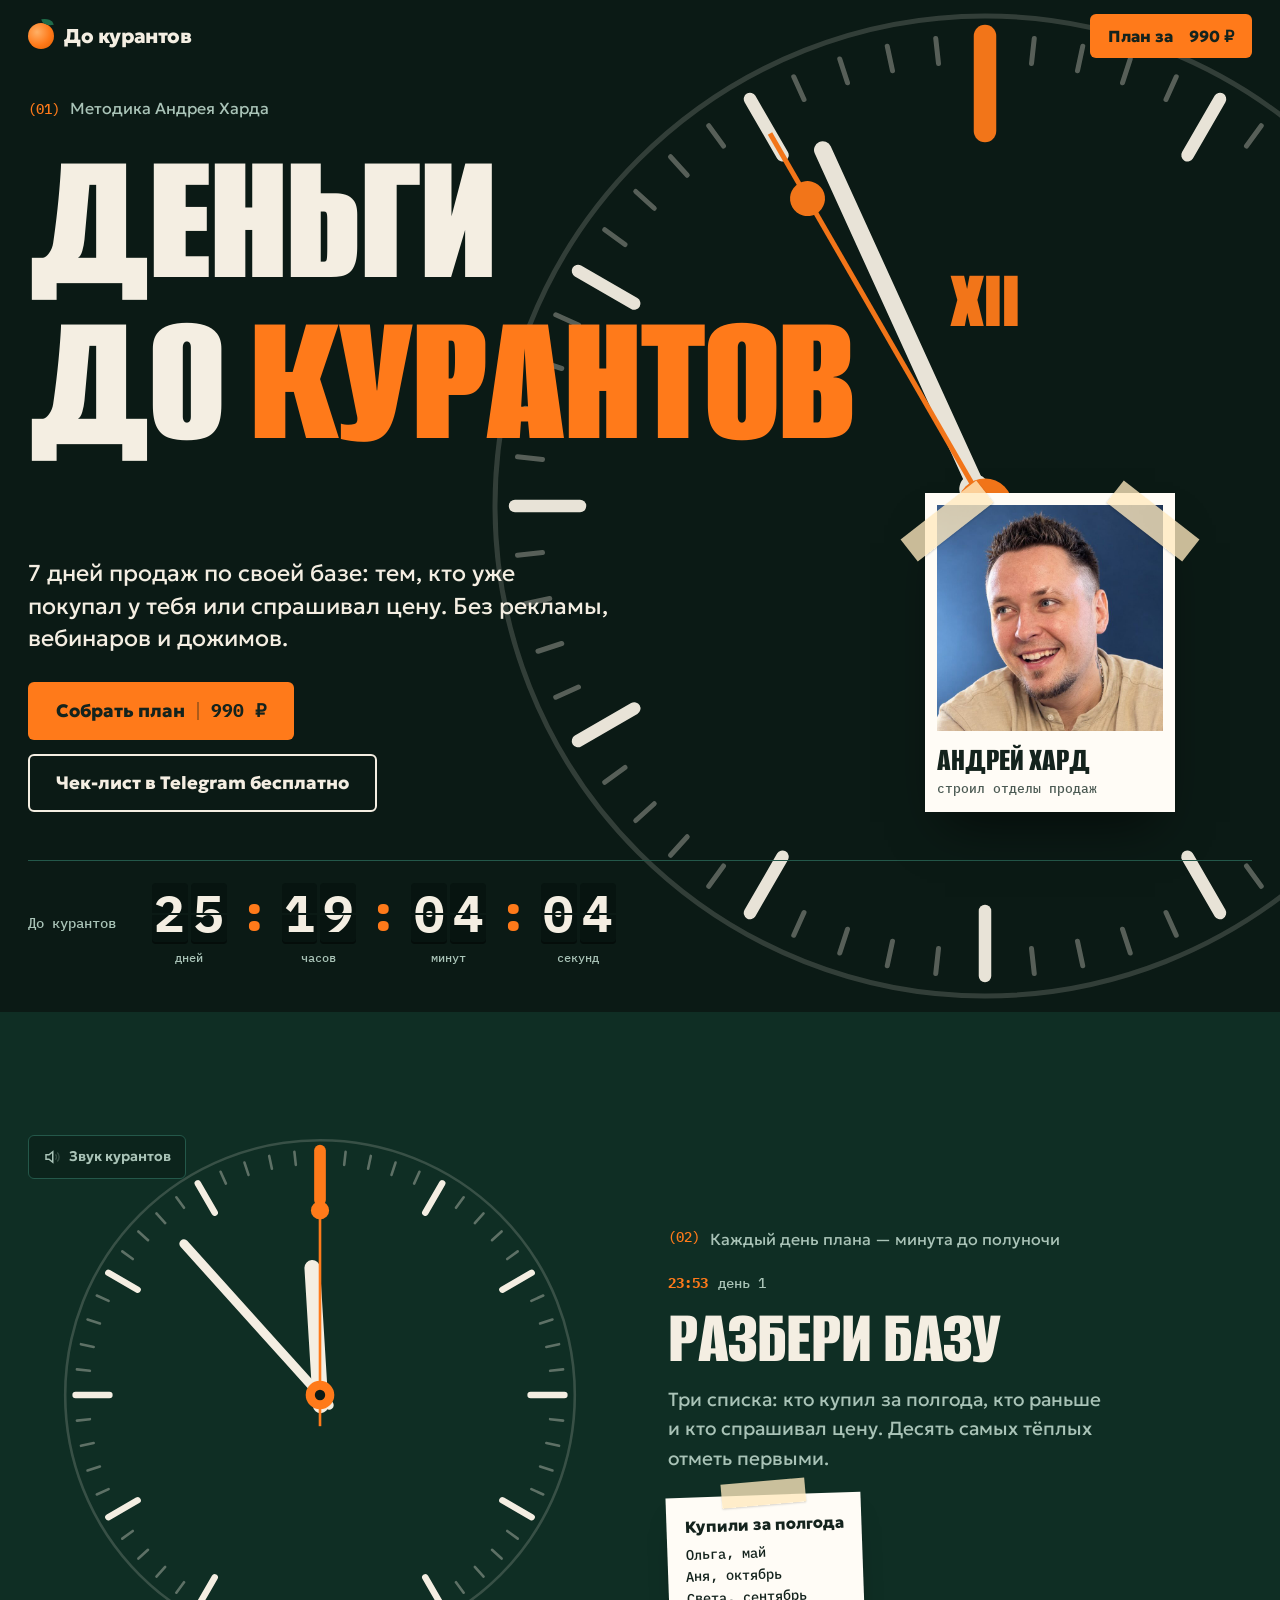
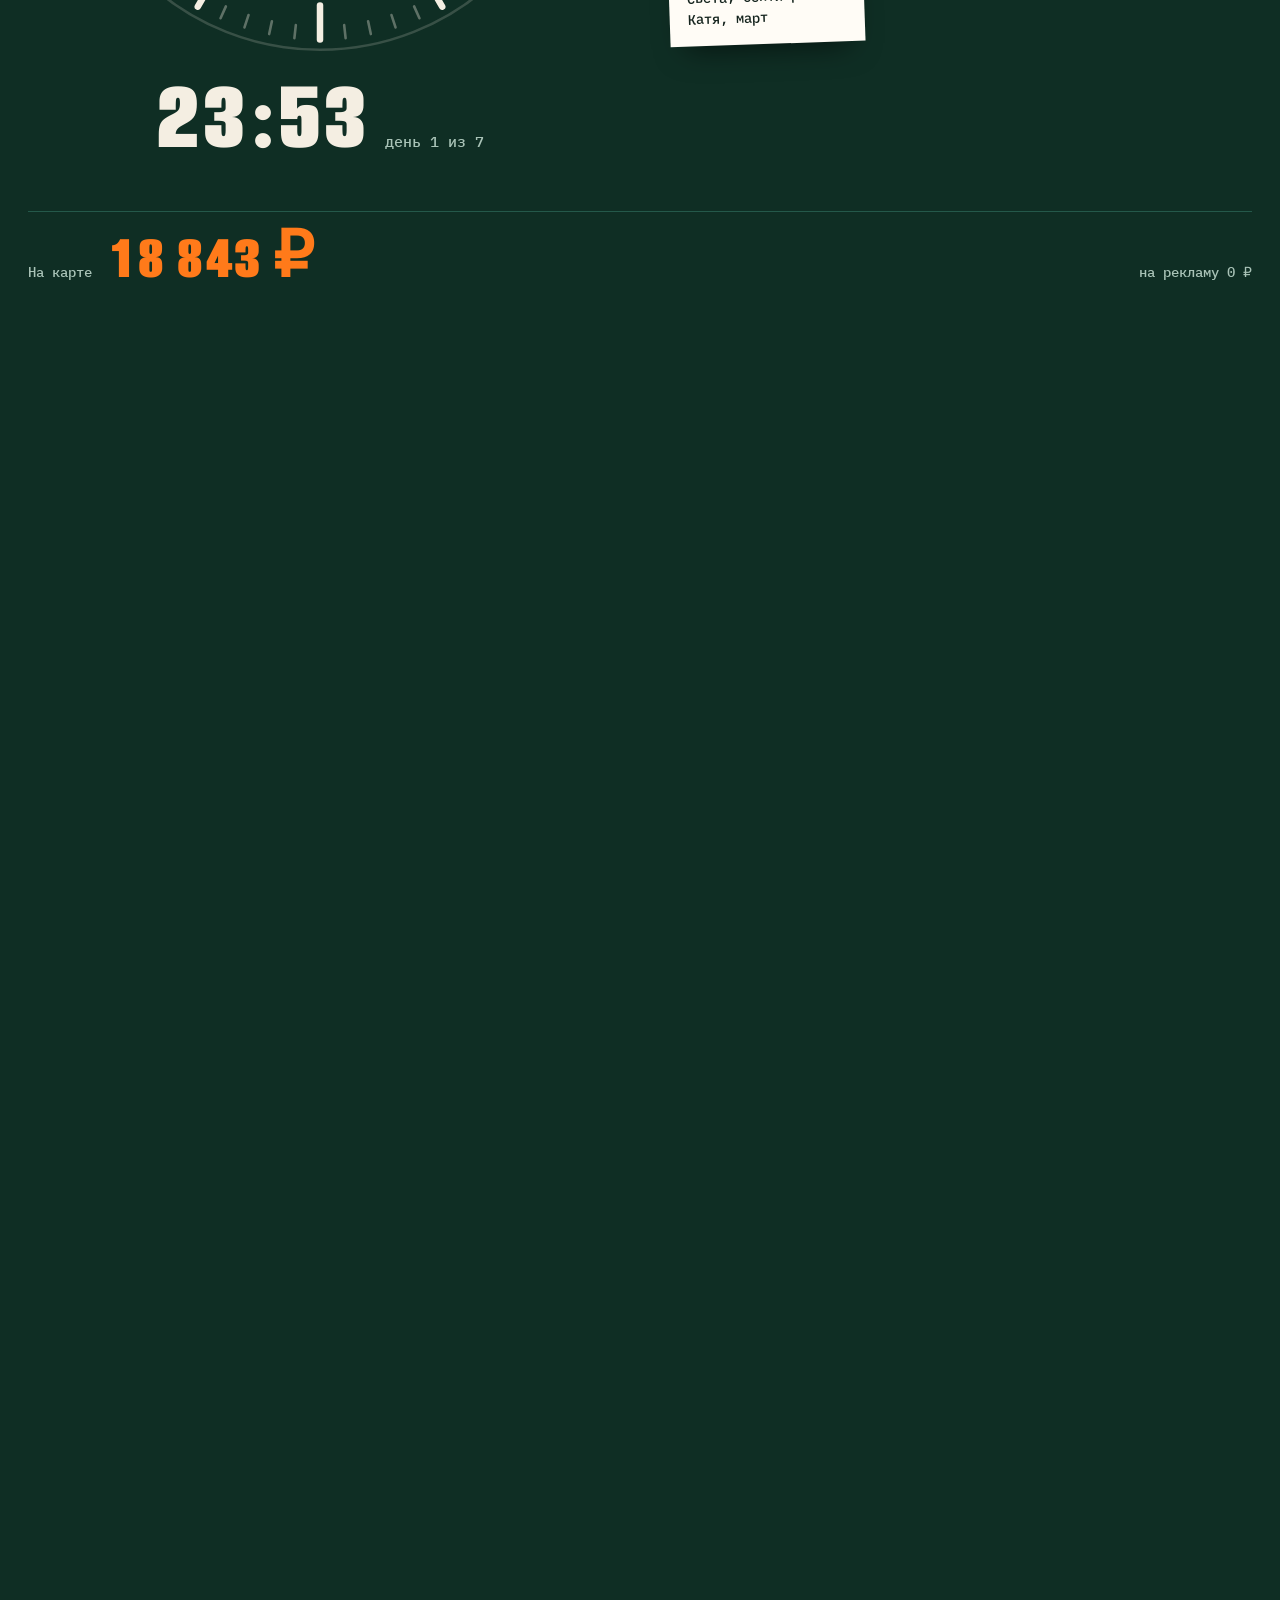
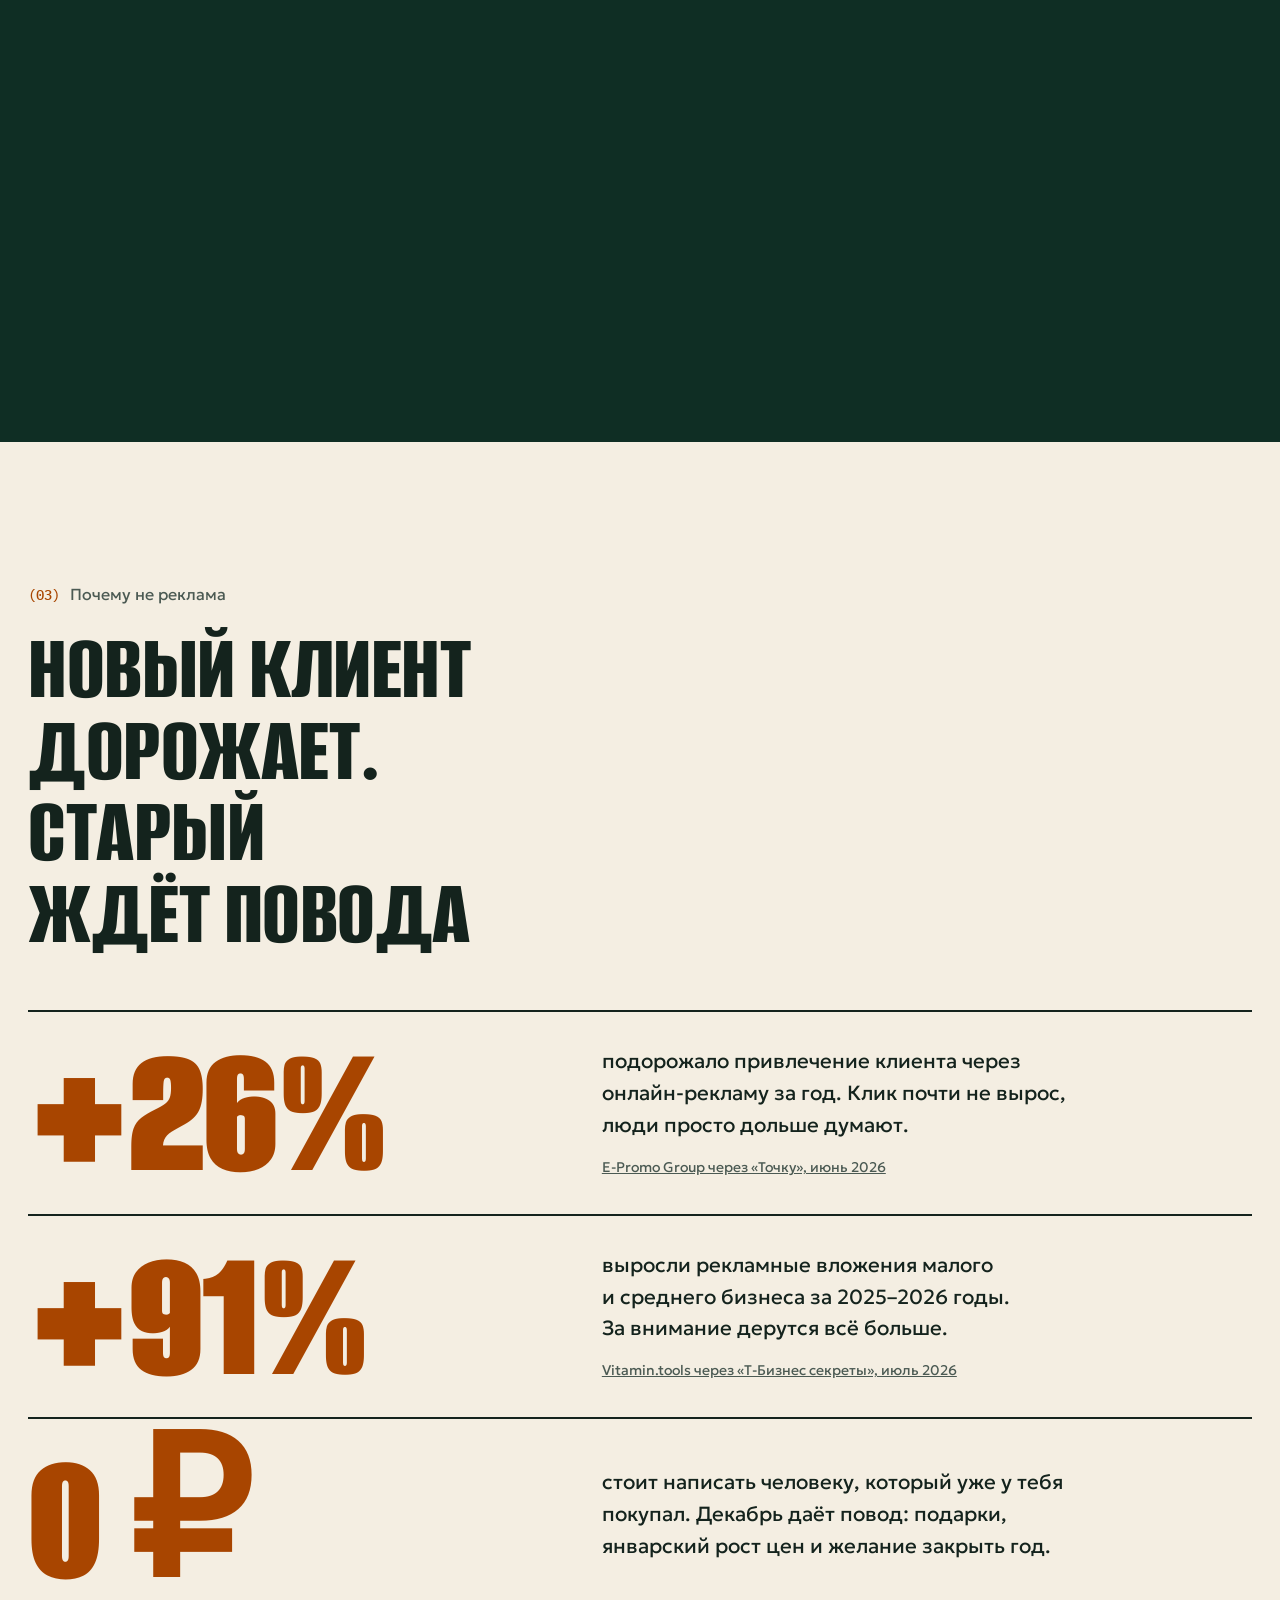
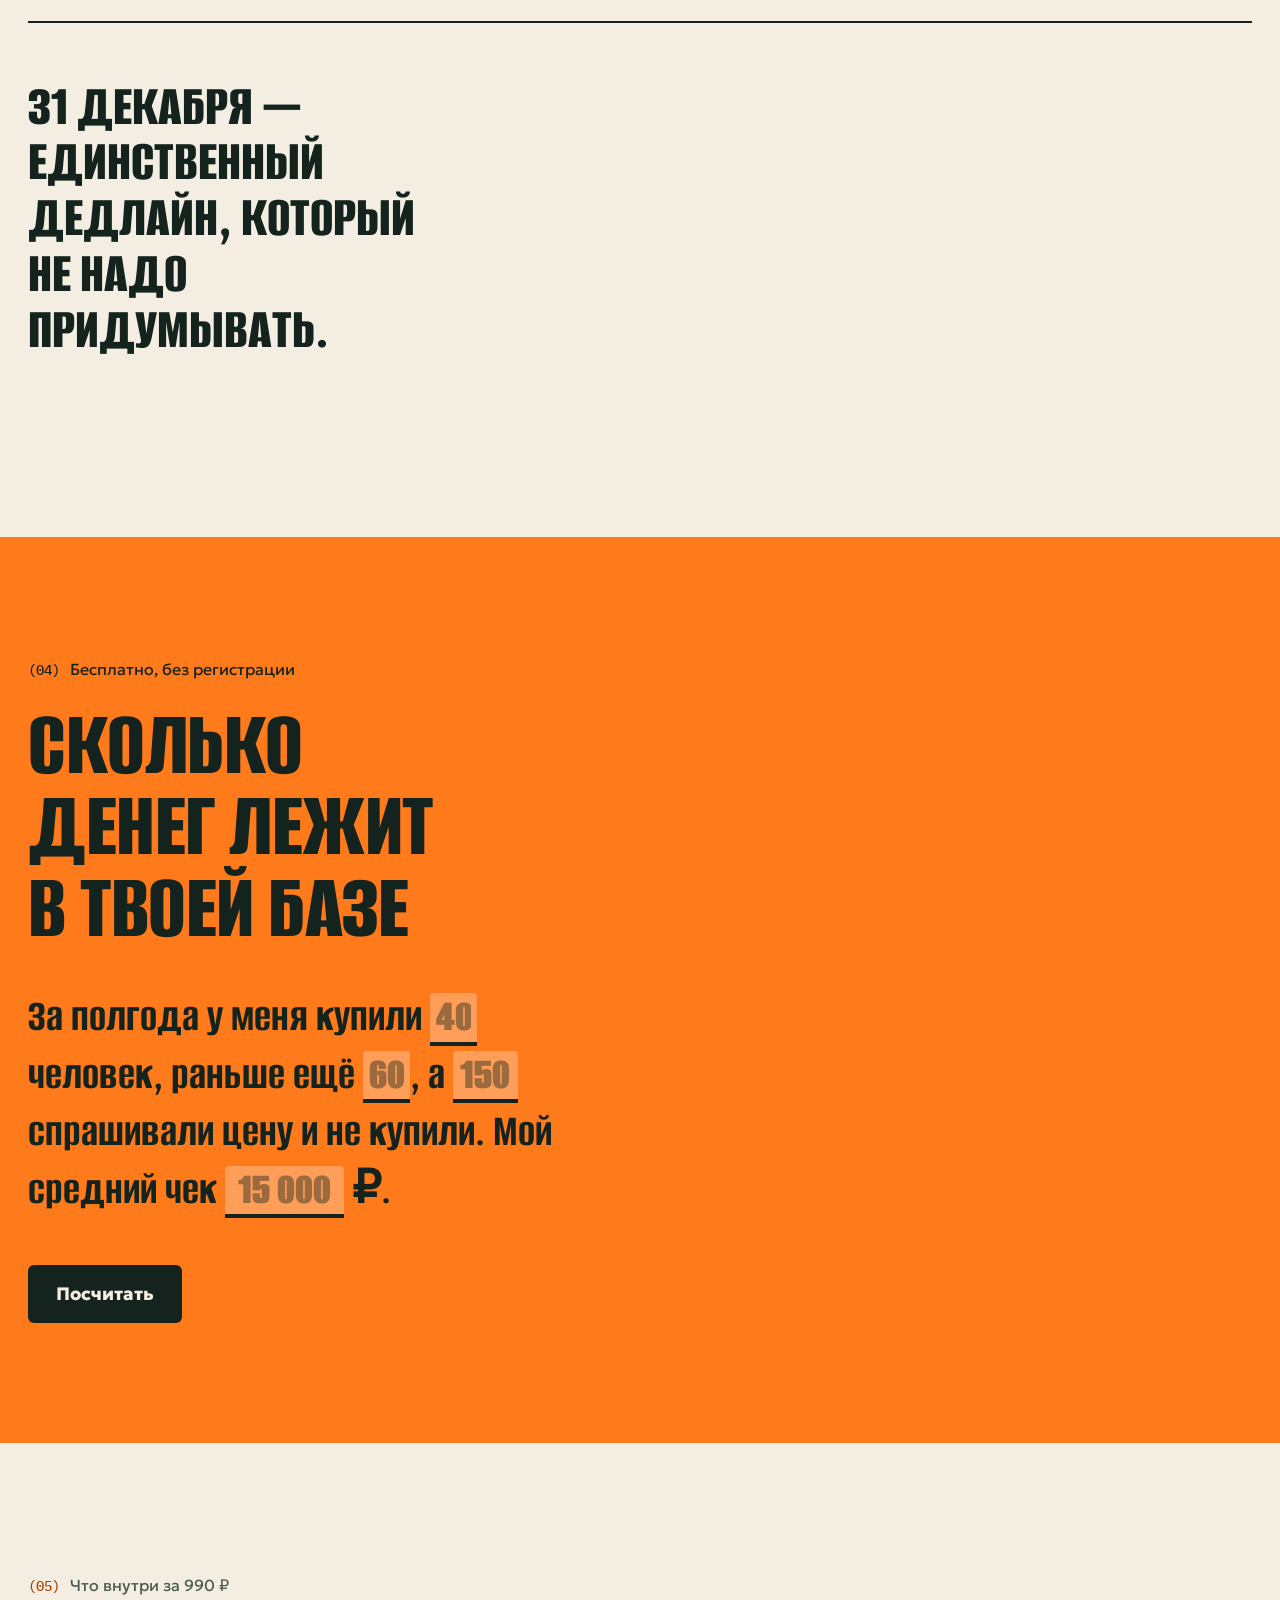
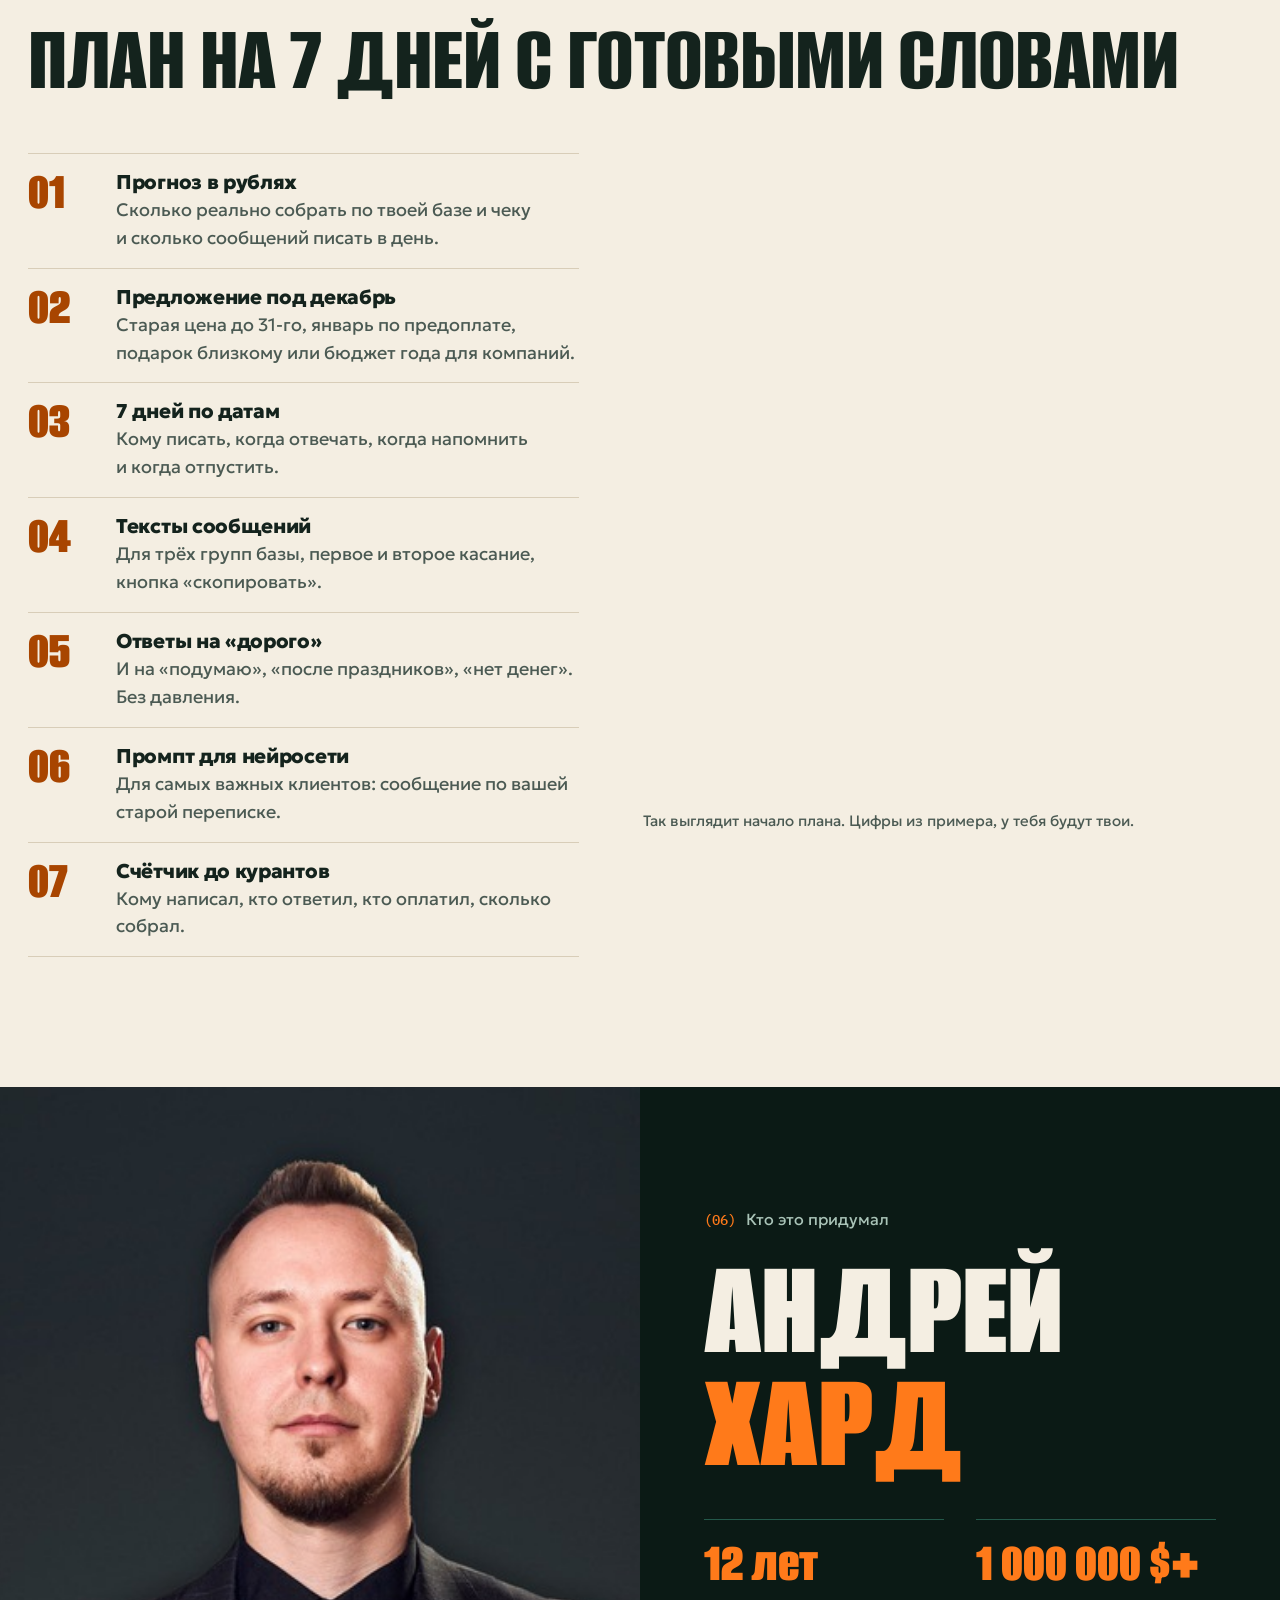
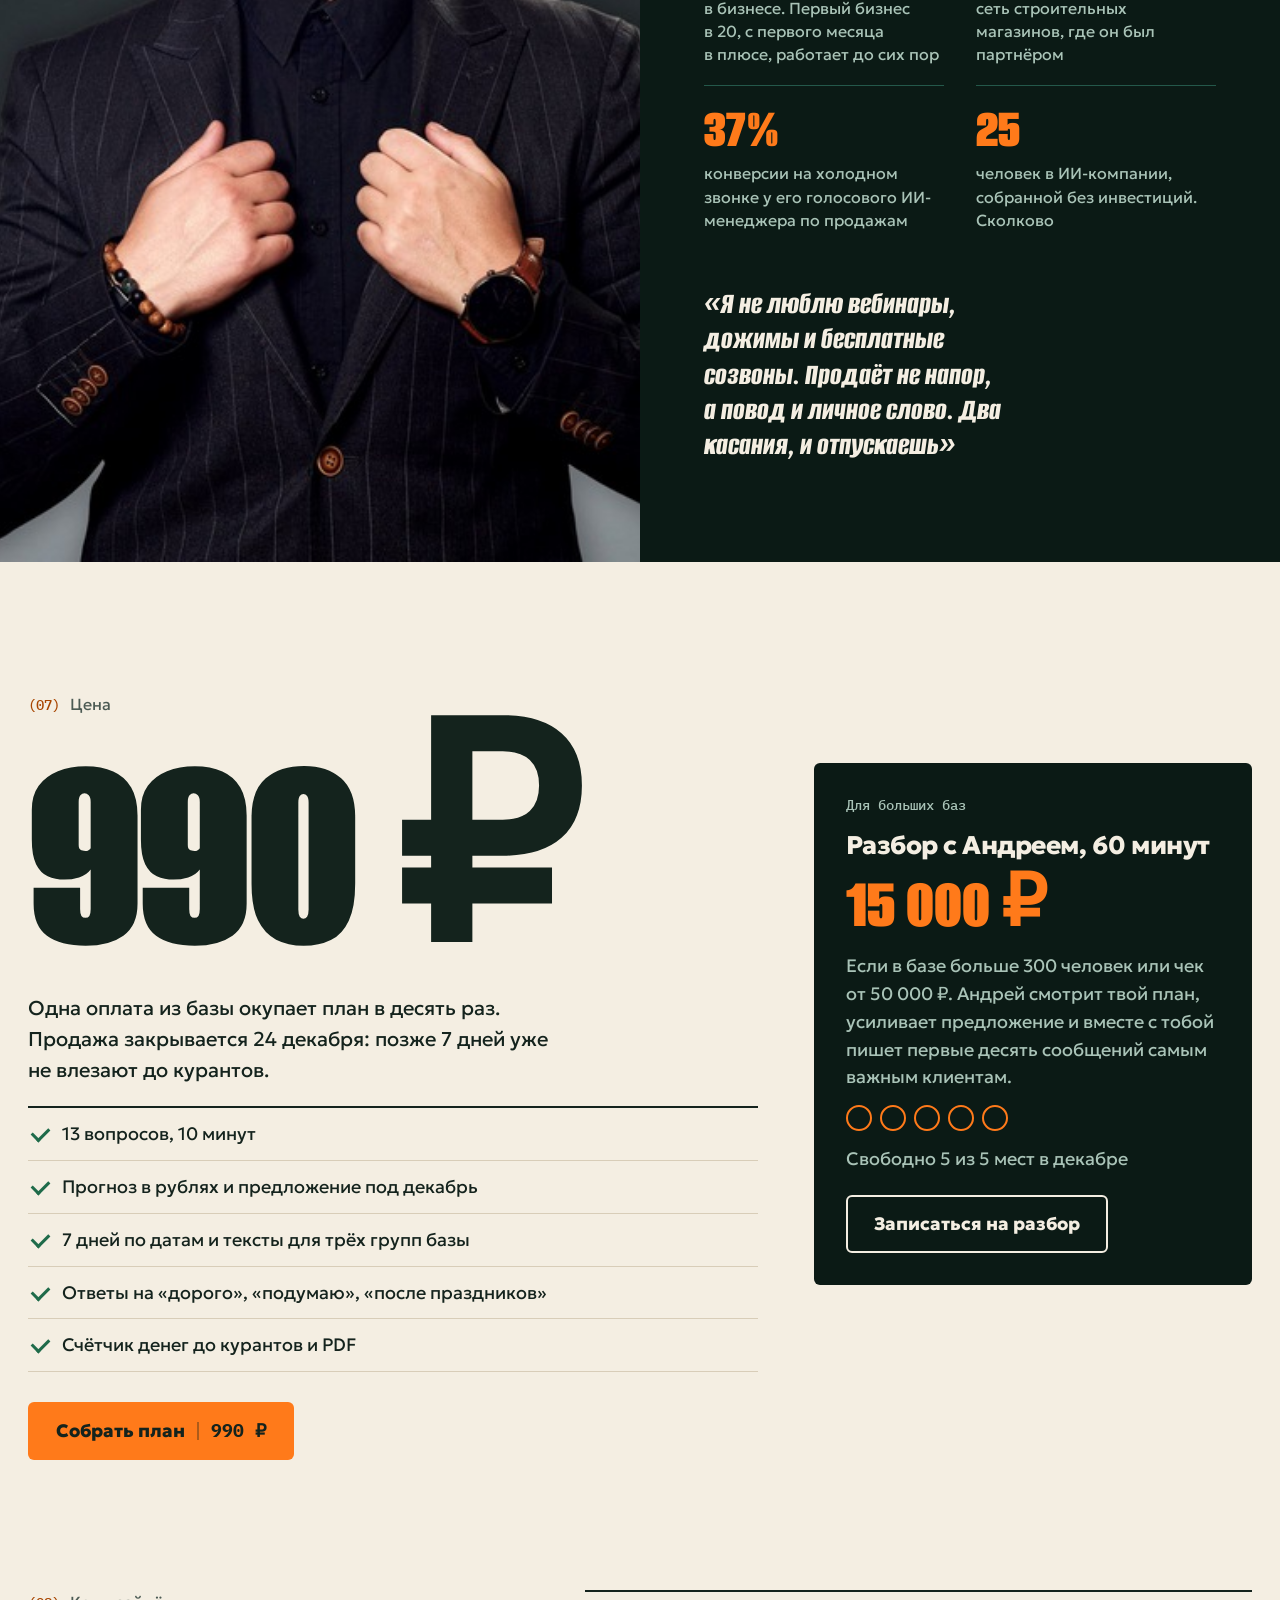
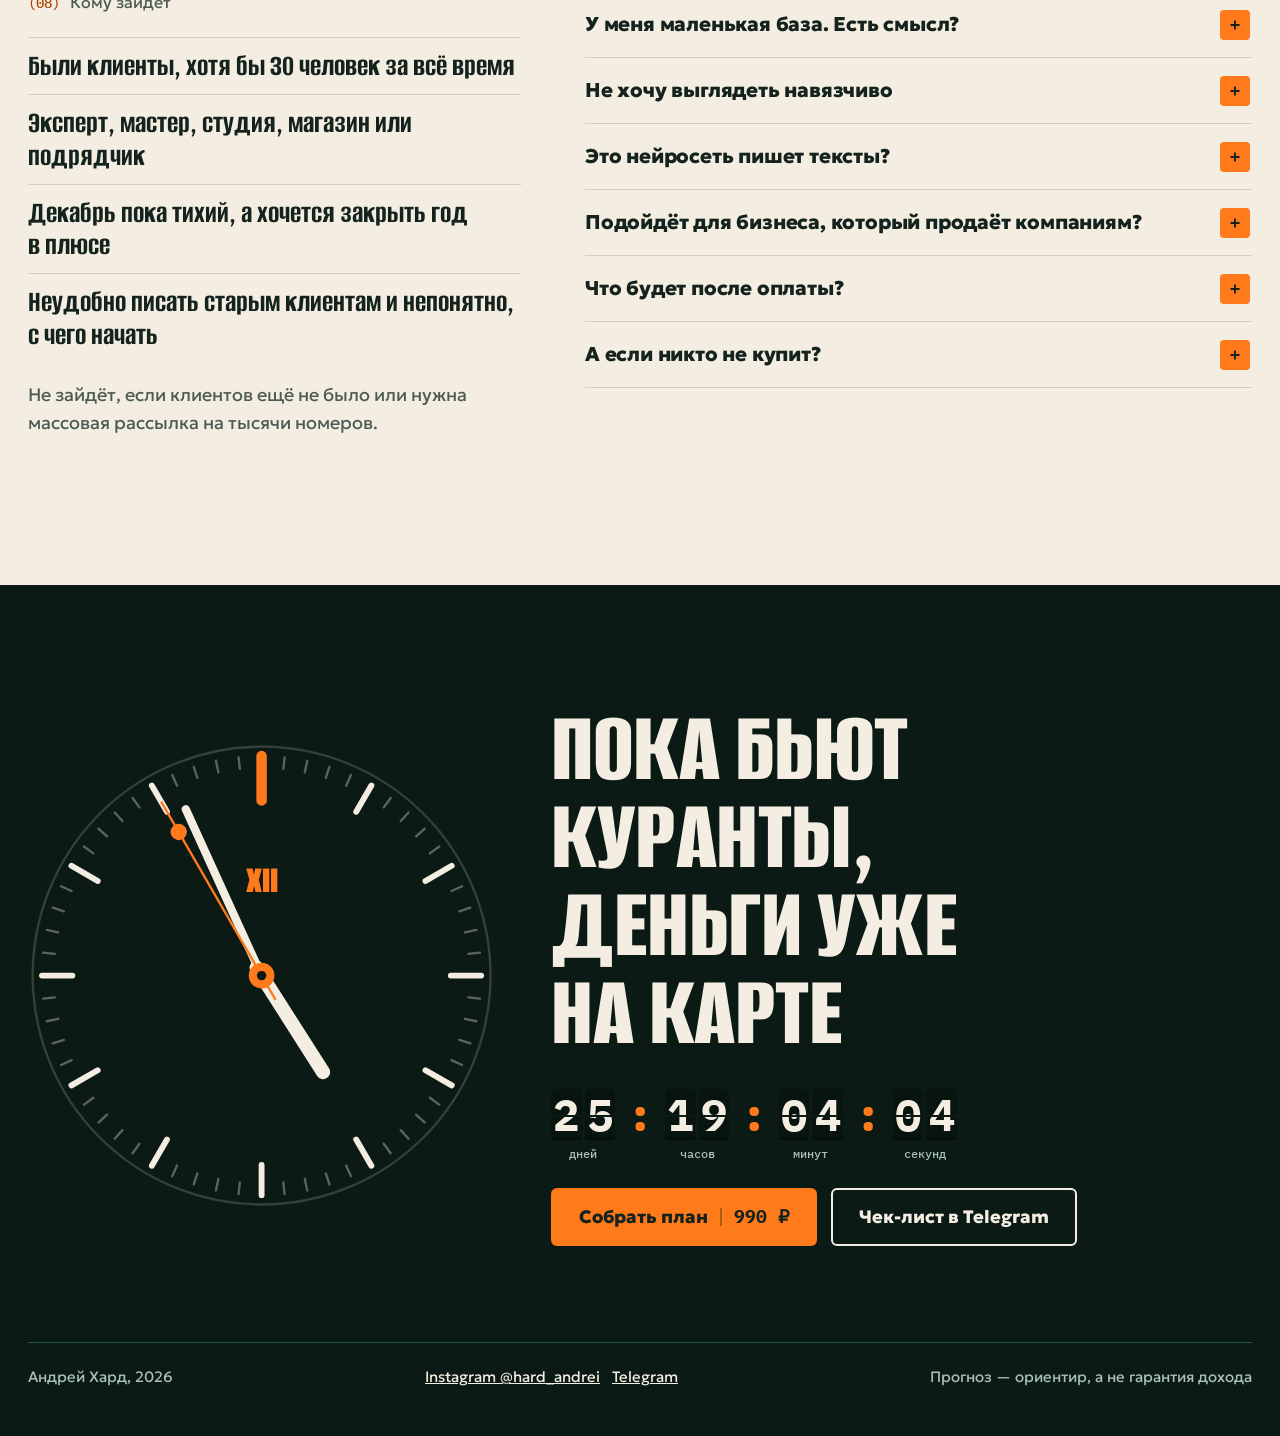
==== commit 29f04bf0: "Сцена с часами вдвое короче, фото Андрея в костюме, покупка и чек-лист через бота Co-Authored-By: Cl" ====
--- a/index.html
+++ b/index.html
@@ -48,7 +48,7 @@
         <p class="sub rise">7 дней продаж по своей базе: тем, кто уже покупал у тебя или спрашивал цену. Без рекламы, вебинаров и дожимов.</p>
         <div class="ctas rise">
           <a class="btn btn-main js-buy" href="#pricing">Собрать план <span class="price" data-cfg="price">990 ₽</span></a>
-          <a class="btn btn-ghost" href="#calc">Посчитать базу бесплатно</a>
+          <a class="btn btn-ghost js-bot" href="https://t.me/dengi_do_kurantov_bot?start=site_hero">Чек-лист в Telegram бесплатно</a>
         </div>
       </div>
       <figure class="polaroid rise" aria-label="Андрей Хард">
@@ -156,7 +156,7 @@
 <!-- ============ Андрей ============ -->
 <section class="who" id="who">
   <figure class="who-photo">
-    <img src="img/andrey-terrace.jpg" alt="Андрей Хард на террасе в Дананге" width="720" height="900" loading="lazy">
+    <img src="img/andrey-suit.jpg" alt="Андрей Хард в костюме" width="640" height="640" loading="lazy">
   </figure>
   <div class="who-in">
     <p class="kicker rise"><span class="mono">(06)</span> Кто это придумал</p>
@@ -234,7 +234,7 @@
       <div id="finalBoard" class="rise"></div>
       <div class="ctas rise">
         <a class="btn btn-main js-buy" href="#">Собрать план <span class="price" data-cfg="price">990 ₽</span></a>
-        <a class="btn btn-ghost" href="#calc">Сначала посчитать базу</a>
+        <a class="btn btn-ghost js-bot" href="https://t.me/dengi_do_kurantov_bot?start=site_final">Чек-лист в Telegram</a>
       </div>
     </div>
   </div>
--- a/css/style.css
+++ b/css/style.css
@@ -117,7 +117,7 @@
 .board.small { font-size: clamp(26px, 3.4vw, 44px); }
 
 /* ================= Сюжет: 7 минут до полуночи ================= */
-.story { position: relative; height: 900vh; background: var(--pine); color: var(--on-pine); }
+.story { position: relative; height: 470vh; background: var(--pine); color: var(--on-pine); }
 .story .stage { position: sticky; top: 0; height: 100svh; overflow: hidden; display: grid; grid-template-rows: 1fr auto; padding-top: 72px; }
 .story .stage::before { content: "";  position: absolute; inset: 0; background: #040B08; opacity: var(--k, 0); pointer-events: none; will-change: opacity; }
 .stars { position: absolute; inset: 0; opacity: var(--k, 0); pointer-events: none; will-change: opacity;
@@ -213,7 +213,7 @@
 /* ================= Андрей ================= */
 .who { display: grid; grid-template-columns: minmax(0, 1fr) minmax(0, 1fr); background: var(--night); color: var(--on-pine); min-height: 100svh; }
 .who-photo { margin: 0; position: relative; overflow: hidden; }
-.who-photo img { width: 100%; height: 100%; object-fit: cover; object-position: 40% 25%; filter: grayscale(1) contrast(1.12) brightness(.95); }
+.who-photo img { width: 100%; height: 100%; object-fit: cover; object-position: 50% 20%; }
 .who-in { padding: 120px clamp(24px, 5vw, 80px) 100px; }
 .who-name { font: 900 clamp(96px, 11vw, 190px)/.8 var(--display); text-transform: uppercase; margin-bottom: 40px; }
 .who-name em { font-style: normal; color: var(--mand); display: block; }
@@ -278,7 +278,7 @@
   .who-photo { height: 70svh; }
   .final-dial { max-width: 360px; }
   /* сюжет на телефоне: часы сверху, глава снизу */
-  .story { height: 800vh; }
+  .story { height: 430vh; }
   .story .stage { padding-top: 64px; }
   .story-grid { grid-template-columns: 1fr; grid-template-rows: auto 1fr; gap: 14px; align-items: start; padding-top: 12px; }
   .story-clock { grid-template-columns: auto 1fr; justify-items: start; align-items: center; gap: 8px 14px; }
@@ -324,3 +324,5 @@
 }
 @media (prefers-reduced-motion: reduce) { html:not(.motion) * { transition: none !important; animation: none !important; } }
 .btn-ink .price { border-left-color: rgba(244, 238, 226, .4); }
+.res-ctas { display: flex; flex-wrap: wrap; gap: 12px; }
+.calc .btn-ghost { color: var(--ink); }
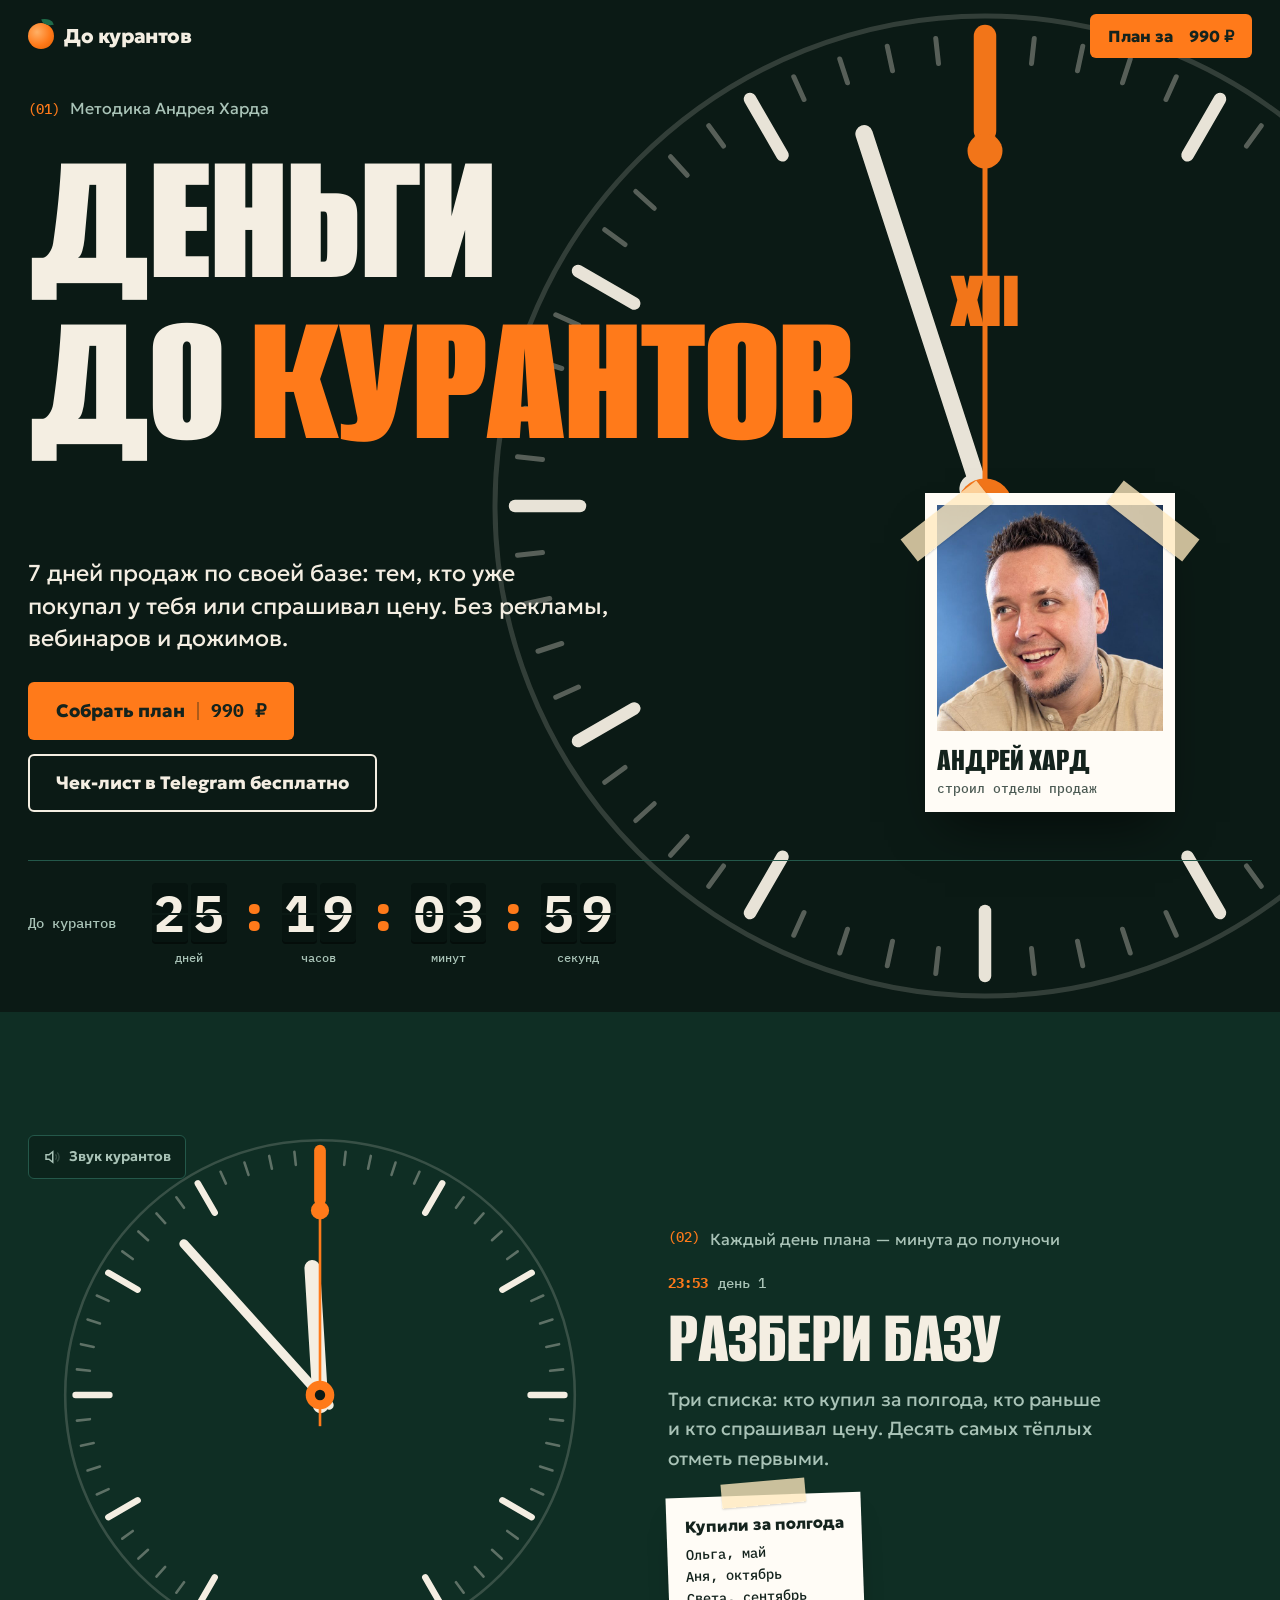
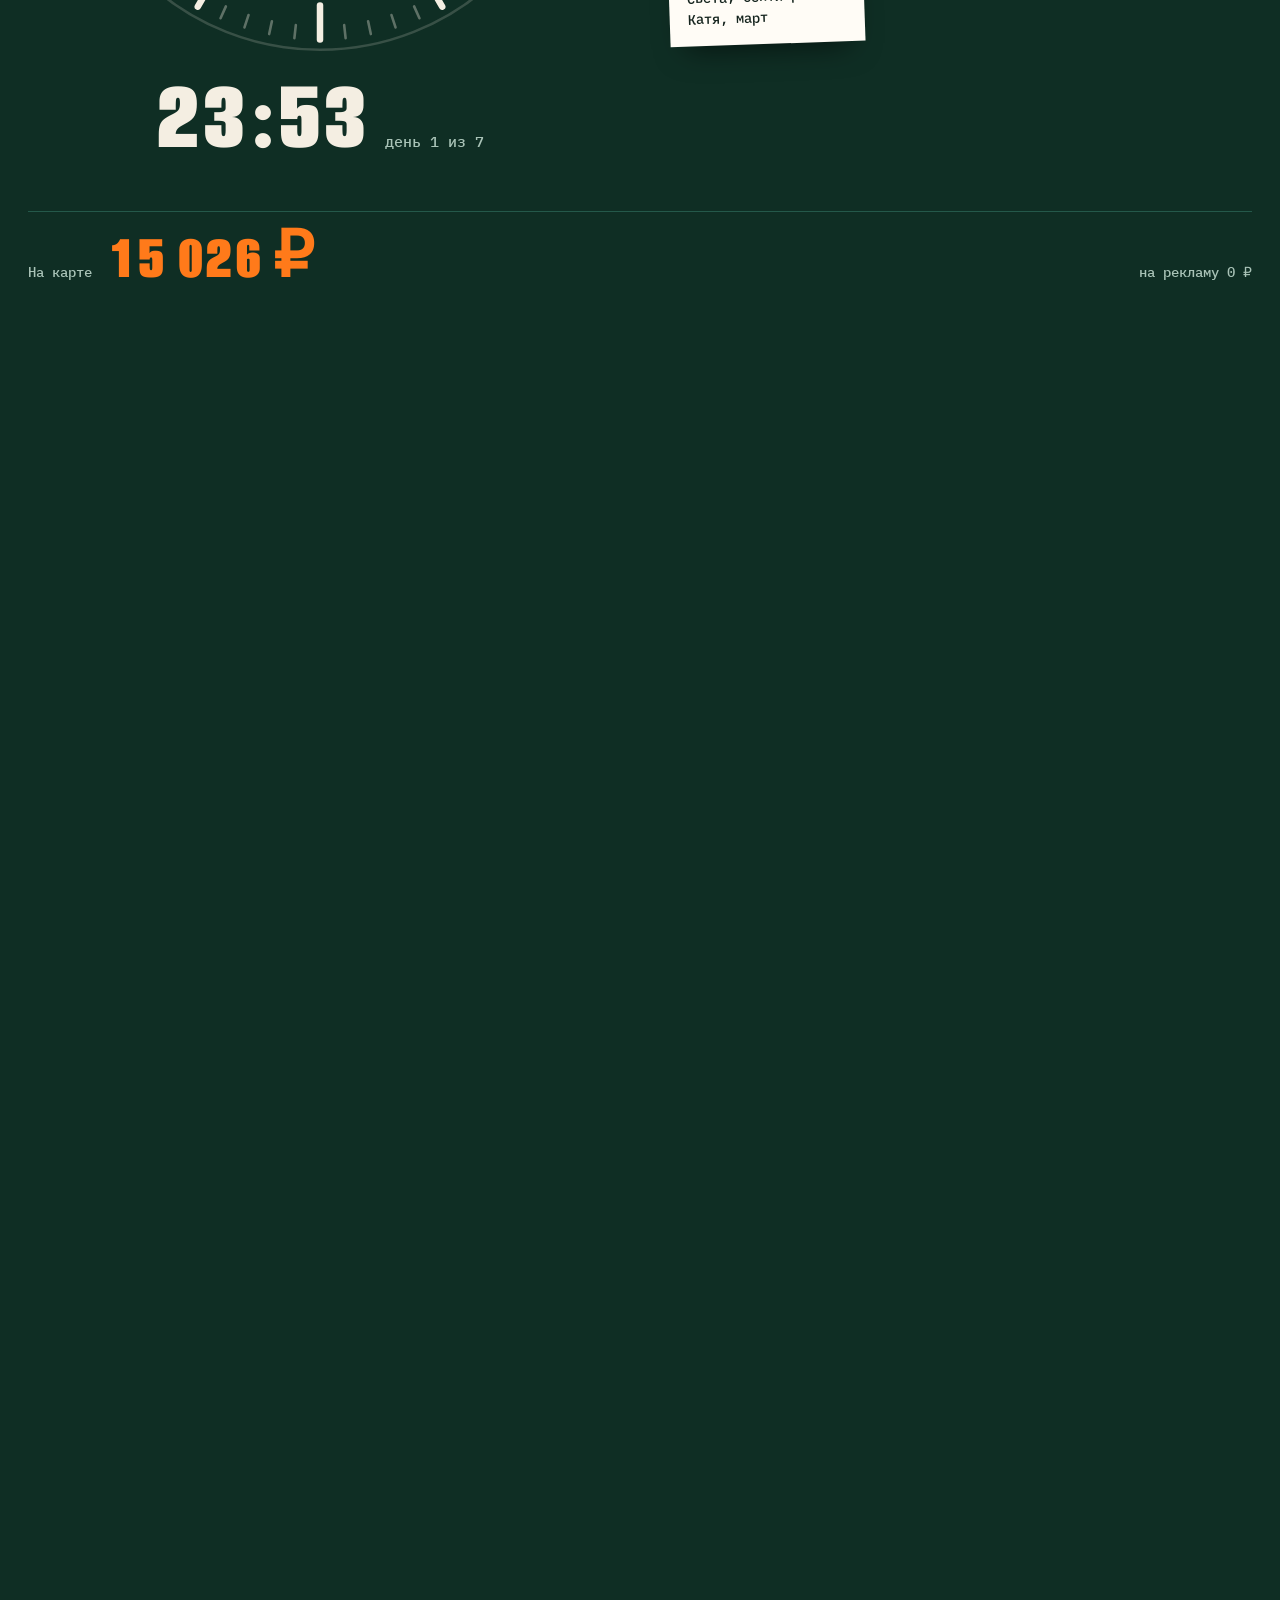
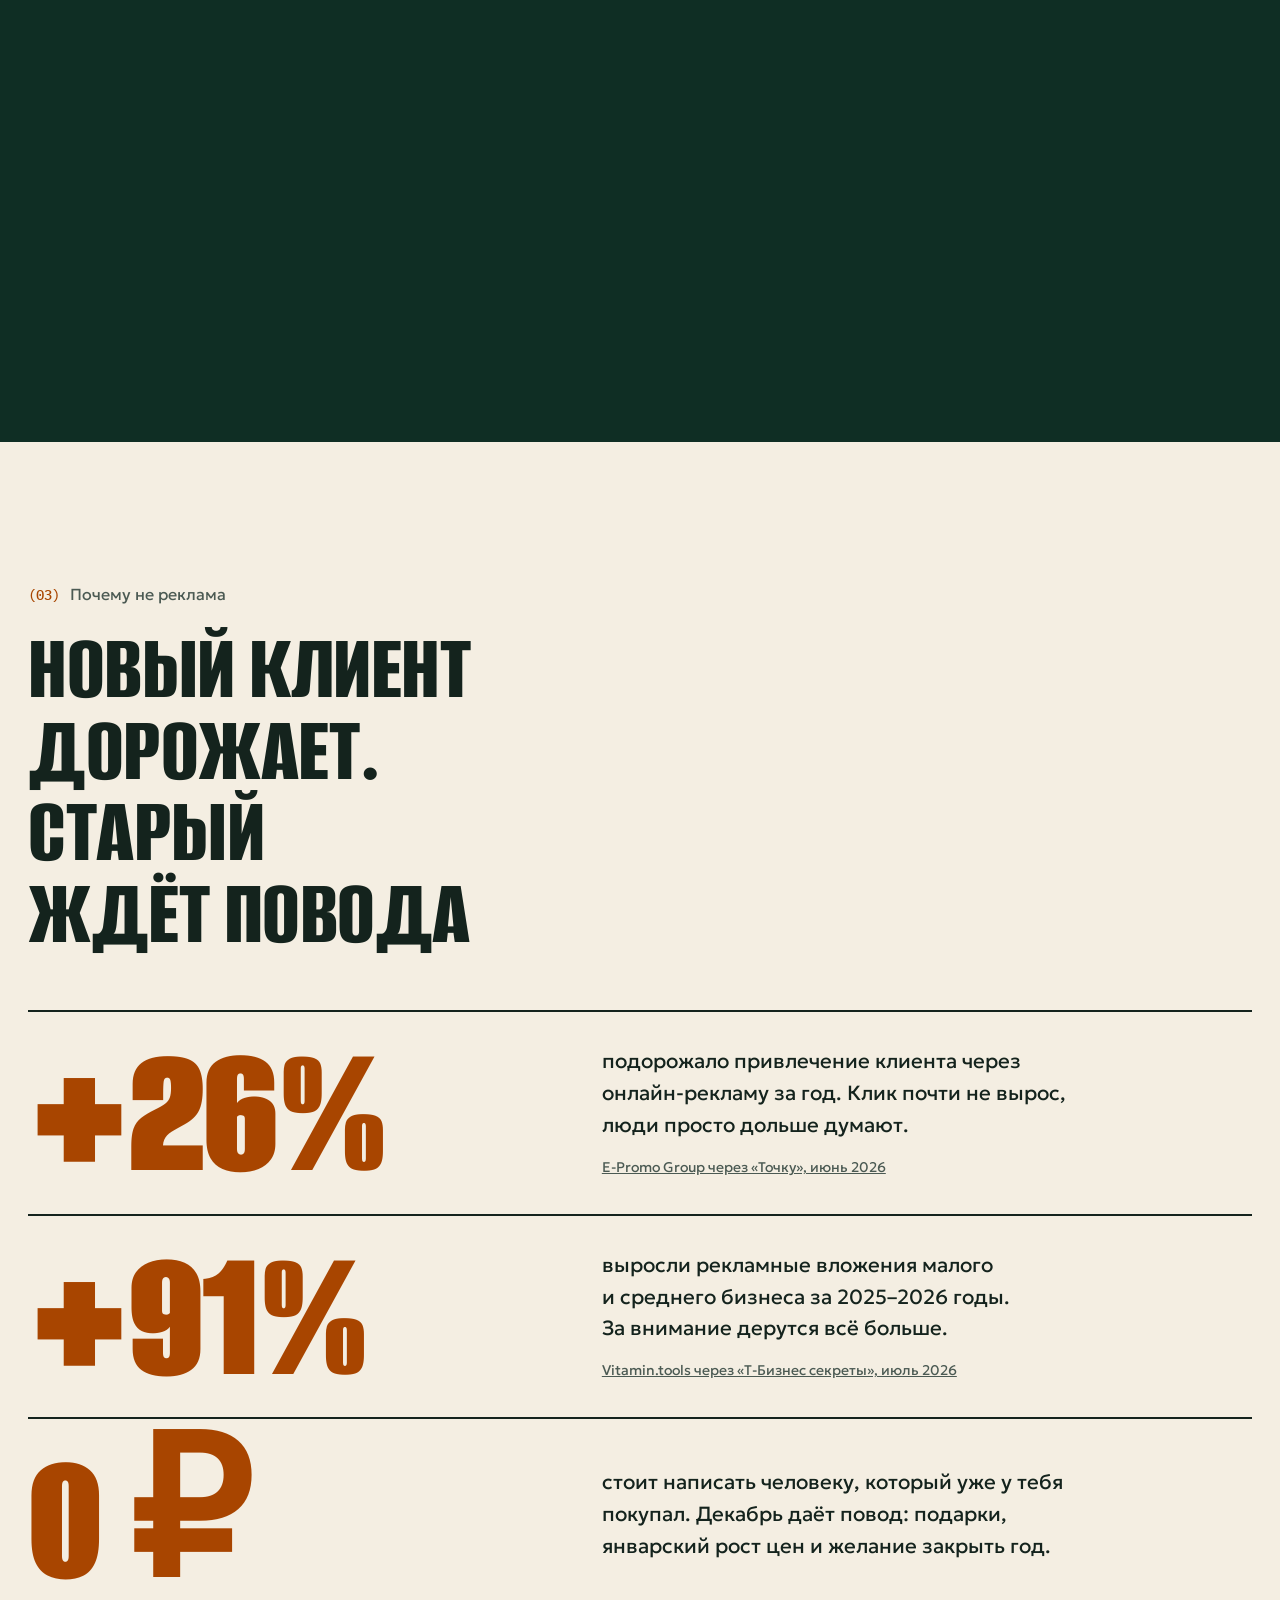
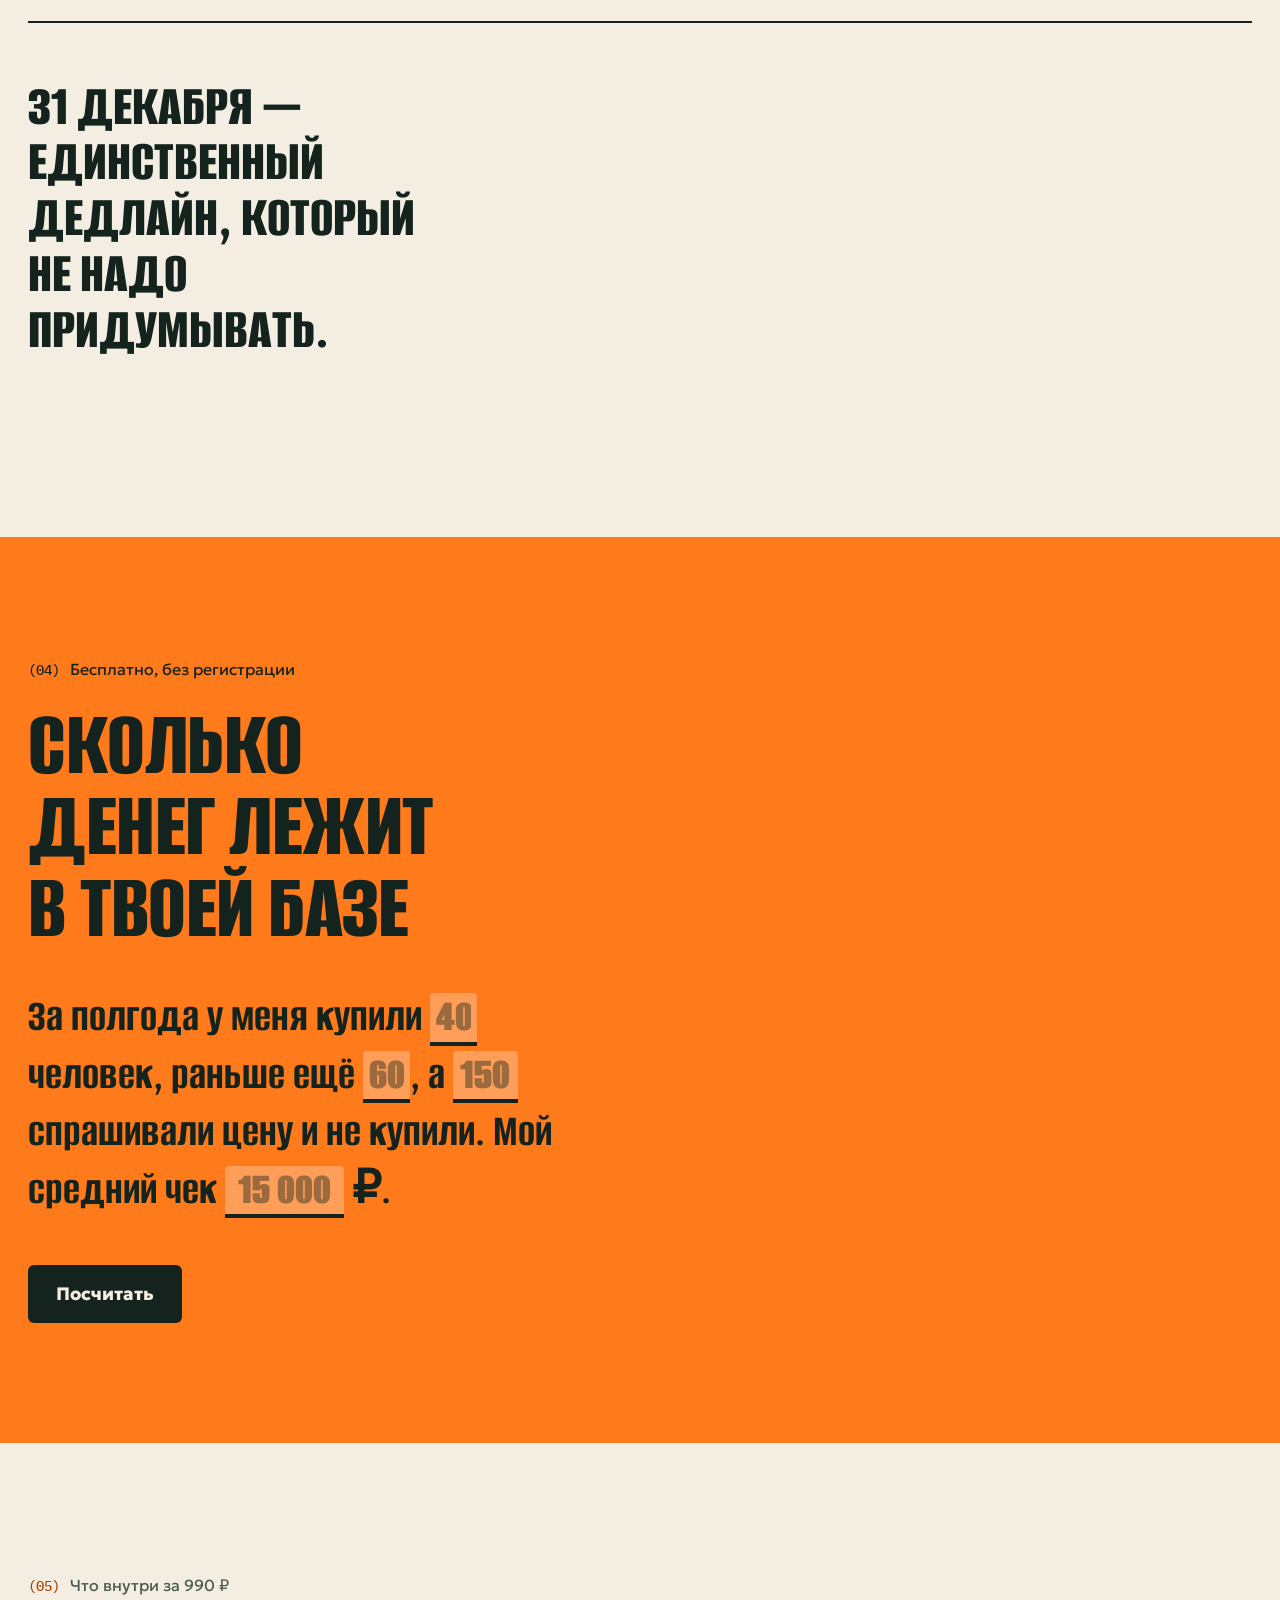
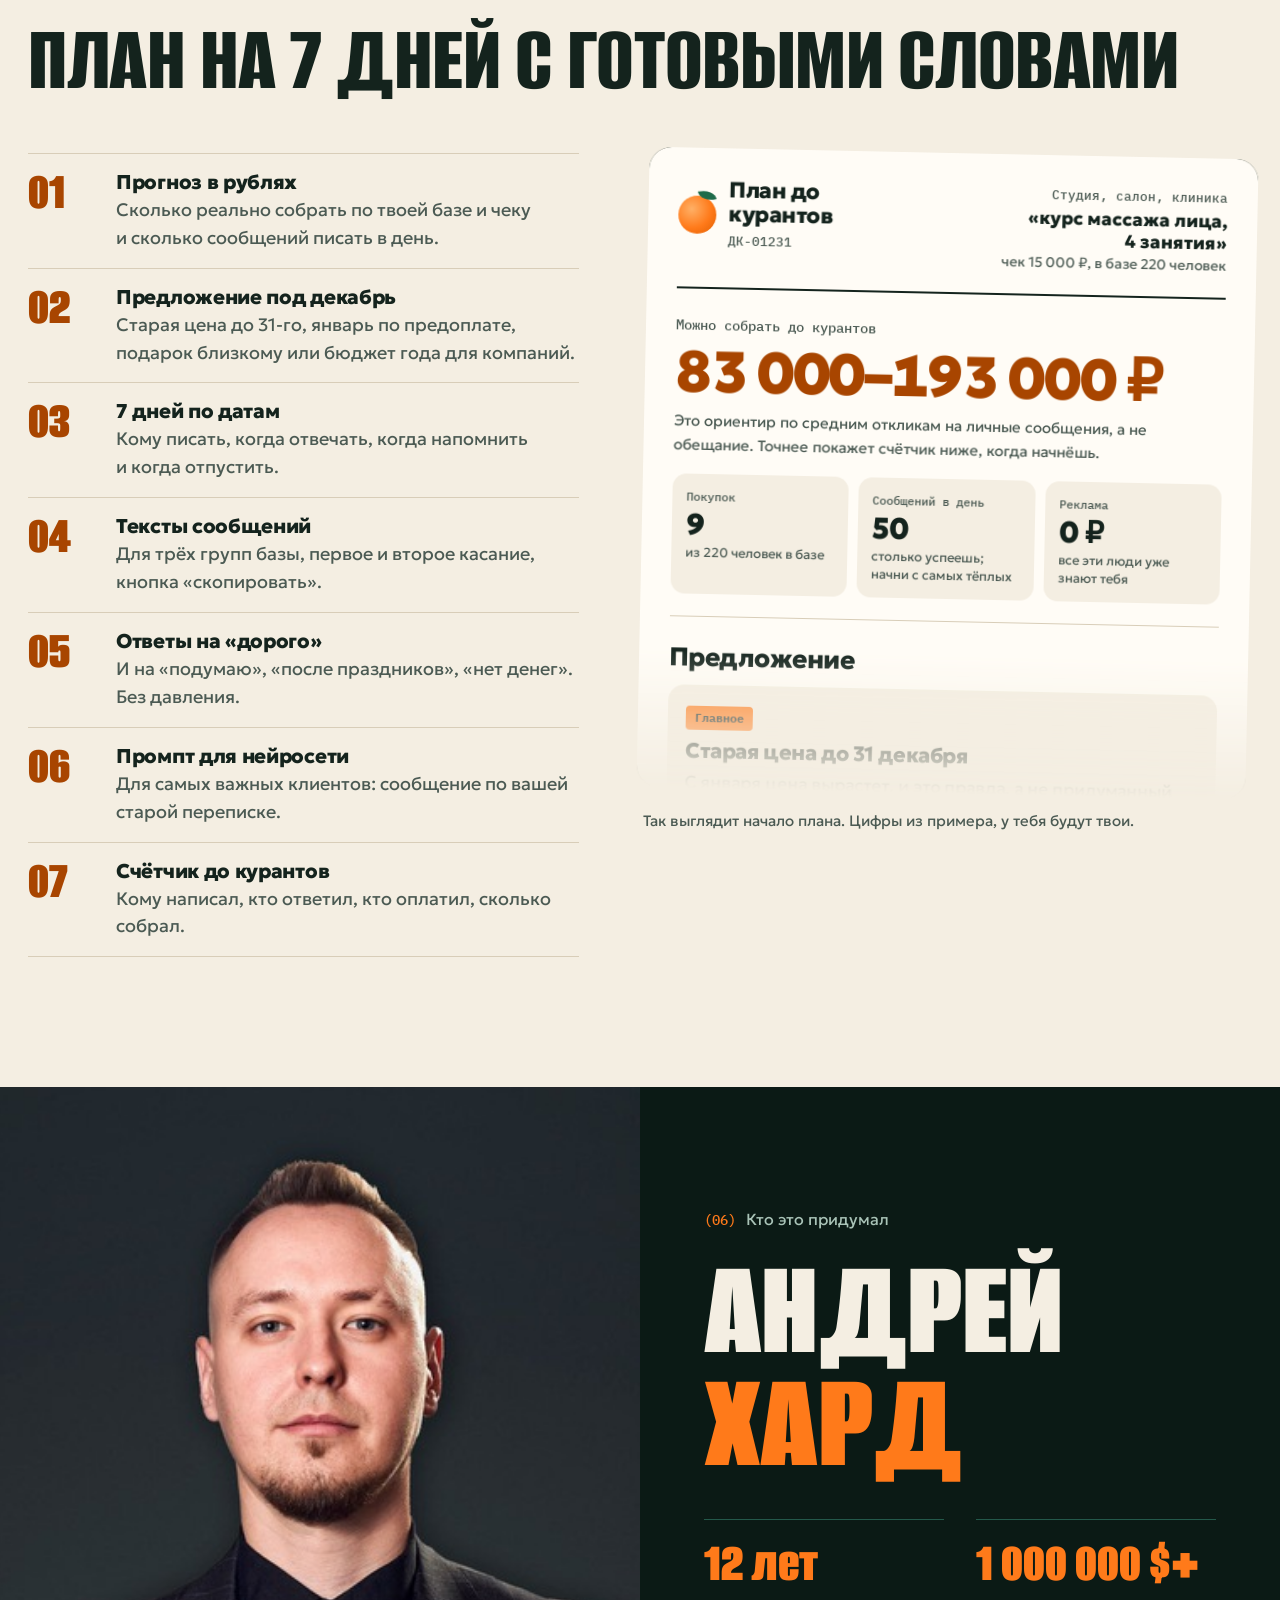
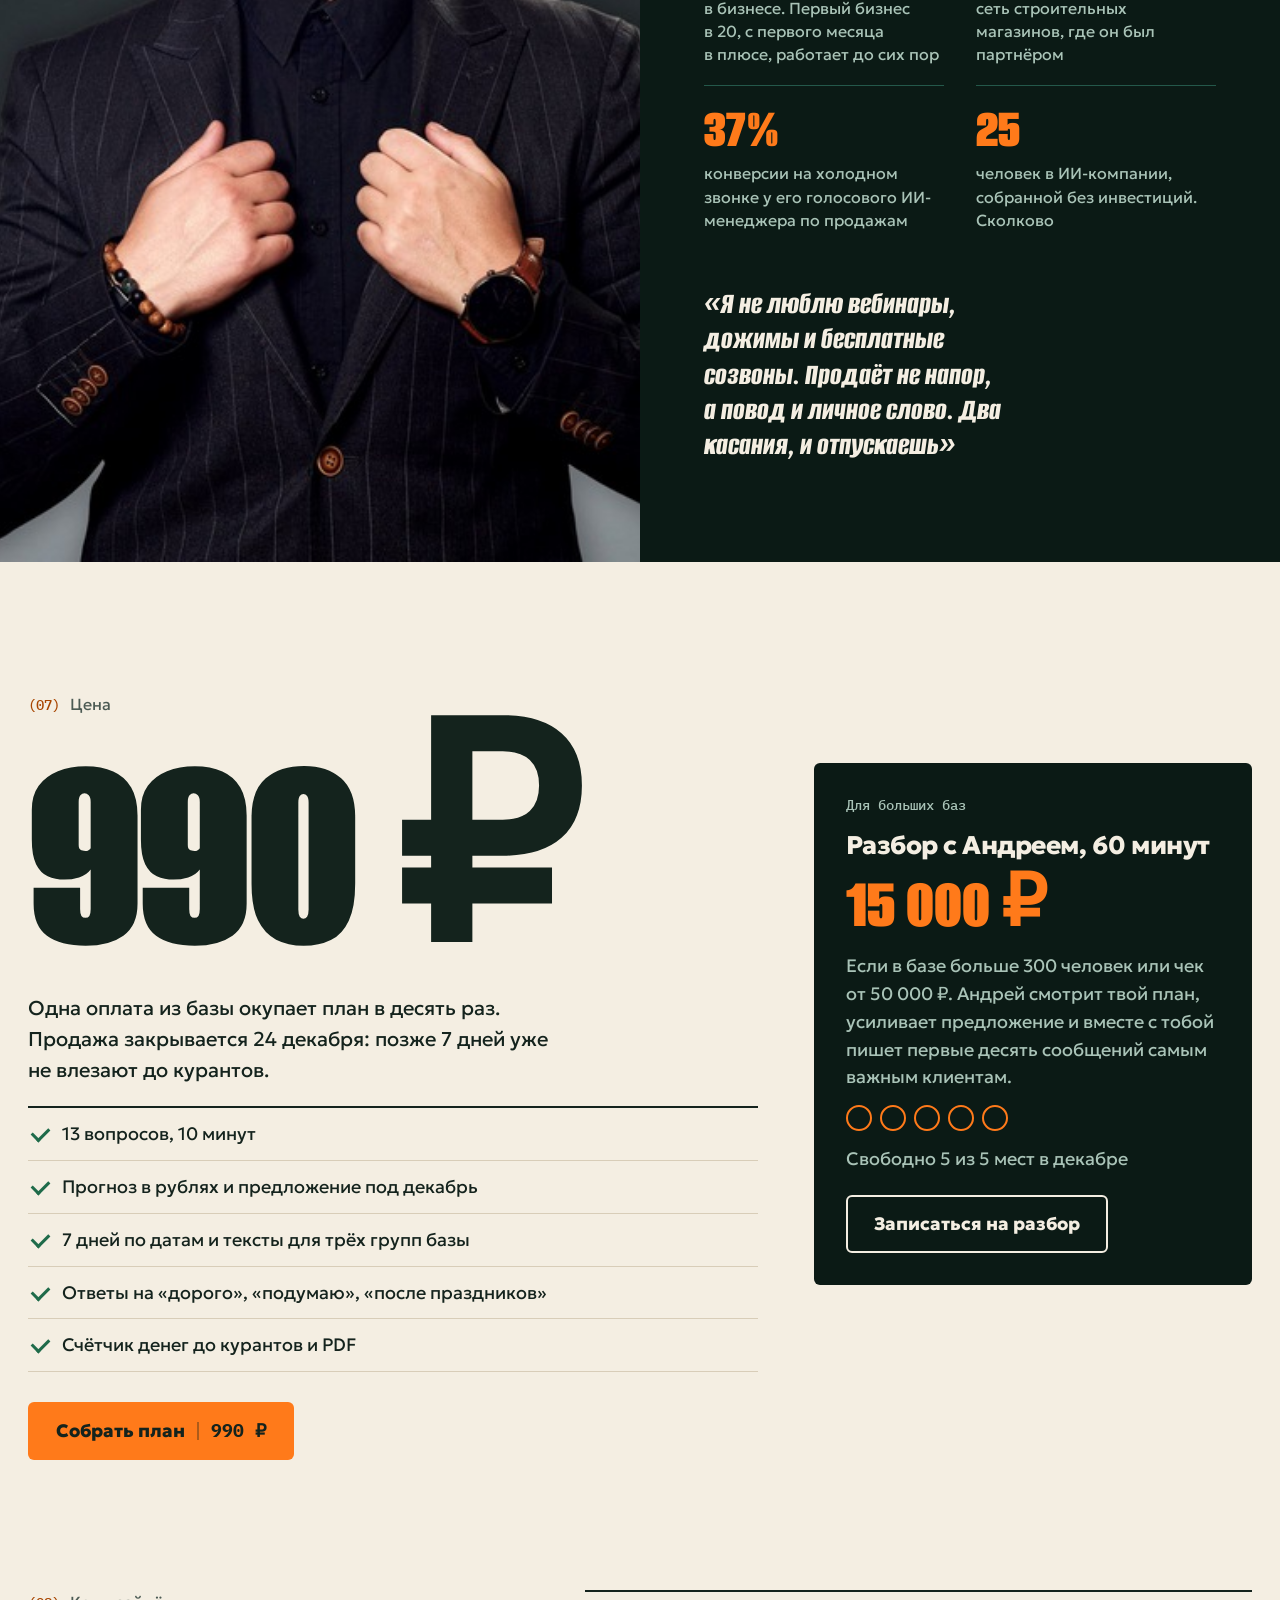
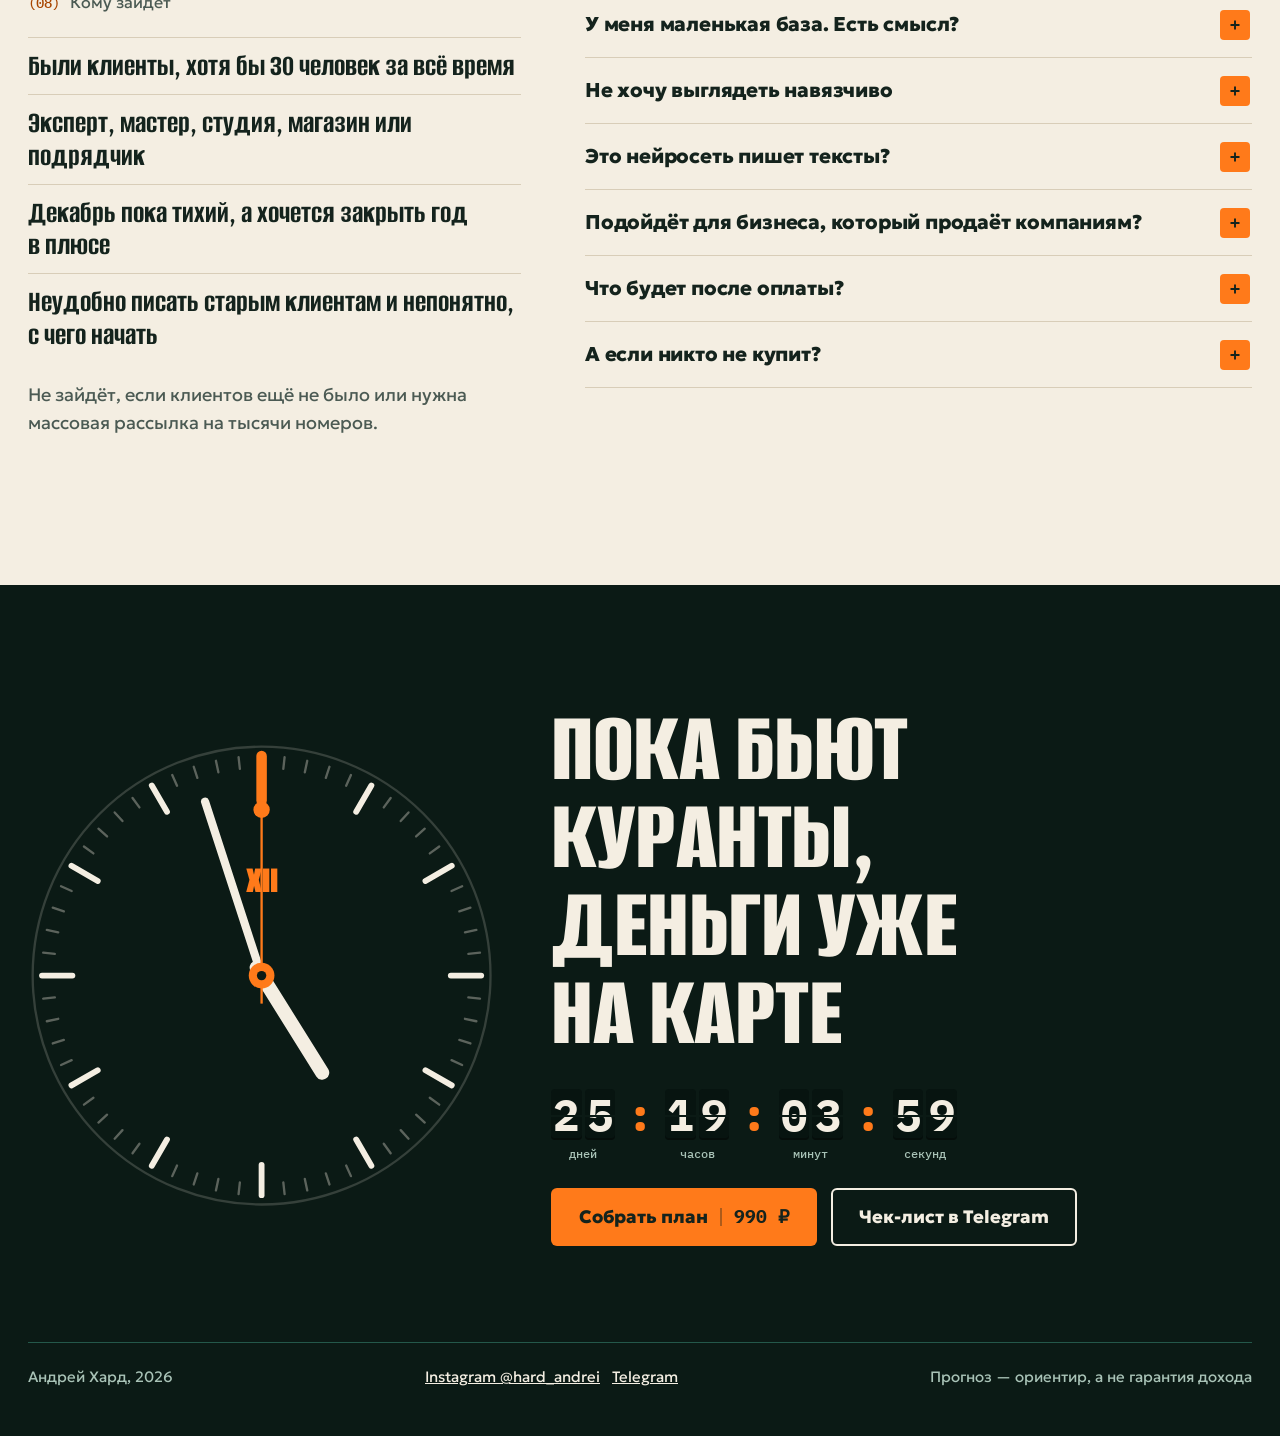
==== commit 799867e6: "Шестой день: второе касание только тем, кто отвечал Co-Authored-By: Claude Opus 5.5 <noreply@anthrop" ====
--- a/index.html
+++ b/index.html
@@ -86,7 +86,7 @@
           <div class="notes"><div class="note in"><span class="tape" aria-hidden="true"></span>Ой, как вовремя. Беру по старой цене<i>+15 000 ₽</i></div><div class="note in"><span class="tape" aria-hidden="true"></span>Хочу сертификат маме на Новый год<i>+15 000 ₽</i></div></div></article>
         <article class="ch" data-i="4"><span class="ch-t mono"><b>23:57</b> день 5</span><h2>Второе касание</h2><p>Тем, кто промолчал, одно короткое напоминание. Больше им не пишешь.</p>
           <div class="notes"><div class="note in"><span class="tape" aria-hidden="true"></span>Давай закреплю январь, оплачу сейчас<i>+15 000 ₽</i></div></div></article>
-        <article class="ch" data-i="5"><span class="ch-t mono"><b>23:58</b> день 6</span><h2>Второе касание остальным</h2><p>То же для давних клиентов и тех, кто спрашивал. После этого база отдыхает.</p>
+        <article class="ch" data-i="5"><span class="ch-t mono"><b>23:58</b> день 6</span><h2>Второе касание остальным</h2><p>Тем, кто покупал давно, одно напоминание. Тем, кто спрашивал цену, только если ответили и затихли.</p>
           <div class="notes"><div class="note in"><span class="tape" aria-hidden="true"></span>Хочу ещё, и подругу приведу<i>+15 000 ₽</i></div></div></article>
         <article class="ch" data-i="6"><span class="ch-t mono"><b>23:59</b> день 7</span><h2>Закрытие и друзья</h2><p>Тем, кто сказал «подумаю», последнее сообщение. Тем, кто купил, спасибо и просьба переслать другу.</p>
           <div class="notes"><div class="note in"><span class="tape" aria-hidden="true"></span>Уже переслала Лене, она напишет<i>+15 000 ₽</i></div></div></article>
